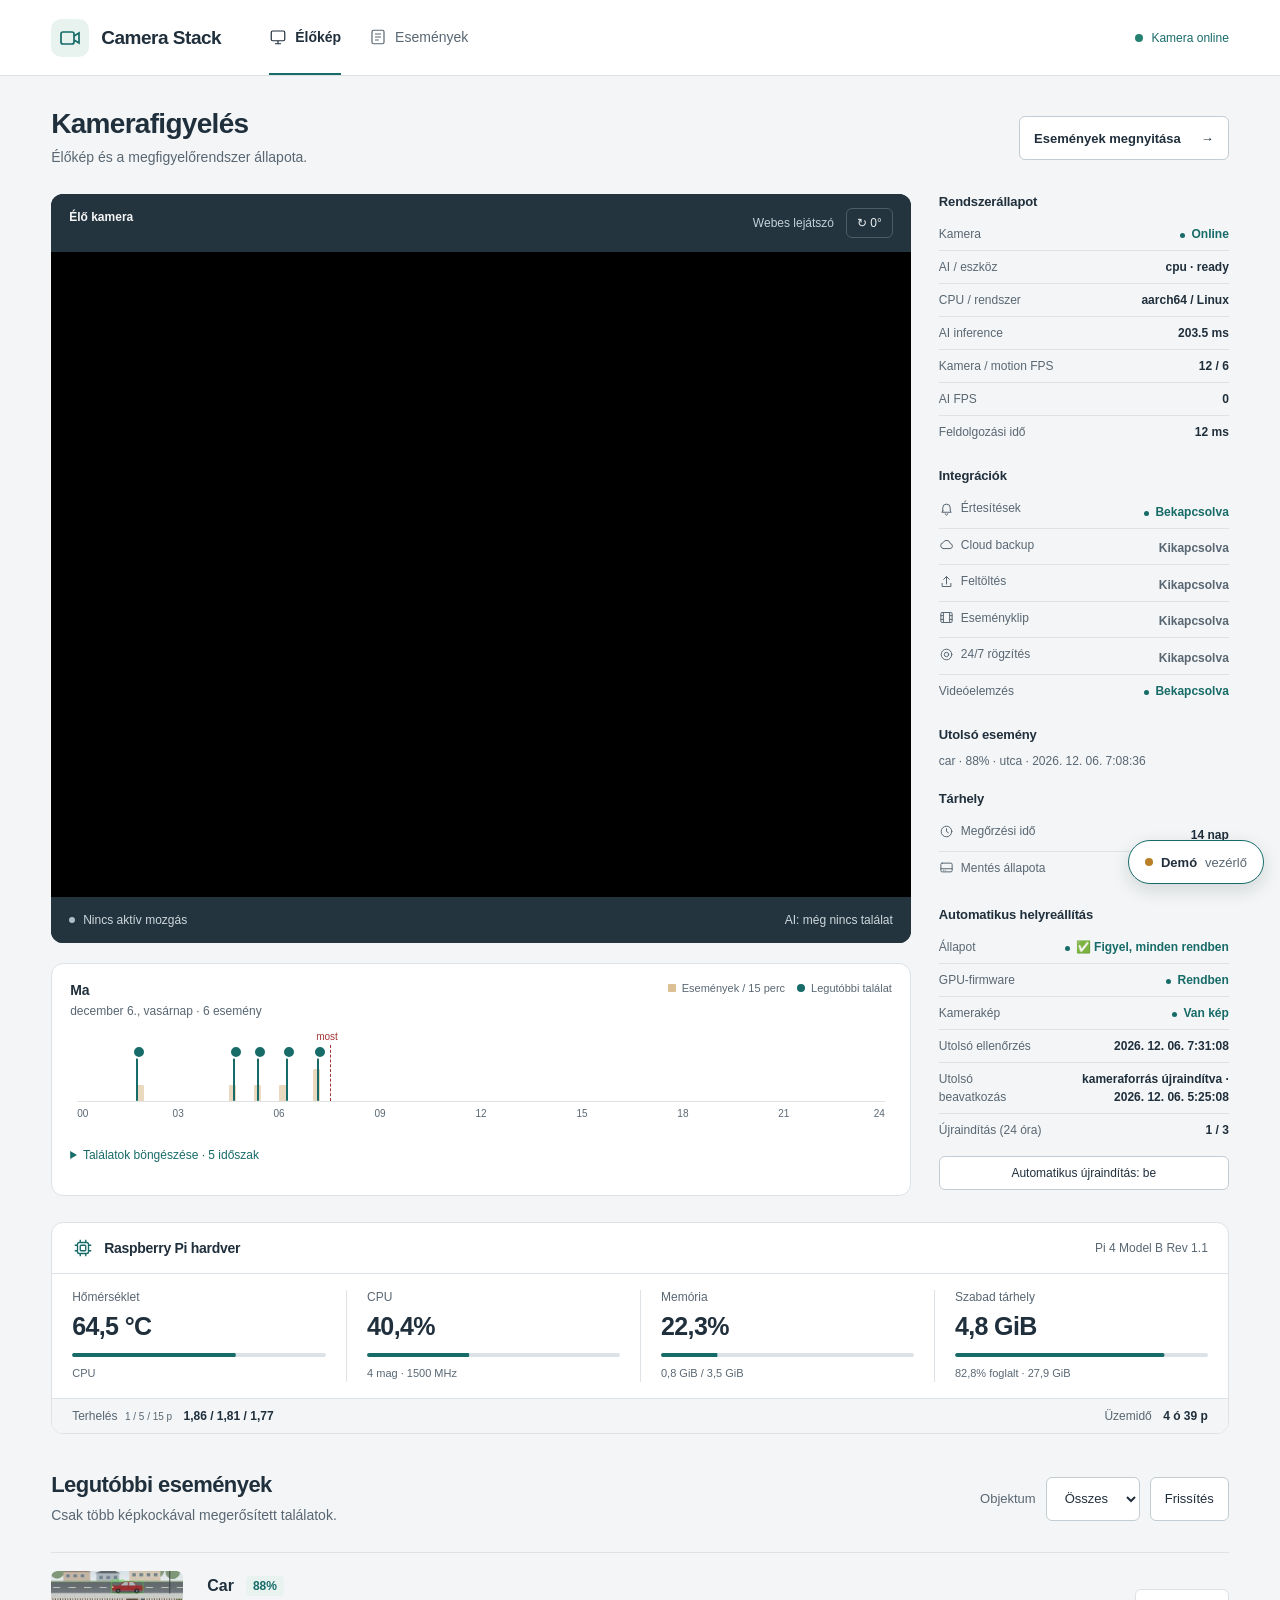
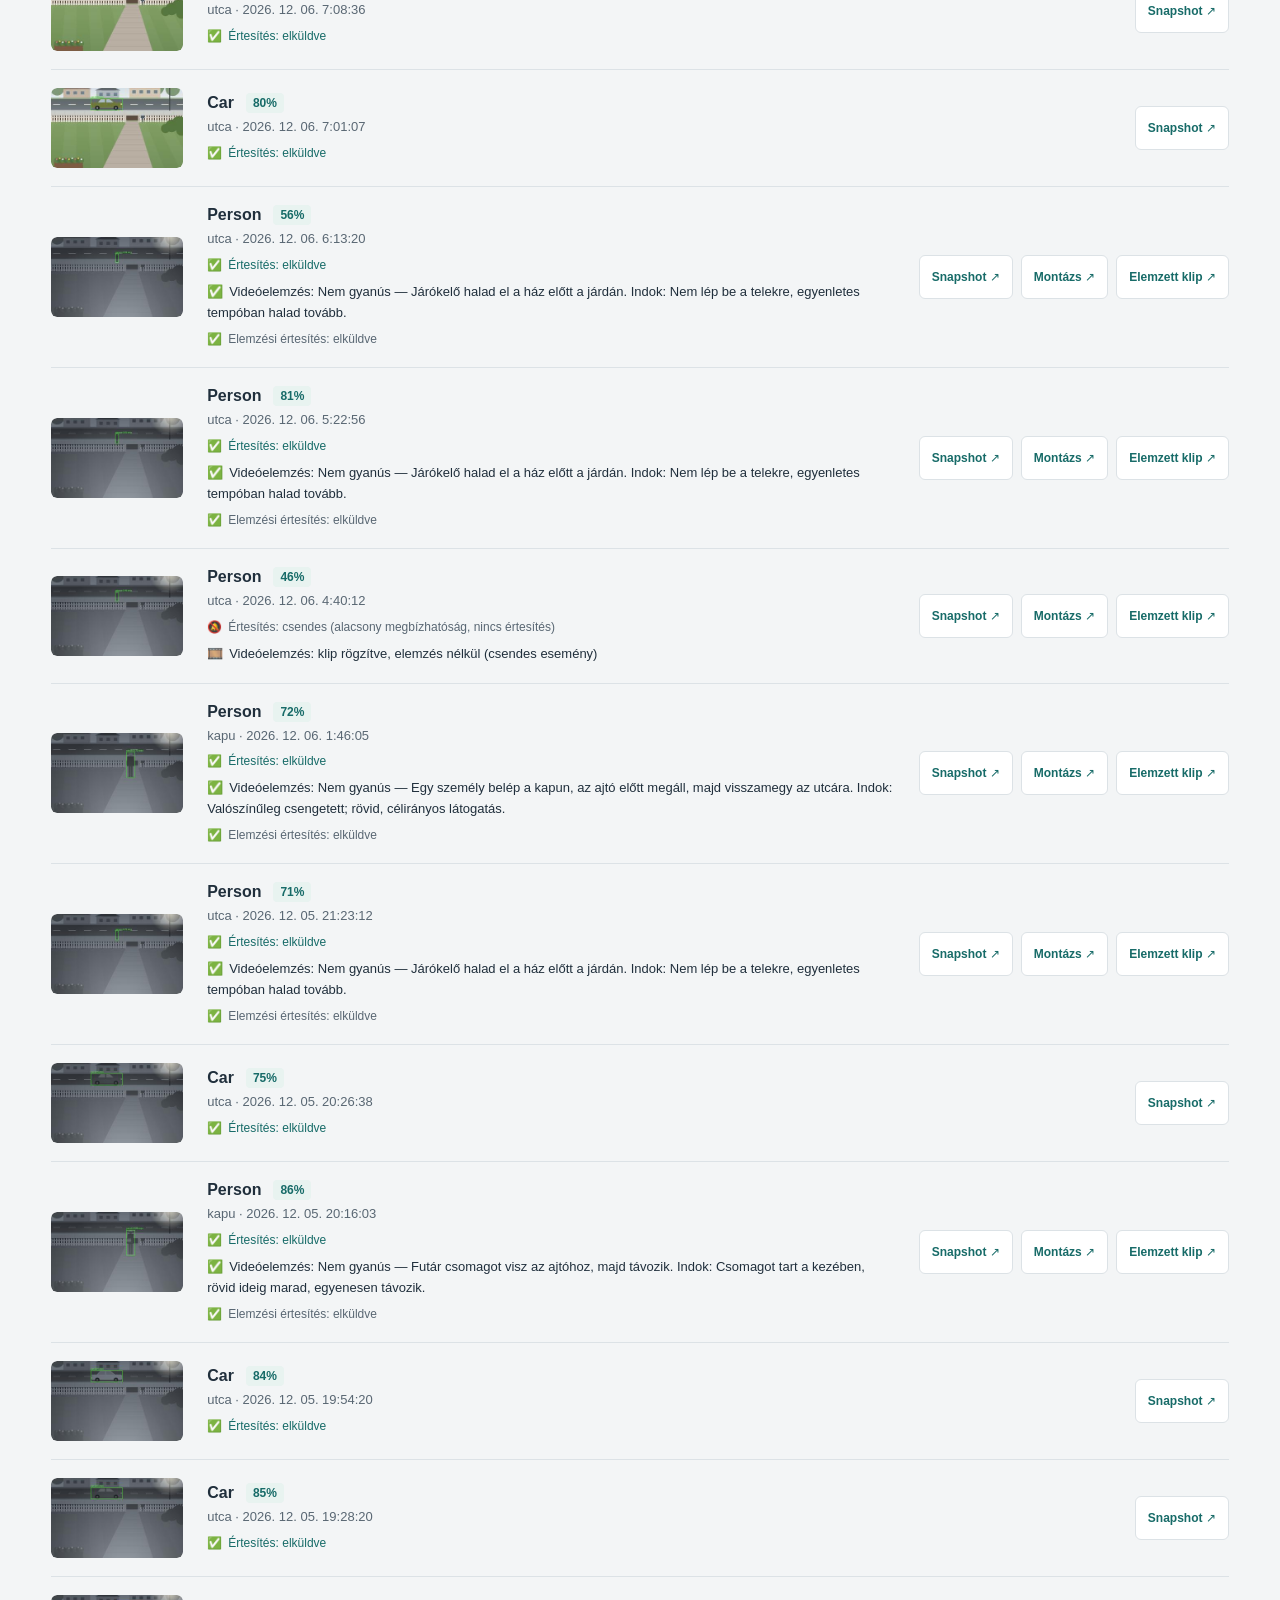
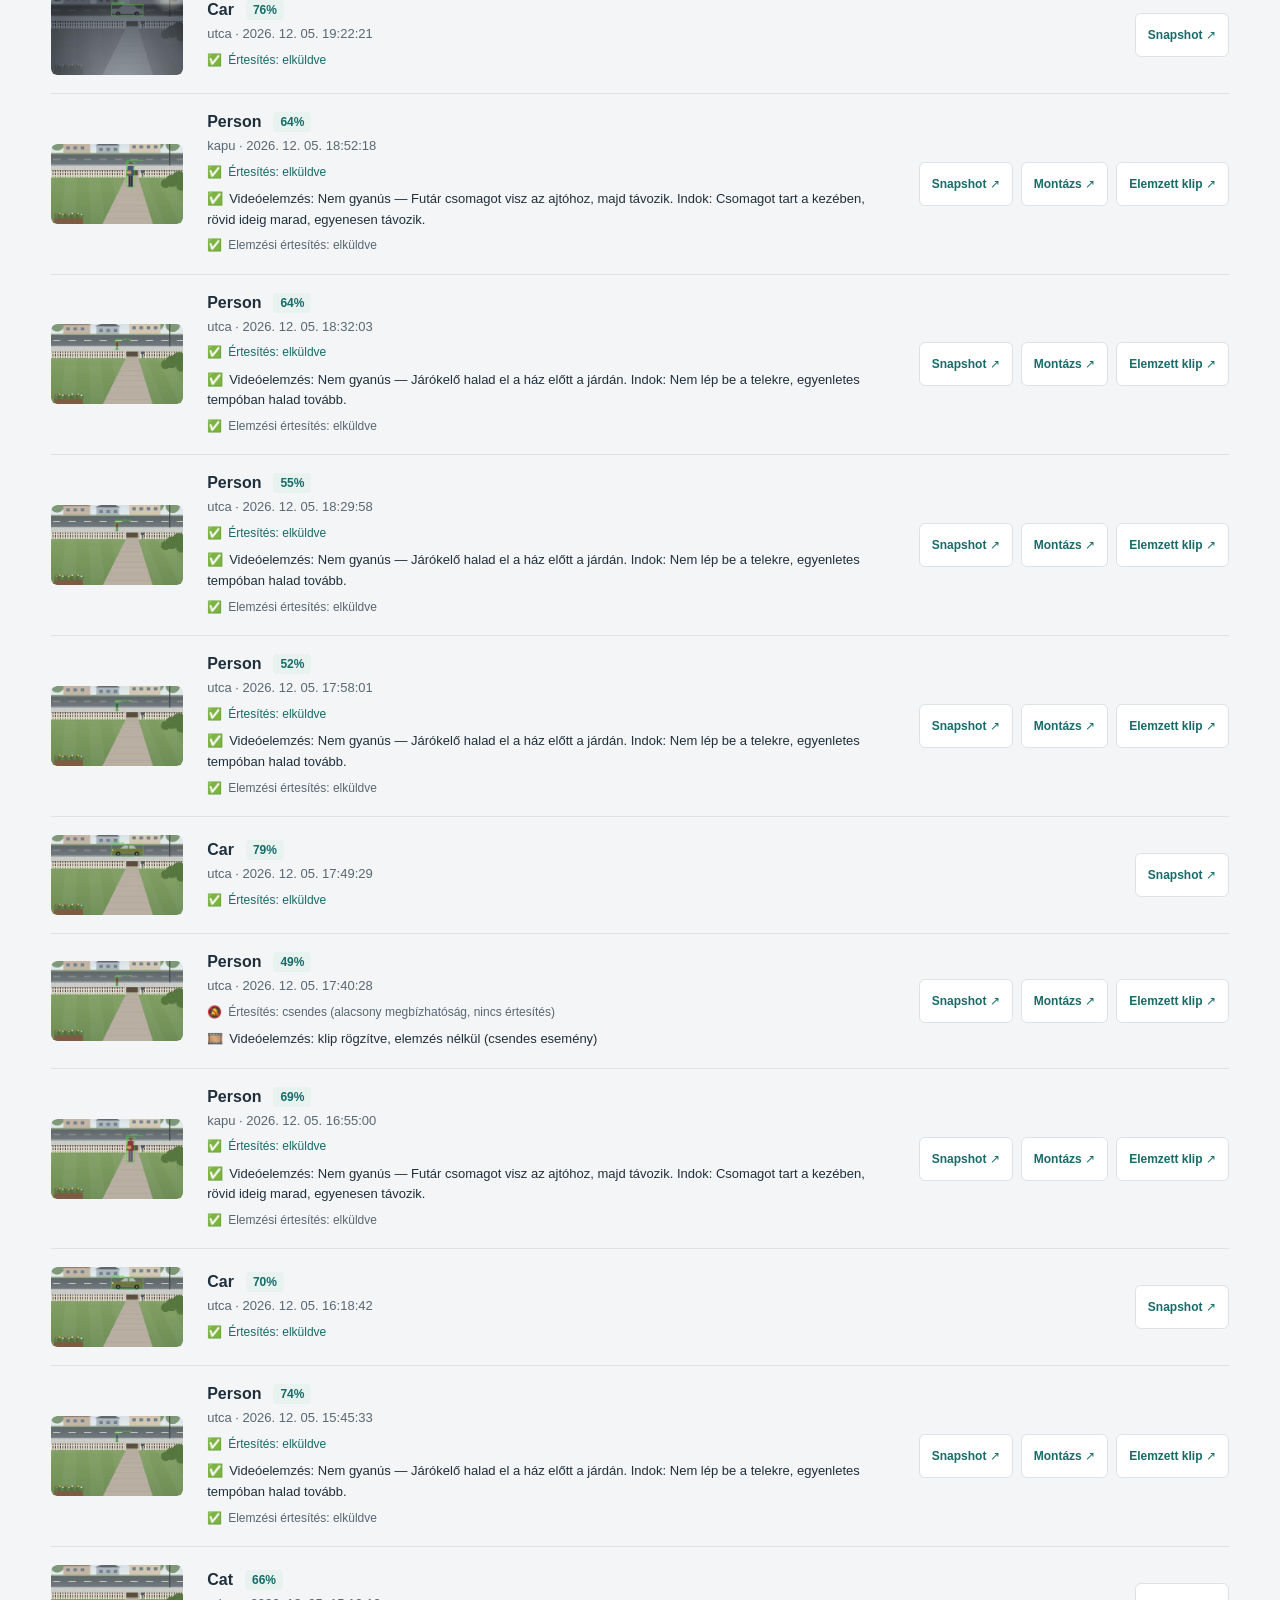
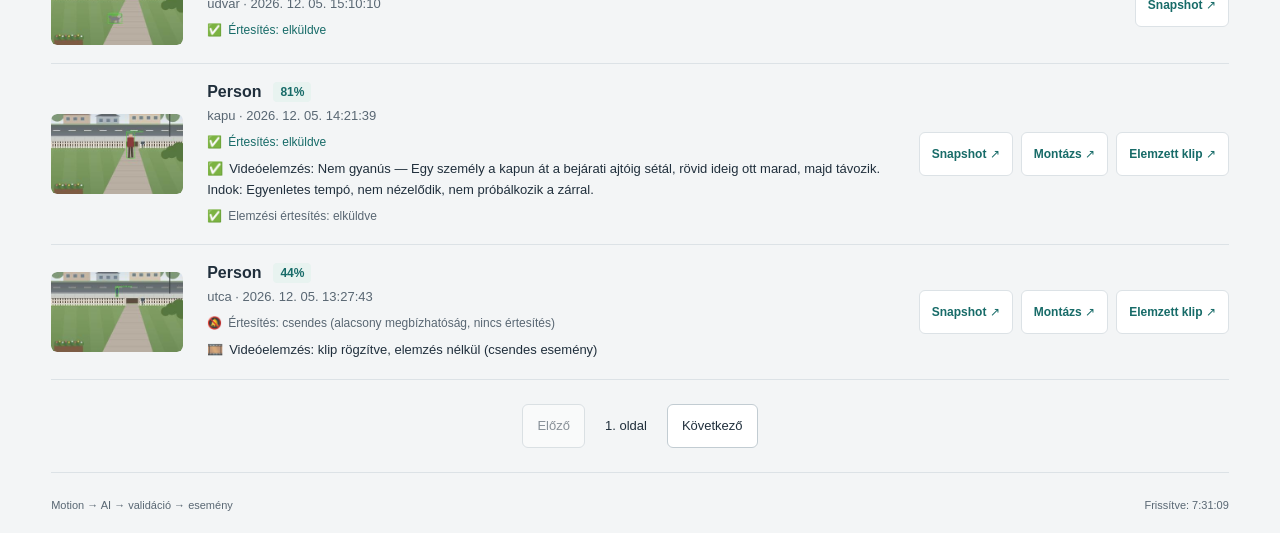
==== demo/camera-stack-demo.html @ 7aa78732 "Camera Stack: Raspberry Pi home surveillance with a browser demo Docker-first RTSP surveillance for " ====
<!doctype html>
<html lang="hu">
<head>
  <meta charset="utf-8">
  <meta name="viewport" content="width=device-width, initial-scale=1">
  <title>Camera Stack · Demó</title>
  <link rel="icon" href="[data-uri]">
  <style>
:root{color-scheme:light;--bg:#f3f5f6;--paper:#fff;--ink:#202f3c;--muted:#596773;--line:#dce2e6;--accent:#176b68;--soft:#e8f3f0;--danger:#a33435;--radius:12px;font-family:-apple-system,BlinkMacSystemFont,"Segoe UI",sans-serif;font-size:16px;font-variant-numeric:tabular-nums}
*{box-sizing:border-box}body{margin:0;background:var(--bg);color:var(--ink)}a{color:var(--accent);text-underline-offset:4px}button,select{font:inherit}button,.button,select{border:1px solid #c2ccd2;border-radius:6px;background:var(--paper);color:var(--ink);padding:10px 14px;min-height:42px}button,.button{cursor:pointer;transition:background .18s ease-out}.button{text-decoration:none;display:inline-flex;gap:20px;align-items:center}button:hover,.button:hover{background:var(--soft)}button:active,.button:active{background:#d9ebe6}button:disabled{opacity:.5;cursor:default}:focus-visible{outline:3px solid var(--accent);outline-offset:4px}::selection{background:#c6e7df;color:var(--ink)}[hidden]{display:none!important}
.topbar{height:76px;border-bottom:1px solid var(--line);background:var(--paper);display:flex;align-items:center;padding:0 4%;gap:48px}.brand{display:flex;align-items:center;gap:12px;text-decoration:none;color:var(--ink);font-weight:700;font-size:20px;letter-spacing:-.025em}.brand svg{width:26px;height:26px;stroke:var(--accent);stroke-width:1.7}.topbar nav{display:flex;gap:28px;height:100%;align-items:center}.topbar nav a{color:var(--muted);text-decoration:none;display:flex;align-items:center;height:100%;border-bottom:2px solid transparent}.topbar nav a.active{color:var(--ink);border-color:var(--accent);font-weight:600}.connection{margin-left:auto;font-size:14px;color:var(--muted);display:flex;align-items:center;gap:8px}.connection:before{content:"";width:8px;height:8px;border-radius:50%;background:#89969e}.connection.online:before{background:#258273}.connection.offline:before{background:var(--danger)}
main{max-width:1500px;padding:38px 4% 20px;margin:auto}h1,h2,p{margin:0}h1{font-size:28px;letter-spacing:-.025em;font-weight:650}h2{font-size:16px;font-weight:650}p{line-height:1.6;color:var(--muted)}.page-heading,.section-heading{display:flex;justify-content:space-between;align-items:center;gap:24px;margin-bottom:26px}.page-heading p,.section-heading p{margin-top:7px;font-size:15px}.workstation{display:grid;grid-template-columns:minmax(0,1fr) 290px;gap:28px}.viewer{min-width:0;background:#17232b;border-radius:var(--radius);overflow:hidden;color:#f4f6f7;align-self:start}.viewer-bar,.viewer-footer{display:flex;justify-content:space-between;gap:16px;padding:16px 20px;font-size:13px;background:#24343e}.viewer-bar span:first-child{font-weight:650}.viewer-bar span:last-child{color:#c3d0d8}.video-surface{aspect-ratio:16/9;position:relative;display:flex;align-items:center;justify-content:center;padding:32px}.video-surface iframe{width:100%;height:100%;border:0;position:absolute;inset:0;background:#000}#stream-empty{text-align:center;max-width:440px}#stream-empty svg{width:52px;height:52px;stroke:#9eb2be;stroke-width:1.4;margin-bottom:20px}#stream-empty h2{font-size:21px;color:#eaf0f3;margin-bottom:12px}#stream-empty p{color:#c0ccd4;font-size:14px;line-height:1.7}#stream-empty .hint{font-size:12px;color:#adbdc7;margin-top:16px}code{font-size:.9em;overflow-wrap:anywhere}.viewer-footer{color:#cdd8de;font-size:12px;flex-wrap:wrap}.state-rail h2{margin-bottom:16px}.state-rail dl{margin:0 0 28px}.state-rail dl div{display:flex;justify-content:space-between;align-items:baseline;gap:14px;border-bottom:1px solid var(--line);padding:11px 0;font-size:13px}.state-rail dt{color:var(--muted)}.state-rail dd{margin:0;text-align:right;font-weight:550;max-width:170px;overflow-wrap:anywhere}.latest{padding-top:6px}.latest p{font-size:13px}
.event-section{margin-top:38px}.event-section h1{font-size:22px}.controls{display:flex;align-items:center;gap:10px;font-size:13px}.controls label{color:var(--muted)}.event-list{border-top:1px solid var(--line)}.event-row{display:grid;grid-template-columns:132px minmax(0,1fr) auto;align-items:center;gap:24px;padding:20px 0;border-bottom:1px solid var(--line)}.event-row img{width:132px;height:80px;object-fit:cover;border-radius:6px;background:#e4e9ec}.event-row h2{font-size:16px;text-transform:capitalize}.event-row p{font-size:13px;margin-top:4px}.event-row .confidence{color:var(--accent);font-weight:600;margin-left:12px}.event-actions{display:flex;flex-wrap:wrap;justify-content:flex-end;gap:12px;font-size:13px}.event-actions a{padding:8px 0}.empty{padding:48px 20px;text-align:center;background:var(--paper);border-radius:0 0 var(--radius) var(--radius)}.pagination{display:flex;justify-content:center;gap:20px;align-items:center;padding:24px;font-size:13px}.footer{display:flex;justify-content:space-between;gap:16px;color:var(--muted);font-size:12px;padding-top:24px;border-top:1px solid var(--line)}#error{background:#f8e9e8;color:#8d292b;border-radius:6px;padding:14px 18px;margin-bottom:24px;font-size:14px}
@media(max-width:1000px){.workstation{grid-template-columns:minmax(0,1fr) 240px;gap:22px}.viewer-footer{padding:14px}.state-rail dl div{font-size:12px}.video-surface{padding:20px}}
@media(max-width:760px){.topbar{height:auto;min-height:70px;gap:20px;flex-wrap:wrap;padding:18px 5%}.brand{font-size:18px}.topbar nav{gap:20px;order:3;width:100%;height:36px}.topbar nav a{padding-bottom:8px}.connection{font-size:12px}main{padding:28px 5% 20px}.page-heading,.section-heading{align-items:flex-start;flex-direction:column;gap:16px}h1{font-size:25px}.workstation{grid-template-columns:1fr;gap:28px}.video-surface{min-height:270px;aspect-ratio:auto;padding:26px 20px}.video-surface:has(iframe){aspect-ratio:16/9;min-height:0}.state-rail{display:grid;grid-template-columns:1fr;gap:0}.state-rail dl div{font-size:14px}.state-rail dd{max-width:60%}.state-rail dl{margin-bottom:24px}.event-row{grid-template-columns:90px minmax(0,1fr);gap:14px;padding:18px 0}.event-row img{width:90px;height:70px}.event-row h2{font-size:15px}.event-row p{font-size:12px}.event-actions{grid-column:2;justify-content:flex-start}.controls{flex-wrap:wrap}.footer{flex-direction:column;gap:8px}#stream-empty h2{font-size:19px}}
.hardware-section{margin-top:26px;background:var(--paper);border:1px solid var(--line);border-radius:var(--radius);overflow:hidden}.hardware-heading{display:flex;align-items:center;gap:10px;padding:14px 20px;border-bottom:1px solid var(--line)}.hardware-heading svg{width:22px;height:22px;stroke:var(--accent);stroke-width:1.5;flex-shrink:0}.hardware-heading h2{font-size:15px;font-weight:650;letter-spacing:-.02em}.hardware-heading #hardware-model{margin-left:auto;color:var(--muted);font-size:12px}.hardware-readings{display:grid;grid-template-columns:repeat(4,minmax(0,1fr));margin:0;padding:16px 0}.hardware-readings>div{padding:0 20px;min-width:0}.hardware-readings>div+div{border-left:1px solid var(--line)}.hardware-readings dt{font-size:12px;color:var(--muted);margin-bottom:7px}.hardware-readings dd{margin:0;font-size:25px;letter-spacing:-.025em;font-weight:600;line-height:1.2}.hardware-bar{height:4px;background:var(--line);border-radius:2px;margin:12px 0 8px;overflow:hidden}.hardware-bar span{display:block;height:100%;width:0;background:var(--accent);border-radius:2px;transition:width .35s ease-out}.hardware-bar span.warning{background:var(--danger)}.hardware-detail{display:block;font-size:11px;color:var(--muted);line-height:1.5;overflow-wrap:anywhere}.hardware-footer{display:flex;justify-content:space-between;flex-wrap:wrap;gap:8px 20px;padding:10px 20px;background:var(--bg);border-top:1px solid var(--line);font-size:12px;color:var(--muted)}.hardware-footer strong{color:var(--ink);font-weight:550;margin-left:8px}.hardware-footer-label{font-size:10px;margin-left:4px}.hardware-warning{color:var(--danger);font-size:12px;padding:10px 20px 0}
@media(max-width:760px){.hardware-heading{padding:12px 16px;flex-wrap:wrap;gap:8px}.hardware-heading #hardware-model{width:100%;margin-left:30px;font-size:11px}.hardware-readings{grid-template-columns:repeat(2,minmax(0,1fr));gap:18px 0;padding:16px 0}.hardware-readings>div{padding:0 16px}.hardware-readings>div:nth-child(3){border-left:0}.hardware-readings dd{font-size:23px}.hardware-footer{padding:10px 16px}.hardware-warning{padding:10px 16px 0}}
.test-stream-banner{display:flex;align-items:center;flex-wrap:wrap;gap:8px 18px;padding:14px 18px;margin-bottom:24px;border:1px solid #cba24a;border-radius:6px;background:#fff3ce;color:#624609;font-size:14px}.test-stream-banner strong{font-size:15px;letter-spacing:.02em}.test-stream-banner span{line-height:1.5}
/* Shared finishing details, including truthful state colors. */
button,.button,select{min-height:44px}
.button{font-size:13px;font-weight:550}
button:hover,.button:hover{border-color:var(--accent)}
[data-tone="positive"]{color:var(--accent)}
[data-tone="danger"]{color:var(--danger)}
[data-tone="muted"]{color:var(--muted)}
.brand{font-size:19px}
.brand svg{width:38px;height:38px;padding:7px;border-radius:10px;background:var(--soft)}
.topbar nav a{gap:8px;font-size:14px}
.topbar nav a:hover{color:var(--accent)}
.topbar nav svg{width:18px;height:18px;stroke:currentColor;stroke-width:1.6}
.connection{font-size:12px}
.connection.online{color:var(--accent)}
.connection.offline{color:var(--danger)}
main{padding-top:32px}
h1{text-wrap:balance}
.page-heading p,.section-heading p{font-size:14px;margin-top:6px}
.viewer-bar,.viewer-footer{padding:14px 18px;font-size:12px;line-height:1.5}
#motion-status{display:inline-flex;align-items:center;gap:8px}
#motion-status::before{content:"";width:6px;height:6px;flex-shrink:0;border-radius:50%;background:#adbdc7}
#motion-status.motion-active{color:#c3eedc}
#motion-status.motion-active::before{background:#99dfbe}
.state-rail{display:grid;gap:20px;min-width:0;align-content:start}
.rail-group h2{margin-bottom:9px;font-size:13px;letter-spacing:-.01em}
.rail-group dl{margin:0}
.rail-group dl div{padding:7px 0;border-bottom:0;font-size:12px;line-height:1.5}
.rail-group dl div+div{border-top:1px solid var(--line)}
.rail-group dd{max-width:60%}
.rail-group dd[data-tone="positive"],.rail-group dd[data-tone="danger"]{display:inline-flex;align-items:baseline;gap:6px}
.rail-group dd[data-tone="positive"]::before,.rail-group dd[data-tone="danger"]::before{content:"";width:5px;height:5px;flex-shrink:0;border-radius:50%;background:currentColor}
.latest{padding-top:0}
.latest p{font-size:12px;line-height:1.7;overflow-wrap:anywhere}
.event-row{padding:18px 0}
.event-row>a{display:block;overflow:hidden;border-radius:6px}
.event-row img{display:block}
.event-row h2{display:flex;flex-wrap:wrap;align-items:center;gap:8px 12px}
.event-row p{overflow-wrap:anywhere}
.event-row .confidence{margin-left:0;padding:3px 7px;border-radius:4px;background:var(--soft);font-size:12px}
.event-row .event-notification{margin-top:6px;font-size:12px}
.event-row .event-activity{margin-top:7px;font-size:13px;color:var(--ink)}
.status-icon{margin-right:6px}
.event-actions{align-items:center;gap:8px;font-size:12px}
.event-actions a{display:inline-flex;align-items:center;min-height:44px;padding:10px 12px;border:1px solid var(--line);border-radius:6px;background:var(--paper);font-weight:550;text-decoration:none;transition:background .18s ease-out}
.event-actions a:hover{background:var(--soft)}
.empty{font-size:14px}
.footer{font-size:11px;line-height:1.5}
.hardware-heading h2{font-size:14px}
.hardware-bar span{width:100%;transform:scaleX(0);transform-origin:left;transition:transform .35s ease-out}
.test-stream-banner{padding:11px 16px;gap:6px 14px;font-size:12px}
.test-stream-banner strong{font-size:12px}
@media(min-width:761px) and (max-width:900px){
  .workstation{grid-template-columns:1fr;gap:24px}
  .state-rail{grid-template-columns:repeat(2,minmax(0,1fr));gap:22px 28px}
  .rail-group dl div{font-size:13px}
}
@media(max-width:760px){
  .brand{font-size:17px;gap:9px}
  .brand svg{width:32px;height:32px;padding:6px}
  .topbar nav{height:44px}
  .connection{font-size:11px}
  main{padding-top:24px}
  .page-heading p,.section-heading p{font-size:13px}
  .state-rail{grid-template-columns:repeat(2,minmax(0,1fr));gap:22px}
  .rail-group dl{margin:0}
  .rail-group dl div{font-size:12px;flex-direction:column;gap:2px}
  .rail-group dd{max-width:100%;text-align:left}
  .viewer-bar,.viewer-footer{padding:12px 14px}
  .event-section{margin-top:28px}
  .event-row{padding:16px 0;gap:12px 14px}
  .event-row img{height:76px}
  .pagination{gap:12px;padding:20px 0}
}
@media(prefers-reduced-motion:reduce){*{transition:none!important}}
:root { --timeline-density: #ba8028; }
.icon-definitions { position: absolute; overflow: hidden; }
.state-rail dt:has(.function-icon) { display: inline-flex; align-items: center; gap: 7px; }
.function-icon { width: 15px; height: 15px; flex: 0 0 15px; fill: none; stroke: currentColor; stroke-width: 1.6; stroke-linecap: round; stroke-linejoin: round; }
.viewer-column { min-width: 0; }
.timeline { position: relative; margin-top: 20px; padding: 18px; background: var(--paper); border: 1px solid var(--line); border-radius: var(--radius); }
.timeline-heading { display: flex; align-items: flex-start; justify-content: space-between; gap: 16px; margin-bottom: 24px; }
.timeline-heading h2 { font-size: 14px; margin: 0 0 4px; }
.timeline-heading p { font-size: 12px; color: var(--muted); margin: 0; }
.timeline-legend { display: flex; flex-wrap: wrap; gap: 12px; font-size: 11px; color: var(--muted); }
.timeline-legend span { display: inline-flex; align-items: center; gap: 6px; }
.timeline-legend i { width: 8px; height: 8px; display: inline-block; }
.density-key { background: var(--timeline-density); opacity: .5; border-radius: 1px; }
.event-key { background: var(--accent); border-radius: 50%; }
.timeline-track { position: relative; height: 80px; margin: 0 7px; }
.timeline-bins { position: absolute; left: 0; right: 0; bottom: 24px; height: 32px; display: flex; align-items: flex-end; gap: 1px; }
.timeline-bins span { flex: 1; background: var(--timeline-density); opacity: .3; border-radius: 1px 1px 0 0; }
.timeline-axis { position: absolute; left: 0; right: 0; bottom: 0; height: 24px; border-top: 1px solid var(--line); font-size: 10px; color: var(--muted); font-variant-numeric: tabular-nums; }
.timeline-axis span { position: absolute; top: 6px; transform: translateX(-50%); }
.timeline-axis span:first-child { transform: none; }
.timeline-axis span:last-child { transform: translateX(-100%); }
.timeline-ticks { position: absolute; inset: 0 0 24px; }
.timeline-tick { position: absolute; top: 0; bottom: 0; width: 14px; margin-left: -7px; border: 0; background: transparent; border-radius: 3px; padding: 0; }
.timeline-tick::before { content: ''; position: absolute; left: 6px; top: 6px; bottom: 0; width: 2px; background: var(--accent); border-radius: 2px; }
.timeline-tick::after { content: ''; position: absolute; left: 2px; top: 0; width: 10px; height: 10px; border: 2px solid var(--paper); border-radius: 50%; background: var(--accent); }
.timeline-tick:hover::before { width: 3px; }
.timeline-now { position: absolute; top: 0; bottom: 24px; border-left: 1px dashed var(--danger); pointer-events: none; }
.timeline-now span { position: absolute; bottom: calc(100% + 3px); left: -15px; color: var(--danger); font-size: 10px; }
.timeline-empty { color: var(--muted); font-size: 12px; margin: 8px 0 0; }
.timeline-tooltip { position: fixed; z-index: 40; width: 200px; background: var(--paper); border: 1px solid var(--line); border-radius: 8px; overflow: hidden; }
.timeline-tooltip img { display: block; width: 100%; height: 112px; object-fit: cover; }
.timeline-tooltip strong, .timeline-tooltip > span { display: block; margin: 8px 10px; font-size: 12px; }
.timeline-tooltip > span { color: var(--muted); font-size: 11px; }
.timeline-browse { margin-top: 8px; font-size: 12px; }
.timeline-browse summary { min-height: 44px; display: list-item; align-content: center; color: var(--accent); cursor: pointer; }
.timeline-browse ol { list-style: none; margin: 0; padding: 0; max-height: 240px; overflow-y: auto; }
.timeline-browse li + li { border-top: 1px solid var(--line); }
.timeline-browse a { min-height: 44px; padding: 10px 4px; display: flex; align-items: center; justify-content: space-between; gap: 10px; text-decoration: none; }
.timeline-browse a:hover { background: var(--soft); }
.timeline-browse a span { color: var(--muted); text-align: right; }
@media (max-width: 760px) { .timeline-heading { flex-direction: column; gap: 10px; } .timeline { padding: 16px 12px; } }
/* Camera rotation: clockwise like the backend; 90/270 turn the live view into a portrait surface. */
.viewer-actions{display:inline-flex;align-items:center;gap:12px}
.viewer-bar .viewer-actions span{font-weight:inherit}
.viewer-bar .rotate-button{min-height:30px;padding:4px 10px;font-size:12px;background:transparent;color:#eaf0f3;border-color:#4a5d69}
.viewer-bar .rotate-button:hover{background:#2f4350}
.video-surface iframe{transition:transform .2s ease-out}
.video-surface[data-rotation="180"] iframe{transform:rotate(180deg)}
.video-surface:has(iframe){aspect-ratio:var(--frame-aspect,16/9)}
.video-surface[data-rotation="90"],.video-surface[data-rotation="270"]{aspect-ratio:var(--frame-aspect-rotated,9/16);width:min(100%,calc(72vh * var(--portrait-factor,.5625)));margin-inline:auto;padding:0}
.video-surface[data-rotation="90"] iframe,.video-surface[data-rotation="270"] iframe{inset:auto;top:50%;left:50%;width:var(--rot-width,177.78%);height:var(--rot-height,56.25%);transform:translate(-50%,-50%) rotate(90deg)}
.video-surface[data-rotation="270"] iframe{transform:translate(-50%,-50%) rotate(-90deg)}
@media(prefers-reduced-motion:reduce){.video-surface iframe{transition:none}}
/* Recovery watchdog widget: status rows reuse the rail style; the toggle is a compact outlined button. */
.wd-message{font-size:12px;margin-top:8px;color:var(--muted)}
.wd-message:empty{display:none}
.rail-group .wd-toggle{margin-top:10px;min-height:34px;padding:6px 12px;font-size:12px;width:100%}
.rail-group .wd-toggle[aria-pressed="false"]{color:var(--danger);border-color:#e3b9ba}
/* Demo-only chrome (control panel, media viewer), built on the app's own tokens. */
.demo-panel{position:fixed;right:16px;bottom:16px;z-index:60;display:flex;flex-direction:column;align-items:flex-end;gap:10px;max-width:calc(100vw - 32px)}
.demo-toggle{display:inline-flex;align-items:center;gap:8px;min-height:44px;padding:8px 16px;border-radius:999px;border-color:var(--accent);font-size:13px;font-weight:650;box-shadow:0 6px 18px rgba(23,35,43,.14)}
.demo-dot{width:8px;height:8px;border-radius:50%;background:var(--timeline-density)}
.demo-toggle-hint{color:var(--muted);font-weight:500}
.demo-body{width:320px;max-width:100%;max-height:calc(100vh - 96px);overflow-y:auto;padding:16px;background:var(--paper);border:1px solid var(--line);border-radius:var(--radius);box-shadow:0 12px 32px rgba(23,35,43,.16)}
.demo-head h2{font-size:15px}
.demo-head p{margin-top:4px;font-size:12px;line-height:1.5}
.demo-body section{margin-top:14px;padding-top:14px;border-top:1px solid var(--line)}
.demo-body h3{margin:0 0 10px;font-size:12px;font-weight:650;color:var(--muted)}
.demo-grid{display:grid;grid-template-columns:1fr 1fr;gap:8px}
.demo-body button{min-height:40px;padding:6px 10px;font-size:13px}
.demo-hint,.demo-status{margin-top:10px;font-size:12px;line-height:1.5}
.demo-switch{display:flex;align-items:center;justify-content:space-between;gap:12px;min-height:38px;font-size:13px;cursor:pointer}
.demo-switch input{appearance:none;position:relative;flex-shrink:0;width:36px;height:22px;margin:0;border-radius:999px;background:#c2ccd2;cursor:pointer;transition:background .18s ease-out}
.demo-switch input::after{content:"";position:absolute;top:3px;left:3px;width:16px;height:16px;border-radius:50%;background:var(--paper);transition:transform .18s ease-out}
.demo-switch input:checked{background:var(--accent)}
.demo-switch input:checked::after{transform:translateX(14px)}
.demo-foot{display:flex;align-items:center;justify-content:space-between;gap:12px;margin-top:14px;padding-top:14px;border-top:1px solid var(--line);font-size:11px;line-height:1.4;color:var(--muted)}
.demo-media{width:min(1100px,calc(100vw - 32px));max-height:calc(100vh - 32px);padding:0;border:0;border-radius:var(--radius);background:#17232b;color:#f4f6f7;overflow:hidden}
.demo-media::backdrop{background:rgba(12,18,22,.72)}
.demo-media-bar{display:flex;justify-content:space-between;align-items:center;gap:16px;padding:12px 16px;background:#24343e;font-size:13px}
.demo-media-bar span{display:block;margin-top:2px;color:#c3d0d8;font-size:12px}
.demo-media-close{min-width:44px;padding:0;background:transparent;color:#eaf0f3;border-color:#4a5d69;font-size:22px;line-height:1}
.demo-media-close:hover{background:#2f4350}
.demo-media-body{display:flex;justify-content:center;background:#000}
.demo-media-body img,.demo-media-body canvas{display:block;max-width:100%;max-height:calc(100vh - 160px);width:auto;height:auto}
.demo-media-note{padding:10px 16px;font-size:11px;color:#adbdc7}
@media(max-width:760px){.demo-panel{left:16px;align-items:stretch}.demo-body{width:auto;max-height:calc(100vh - 100px)}.demo-toggle{align-self:flex-end}}
</style>
</head>
<body>
  <!-- THESIS: Preserve the existing monitoring surface; add real daily event navigation.
       OWN-WORLD: Existing light slate, teal accents, system type, compact outlined panels.
       STORY: Read today's event density; focus or hover a marker, open its latest snapshot.
       FIRST VIEWPORT: Unchanged viewer and status rail; the timeline joins directly below the viewer.
       FORM: Targeted extension of the approved incumbent, no new visual identity.
       FINISH: unreviewed and undocumented is unfinished; this build ends with the finish review, the verdict, DESIGN.md, and every shipping raster carrying its provenance -->
  <svg class="icon-definitions" aria-hidden="true" width="0" height="0">
    <symbol id="i-bell" viewBox="0 0 24 24"><path d="M6 16V11a6 6 0 1 1 12 0v5l1.5 2h-15L6 16Z"/><path d="M10 20.5a2 2 0 0 0 4 0"/></symbol>
    <symbol id="i-cloud" viewBox="0 0 24 24"><path d="M7 18.5h10.5a4 4 0 0 0 .6-7.95A6 6 0 0 0 6.6 9.1 4.75 4.75 0 0 0 7 18.5Z"/></symbol>
    <symbol id="i-film" viewBox="0 0 24 24"><rect x="3" y="4" width="18" height="16" rx="2"/><path d="M7 4v16M17 4v16M3 9h4m10 0h4M3 15h4m10 0h4"/></symbol>
    <symbol id="i-rec" viewBox="0 0 24 24"><circle cx="12" cy="12" r="8.5"/><circle cx="12" cy="12" r="3.5"/></symbol>
    <symbol id="i-disk" viewBox="0 0 24 24"><rect x="3" y="5" width="18" height="14" rx="2"/><path d="M3 14h18M7 16.5h.01M10 16.5h.01"/></symbol>
    <symbol id="i-clock" viewBox="0 0 24 24"><circle cx="12" cy="12" r="8.5"/><path d="M12 7.5V12l3 2"/></symbol>
    <symbol id="i-upload" viewBox="0 0 24 24"><path d="M12 16V4m-4.5 4.5L12 4l4.5 4.5M5 15v5h14v-5"/></symbol>
  </svg>
  <header class="topbar">
    <a class="brand" href="?" aria-label="Camera Stack főoldal"><svg viewBox="0 0 24 24" fill="none" aria-hidden="true"><rect x="3" y="6" width="13" height="12" rx="2"/><path d="m16 10 5-3v10l-5-3"/></svg>Camera Stack</a>
    <nav aria-label="Fő navigáció"><a href="?" id="nav-live"><svg viewBox="0 0 24 24" fill="none" aria-hidden="true"><rect x="3" y="4" width="18" height="13" rx="2"/><path d="M8 21h8m-4-4v4"/></svg>Élőkép</a><a href="?page=events" id="nav-events"><svg viewBox="0 0 24 24" fill="none" aria-hidden="true"><rect x="4" y="3" width="16" height="18" rx="2"/><path d="M8 8h8M8 12h8m-8 4h5"/></svg>Események</a></nav>
    <span class="connection" id="connection">Kapcsolódás…</span>
  </header>
  <main>
    <div id="error" role="alert" hidden></div>
    <div id="test-stream-banner" class="test-stream-banner" role="status" hidden><strong>TESZT STREAM</strong><span>Előre rögzített videó · végtelenített lejátszás · nem élő kamerakép</span></div>
    <section id="live-view">
      <div class="page-heading"><div><h1>Kamerafigyelés</h1><p>Élőkép és a megfigyelőrendszer állapota.</p></div><a class="button" href="?page=events">Események megnyitása <span aria-hidden="true">→</span></a></div>
      <div class="workstation">
        <div class="viewer-column">
        <div class="viewer"><div class="viewer-bar"><span>Élő kamera</span><span class="viewer-actions"><span id="live-label">Nincs webes stream</span><button id="rotate" type="button" class="rotate-button" title="Kép forgatása 90°-kal (élőkép és felismerés)">↻ 0°</button></span></div>
          <div class="video-surface" id="video-surface">
            <div id="stream-empty"><svg viewBox="0 0 48 48" fill="none" aria-hidden="true"><rect x="6" y="12" width="26" height="24" rx="3"/><path d="m32 20 10-6v20l-10-6"/></svg><h2>Az élőkép nem elérhető</h2><p>Az élőképhez adj meg egy MediaMTX lejátszócímet a <code>LIVE_STREAM_URL</code> változóban.</p><p class="hint">Az eseményészlelés ettől függetlenül működik.</p></div>
          </div>
          <div class="viewer-footer"><span id="motion-status">Mozgás: várakozás</span><span id="last-detection">AI: várakozás</span></div>
        </div>
        <section class="timeline" aria-labelledby="timeline-heading">
          <div class="timeline-heading"><div><h2 id="timeline-heading">Ma</h2><p id="timeline-summary" role="status">Idővonal betöltése…</p></div><div class="timeline-legend"><span><i class="density-key" aria-hidden="true"></i>Események / 15 perc</span><span><i class="event-key" aria-hidden="true"></i>Legutóbbi találat</span></div></div>
          <div class="timeline-track"><div id="timeline-bins" class="timeline-bins" aria-hidden="true"></div><div id="timeline-ticks" class="timeline-ticks"></div><div id="timeline-now" class="timeline-now" aria-hidden="true"><span>most</span></div><div id="timeline-axis" class="timeline-axis" aria-hidden="true"></div></div>
          <p class="timeline-empty" id="timeline-empty" hidden>Ma még nincs validált esemény.</p>
          <details id="timeline-browse" class="timeline-browse" hidden><summary id="timeline-browse-label">Találatok böngészése</summary><ol id="timeline-links"></ol></details>
          <div id="timeline-tooltip" class="timeline-tooltip" role="tooltip" hidden><img id="timeline-image" alt="" width="200" height="112"><strong id="timeline-label"></strong><span id="timeline-time"></span></div>
        </section>
        </div>
        <aside class="state-rail" aria-label="Rendszerállapot"><section class="rail-group"><h2>Rendszerállapot</h2>
          <dl><div><dt>Kamera</dt><dd id="camera-state">—</dd></div><div><dt>AI / eszköz</dt><dd id="device">—</dd></div><div><dt>CPU / rendszer</dt><dd id="cpu">—</dd></div><div><dt>AI inference</dt><dd id="inference">—</dd></div><div><dt>Kamera / motion FPS</dt><dd id="fps">—</dd></div><div><dt>AI FPS</dt><dd id="ai-fps">—</dd></div><div><dt>Feldolgozási idő</dt><dd id="latency">—</dd></div></dl>
          </section><section class="rail-group"><h2>Integrációk</h2><dl><div><dt><svg class="function-icon" aria-hidden="true"><use href="#i-bell"/></svg>Értesítések</dt><dd id="notifications">—</dd></div><div><dt><svg class="function-icon" aria-hidden="true"><use href="#i-cloud"/></svg>Cloud backup</dt><dd id="backup">—</dd></div><div><dt><svg class="function-icon" aria-hidden="true"><use href="#i-upload"/></svg>Feltöltés</dt><dd id="upload">—</dd></div><div><dt><svg class="function-icon" aria-hidden="true"><use href="#i-film"/></svg>Eseményklip</dt><dd id="recording">—</dd></div><div><dt><svg class="function-icon" aria-hidden="true"><use href="#i-rec"/></svg>24/7 rögzítés</dt><dd id="continuous">—</dd></div><div><dt>Videóelemzés</dt><dd id="activity-analysis">—</dd></div></dl></section>
          <section class="rail-group latest"><h2>Utolsó esemény</h2><p id="latest-event">Még nem történt validált esemény.</p></section>
          <section class="rail-group"><h2>Tárhely</h2><dl><div><dt><svg class="function-icon" aria-hidden="true"><use href="#i-clock"/></svg>Megőrzési idő</dt><dd id="retention">—</dd></div><div><dt><svg class="function-icon" aria-hidden="true"><use href="#i-disk"/></svg>Mentés állapota</dt><dd id="storage-status">—</dd></div></dl></section>
          <section class="rail-group" aria-labelledby="watchdog-heading"><h2 id="watchdog-heading">Automatikus helyreállítás</h2><dl><div><dt>Állapot</dt><dd id="wd-state">—</dd></div><div><dt>GPU-firmware</dt><dd id="wd-firmware">—</dd></div><div><dt>Kamerakép</dt><dd id="wd-camera">—</dd></div><div><dt>Utolsó ellenőrzés</dt><dd id="wd-checked">—</dd></div><div><dt>Utolsó beavatkozás</dt><dd id="wd-action">—</dd></div><div><dt>Újraindítás (24 óra)</dt><dd id="wd-reboots">—</dd></div></dl><p id="wd-message" class="wd-message"></p><button id="wd-toggle" type="button" class="wd-toggle" aria-pressed="true">Automatikus újraindítás: be</button></section>
        </aside>
      </div>
    </section>
    <section id="hardware-panel" class="hardware-section" aria-labelledby="hardware-heading" hidden>
      <div class="hardware-heading"><svg viewBox="0 0 24 24" fill="none" aria-hidden="true"><rect x="6" y="6" width="12" height="12" rx="2"/><rect x="9" y="9" width="6" height="6" rx="1"/><path d="M9 3v3m6-3v3M9 18v3m6-3v3M3 9h3m-3 6h3m12-6h3m-3 6h3"/></svg><h2 id="hardware-heading">Raspberry Pi hardver</h2><span id="hardware-model">—</span></div>
      <p id="hardware-warning" class="hardware-warning" role="status" hidden></p>
      <dl class="hardware-readings">
        <div><dt>Hőmérséklet</dt><dd id="hw-temperature">—</dd><div class="hardware-bar" aria-hidden="true"><span id="hw-temperature-bar"></span></div><span class="hardware-detail" id="hw-temperature-detail">—</span></div>
        <div><dt>CPU</dt><dd id="hw-cpu">—</dd><div class="hardware-bar" aria-hidden="true"><span id="hw-cpu-bar"></span></div><span class="hardware-detail"><span id="hw-cores">—</span> · <span id="hw-frequency">—</span></span></div>
        <div><dt>Memória</dt><dd id="hw-memory">—</dd><div class="hardware-bar" aria-hidden="true"><span id="hw-memory-bar"></span></div><span class="hardware-detail" id="hw-memory-detail">—</span></div>
        <div><dt>Szabad tárhely</dt><dd id="hw-disk">—</dd><div class="hardware-bar" aria-hidden="true"><span id="hw-disk-bar"></span></div><span class="hardware-detail" id="hw-disk-detail">—</span></div>
      </dl>
      <div class="hardware-footer"><span>Terhelés <span class="hardware-footer-label">1 / 5 / 15 p</span> <strong id="hw-load">—</strong></span><span>Üzemidő <strong id="hw-uptime">—</strong></span></div>
    </section>
    <section class="event-section" aria-labelledby="events-heading">
      <div class="section-heading"><div><h1 id="events-heading">Legutóbbi események</h1><p>Csak több képkockával megerősített találatok.</p></div>
        <div class="controls"><label for="filter">Objektum</label><select id="filter"><option value="">Összes</option></select><button id="refresh" type="button">Frissítés</button></div>
      </div>
      <div id="events-list" class="event-list" aria-live="polite"><p class="empty">Események betöltése…</p></div>
      <div class="pagination" id="pagination"><button id="previous" disabled>Előző</button><span id="page-number">1. oldal</span><button id="next" disabled>Következő</button></div>
    </section>
    <footer class="footer"><span>Motion → AI → validáció → esemény</span><span id="updated">Frissítés…</span></footer>
  </main>
<script>
/* Demo backend for the standalone page: answers the UI's /api calls from an in-browser simulation.
   tools/build_demo.py inlines this ahead of the unchanged app/static/app.js. */
(() => {
"use strict";

// ---------------------------------------------------------------------------------------------------------------
// Scene. Self-contained (no outer references): the live player iframe runs the same code via toString().
// ---------------------------------------------------------------------------------------------------------------
function sceneKit() {
  const W = 1280, H = 960, FENCE = 352, GATE = [722, 848];
  // Feet position y → person height in pixels (simple ground-plane perspective).
  const tall = y => 80 + (y - 330) * (560 / 630);
  function random(seed) {
    let a = seed >>> 0;
    return () => {
      a = (a + 0x6d2b79f5) >>> 0;
      let t = Math.imul(a ^ (a >>> 15), a | 1);
      t ^= t + Math.imul(t ^ (t >>> 7), t | 61);
      return ((t ^ (t >>> 14)) >>> 0) / 4294967296;
    };
  }
  const pick = (r, list) => list[Math.floor(r() * list.length)];
  function look(actor) {
    const r = random(actor.seed);
    if (actor.kind === "car") return {body: pick(r, ["#9c2f2f", "#2f4f7a", "#d9d9d4", "#3a3d40", "#6f7a3a", "#b0b6ba"])};
    if (actor.kind === "cat") return {fur: pick(r, ["#3a332e", "#c47a3a", "#7d7d7d", "#e8e2d6"])};
    return {
      jacket: pick(r, ["#3d5a80", "#8a3b3b", "#2f5d50", "#5b4b8a", "#9a6b2f", "#3a3f44", "#c9b458"]),
      pants: pick(r, ["#2d3439", "#3f4a5a", "#4a3f35", "#5c6066"]),
      skin: pick(r, ["#e0b598", "#c68e6a", "#8d5a3f", "#f0c8a8"]),
      hair: pick(r, ["#2b2420", "#6b4a2e", "#b8a088", "#1d1d1d", "#8a8a85"]),
      parcel: actor.variant === "visitor" && r() < 0.35,
    };
  }
  // Keyframes [seconds, x, y]; a repeated point is a pause.
  function route(actor) {
    if (actor._route) return actor._route;
    const right = actor.dir < 0, y = 336 + (actor.lane || 0);
    let points;
    if (actor.variant === "visitor") {
      const [inX, inT, outX, outT] = right ? [1350, 6, -70, 8] : [-70, 8, 1350, 6];
      points = [[0, inX, y], [inT, 785, 338], [1.2, 785, 425], [4, 720, 860], [3, 722, 862], [4, 785, 425], [1.2, 785, 338], [outT, outX, y]];
    } else if (actor.kind === "person") {
      points = right ? [[0, 1350, y], [13, -70, y]] : [[0, -70, y], [13, 1350, y]];
    } else if (actor.kind === "car") {
      points = right ? [[0, 1650, 292], [5.5, -370, 292]] : [[0, -370, 292], [5.5, 1650, 292]];
    } else {
      const a = 600 + (actor.lane || 0) * 4, b = 660 + (actor.lane || 0) * 6;
      points = right ? [[0, 1340, a], [5, 620, (a + b) / 2], [1.5, 621, (a + b) / 2], [5, -80, b]]
        : [[0, -80, a], [5, 640, (a + b) / 2], [1.5, 641, (a + b) / 2], [5, 1340, b]];
    }
    let time = 0;
    actor._route = points.map(([dt, x, py]) => [(time += dt), x, py]);
    return actor._route;
  }
  const duration = actor => route(actor).at(-1)[0];
  // The moment the detector would confirm the object: fully in frame, reasonably large.
  function detectAt(actor) {
    const keys = route(actor);
    if (actor.variant === "visitor") return keys[2][0] + 0.8;
    return duration(actor) * (actor.kind === "car" ? 0.45 : 0.5);
  }
  function pose(actor, now) {
    const keys = route(actor), t = (now - actor.start) / 1000;
    if (t < 0 || t > keys.at(-1)[0]) return null;
    let i = 1;
    while (i < keys.length - 1 && keys[i][0] < t) i++;
    const [t0, x0, y0] = keys[i - 1], [t1, x1, y1] = keys[i], k = t1 > t0 ? (t - t0) / (t1 - t0) : 1;
    const x = x0 + (x1 - x0) * k, y = y0 + (y1 - y0) * k;
    let dx = x1 - x0, dy = y1 - y0, j = i;
    while (Math.abs(dx) + Math.abs(dy) < 4 && j > 1) { j--; dx = keys[j][1] - keys[j - 1][1]; dy = keys[j][2] - keys[j - 1][2]; }
    const walking = Math.abs(x1 - x0) + Math.abs(y1 - y0) >= 4;
    return {x, y, h: tall(y), dir: dx < 0 ? -1 : 1, frontal: Math.abs(dy) > Math.abs(dx), toward: dy > 0, walking, phase: t * Math.PI * 3.4};
  }
  function box(actor, p) {
    let b;
    if (actor.kind === "car") b = [p.x - 152, p.y - 104, p.x + 152, p.y + 6];
    else if (actor.kind === "cat") { const l = p.h * 0.3; b = [p.x - l * 0.62, p.y - l * 0.72, p.x + l * 0.62, p.y + 2]; }
    else b = [p.x - p.h * 0.17, p.y - p.h * 0.99, p.x + p.h * 0.17, p.y + 2];
    return [Math.max(0, b[0]), Math.max(0, b[1]), Math.min(W, b[2]), Math.min(H, b[3])].map(Math.round);
  }
  function visible(actor, now) {
    const p = pose(actor, now);
    if (!p) return false;
    const [x1, y1, x2, y2] = box(actor, p);
    return x2 - x1 > 20 && y2 - y1 > 20;
  }
  function isNight(ms) {
    const d = new Date(ms), hour = d.getHours() + d.getMinutes() / 60;
    return hour < 6.5 || hour >= 19;
  }

  // --- static layers ---
  function layer(width, height, paint) {
    const canvas = document.createElement("canvas");
    canvas.width = width; canvas.height = height;
    const ctx = canvas.getContext("2d");
    ctx.scale(width / W, height / H);
    paint(ctx);
    return canvas;
  }
  function rect(ctx, color, x, y, w, h) { ctx.fillStyle = color; ctx.fillRect(x, y, w, h); }
  function far(ctx) {
    let g = ctx.createLinearGradient(0, 0, 0, 190);
    g.addColorStop(0, "#c9d7e0"); g.addColorStop(1, "#e7ecee");
    rect(ctx, g, 0, 0, W, 190);
    ctx.fillStyle = "#7f9878";
    for (const [x, y, r] of [[60, 90, 70], [180, 70, 85], [560, 80, 75], [1010, 70, 90], [1180, 95, 70]]) { ctx.beginPath(); ctx.arc(x, y, r, 0, 7); ctx.fill(); }
    for (const [x, w, h, wall, roof] of [[120, 260, 95, "#c4b5a5", "#7d6a60"], [440, 220, 80, "#aeb8bc", "#5f676c"], [760, 300, 105, "#d4c8b4", "#8b5e4b"]]) {
      rect(ctx, wall, x, 190 - h, w, h);
      ctx.fillStyle = roof; ctx.beginPath(); ctx.moveTo(x - 14, 190 - h); ctx.lineTo(x + w / 2, 190 - h - 52); ctx.lineTo(x + w + 14, 190 - h); ctx.fill();
      for (let wx = x + 28; wx < x + w - 40; wx += 70) rect(ctx, "#6f8290", wx, 190 - h + 24, 34, 30);
    }
    rect(ctx, "#8fa486", 0, 182, W, 14);
    g = ctx.createLinearGradient(0, 196, 0, 300);
    g.addColorStop(0, "#5f666a"); g.addColorStop(1, "#727a7e");
    rect(ctx, g, 0, 196, W, 104);
    for (let x = 20; x < W; x += 150) rect(ctx, "#d8d6c8", x, 244, 70, 5);
    rect(ctx, "#b8bdbf", 0, 298, W, 7);
    rect(ctx, "#cbcdc8", 0, 305, W, 50);
    ctx.strokeStyle = "#b3b6b0"; ctx.lineWidth = 2;
    for (let x = 40; x < W; x += 96) { ctx.beginPath(); ctx.moveTo(x, 305); ctx.lineTo(x - 6, 355); ctx.stroke(); }
    rect(ctx, "#5b4d40", 0, 352, W, 70);
    g = ctx.createLinearGradient(0, 400, 0, H);
    g.addColorStop(0, "#82a065"); g.addColorStop(1, "#6a8a52");
    rect(ctx, g, 0, 400, W, H - 400);
    ctx.fillStyle = "rgba(255,255,255,.035)";
    for (let i = 0; i < 7; i++) { ctx.beginPath(); ctx.moveTo(i * 220 - 80, 400); ctx.lineTo(i * 220 + 30, 400); ctx.lineTo(i * 300 - 60, H); ctx.lineTo(i * 300 - 210, H); ctx.fill(); }
    ctx.fillStyle = "#b9b0a3";
    ctx.beginPath(); ctx.moveTo(GATE[0] + 10, 405); ctx.lineTo(GATE[1] - 6, 405); ctx.lineTo(1015, H); ctx.lineTo(455, H); ctx.fill();
    ctx.strokeStyle = "#9d9488"; ctx.lineWidth = 2;
    for (let i = 1; i < 12; i++) {
      const y = 405 + (H - 405) * (i / 12) ** 1.6, k = (y - 405) / (H - 405);
      const left = GATE[0] + 10 + (455 - GATE[0] - 10) * k, right = GATE[1] - 6 + (1015 - GATE[1] + 6) * k;
      ctx.beginPath(); ctx.moveTo(left, y); ctx.lineTo(right, y); ctx.stroke();
    }
    rect(ctx, "#7c5d44", 30, 790, 280, 110); rect(ctx, "#694d38", 30, 880, 280, 20);
    for (let i = 0; i < 9; i++) {
      ctx.fillStyle = ["#5d8048", "#4f7040"][i % 2]; ctx.beginPath(); ctx.arc(55 + i * 30, 790, 26, 0, 7); ctx.fill();
      ctx.fillStyle = ["#d9667a", "#f0c24b", "#e8e4f2"][i % 3]; ctx.beginPath(); ctx.arc(55 + i * 30, 778 - (i % 2) * 8, 8, 0, 7); ctx.fill();
    }
    rect(ctx, "#3d4246", 1146, 70, 9, 236);
    rect(ctx, "#3d4246", 1124, 62, 50, 12);
    rect(ctx, "#f1ead2", 1132, 74, 34, 8);
  }
  function fence(ctx) {
    for (let x = 0; x < W; x += 24) {
      if (x + 14 > GATE[0] && x < GATE[1]) continue;
      ctx.fillStyle = "#ebe6dc";
      ctx.beginPath(); ctx.moveTo(x, 360); ctx.lineTo(x + 7, 348); ctx.lineTo(x + 14, 360); ctx.lineTo(x + 14, 420); ctx.lineTo(x, 420); ctx.fill();
    }
    rect(ctx, "#d9d3c7", 0, 368, GATE[0], 9); rect(ctx, "#d9d3c7", GATE[1], 368, W - GATE[1], 9);
    rect(ctx, "#d9d3c7", 0, 400, GATE[0], 9); rect(ctx, "#d9d3c7", GATE[1], 400, W - GATE[1], 9);
    rect(ctx, "#cfc8ba", GATE[0] - 10, 336, 18, 86); rect(ctx, "#cfc8ba", GATE[1] - 4, 336, 18, 86);
    rect(ctx, "#4b5a66", GATE[1] + 22, 352, 36, 26); rect(ctx, "#3a4650", GATE[1] + 36, 378, 8, 40);
    ctx.fillStyle = "#56783f";
    for (const [x, y, r] of [[1170, 455, 60], [1240, 430, 70], [1110, 480, 44], [1265, 500, 50]]) { ctx.beginPath(); ctx.arc(x, y, r, 0, 7); ctx.fill(); }
  }
  function layers(cache, width, height) {
    const key = width + "x" + height;
    if (cache.key !== key) Object.assign(cache, {key, far: layer(width, height, far), fence: layer(width, height, fence)});
    return cache;
  }

  // --- actors ---
  function line(ctx, x1, y1, x2, y2) { ctx.beginPath(); ctx.moveTo(x1, y1); ctx.lineTo(x2, y2); ctx.stroke(); }
  function ellipse(ctx, color, x, y, rx, ry) { ctx.fillStyle = color; ctx.beginPath(); ctx.ellipse(x, y, rx, ry, 0, 0, 7); ctx.fill(); }
  function person(ctx, p, l) {
    const {x, y, h} = p, swing = p.walking ? Math.sin(p.phase) : 0, stride = p.frontal ? h * 0.035 : h * 0.12;
    const hip = y - h * 0.47, shoulder = y - h * 0.79, bob = p.walking ? Math.abs(Math.cos(p.phase)) * h * 0.012 : 0;
    ellipse(ctx, "rgba(0,0,0,.18)", x, y, h * 0.15, h * 0.03);
    ctx.lineCap = "round"; ctx.strokeStyle = l.pants; ctx.lineWidth = h * 0.08;
    const spread = p.frontal ? h * 0.045 : h * 0.02;
    line(ctx, x - spread, hip - bob, x - spread + swing * stride, y - h * 0.03 - (p.frontal && swing > 0 ? swing * h * 0.03 : 0));
    line(ctx, x + spread, hip - bob, x + spread - swing * stride, y - h * 0.03 - (p.frontal && swing < 0 ? -swing * h * 0.03 : 0));
    ctx.fillStyle = l.jacket;
    ctx.beginPath(); ctx.roundRect(x - h * 0.115, shoulder - h * 0.03 - bob, h * 0.23, hip - shoulder + h * 0.08, h * 0.05); ctx.fill();
    ctx.strokeStyle = l.jacket; ctx.lineWidth = h * 0.055;
    const arm = p.frontal ? h * 0.02 : stride * 0.8;
    if (l.parcel) {
      line(ctx, x - h * 0.1, shoulder - bob, x - h * 0.04 + p.dir * h * 0.08, hip - h * 0.06);
      line(ctx, x + h * 0.1, shoulder - bob, x + h * 0.04 + p.dir * h * 0.08, hip - h * 0.06);
      rect(ctx, "#b88a55", x - h * 0.1 + p.dir * h * 0.08, hip - h * 0.17 - bob, h * 0.2, h * 0.14);
      rect(ctx, "#d8c08f", x - h * 0.1 + p.dir * h * 0.08, hip - h * 0.11 - bob, h * 0.2, h * 0.025);
    } else {
      line(ctx, x - h * 0.11, shoulder - bob, x - h * 0.12 - swing * arm, hip + h * 0.02);
      line(ctx, x + h * 0.11, shoulder - bob, x + h * 0.12 + swing * arm, hip + h * 0.02);
    }
    const head = y - h * 0.9 - bob, r = h * 0.075;
    ctx.fillStyle = l.skin; ctx.beginPath(); ctx.arc(x, head, r, 0, 7); ctx.fill();
    ctx.fillStyle = l.hair; ctx.beginPath();
    if (p.frontal && !p.toward) ctx.arc(x, head, r * 1.02, 0, 7);  // seen from behind
    else if (p.frontal) ctx.arc(x, head - r * 0.15, r * 1.02, Math.PI * 1.05, Math.PI * 1.95);
    else if (p.dir > 0) ctx.arc(x, head, r * 1.04, Math.PI * 0.6, Math.PI * 1.95);
    else ctx.arc(x, head, r * 1.04, Math.PI * 1.05, Math.PI * 0.4);
    ctx.fill();
  }
  function car(ctx, p, l) {
    const {x, y, dir} = p, L = 300;
    ellipse(ctx, "rgba(0,0,0,.25)", x, y + 2, L * 0.52, 12);
    ctx.fillStyle = l.body;
    ctx.beginPath(); ctx.roundRect(x - L / 2, y - 64, L, 50, 16); ctx.fill();
    ctx.beginPath(); ctx.moveTo(x - dir * L * 0.32, y - 62); ctx.lineTo(x - dir * L * 0.2, y - 102); ctx.lineTo(x + dir * L * 0.12, y - 102); ctx.lineTo(x + dir * L * 0.28, y - 62); ctx.fill();
    ctx.fillStyle = "#a9bcc6";
    ctx.beginPath(); ctx.moveTo(x - dir * L * 0.28, y - 64); ctx.lineTo(x - dir * L * 0.19, y - 96); ctx.lineTo(x - dir * L * 0.05, y - 96); ctx.lineTo(x - dir * L * 0.05, y - 64); ctx.fill();
    ctx.beginPath(); ctx.moveTo(x - dir * L * 0.01, y - 64); ctx.lineTo(x - dir * L * 0.01, y - 96); ctx.lineTo(x + dir * L * 0.1, y - 96); ctx.lineTo(x + dir * L * 0.23, y - 64); ctx.fill();
    rect(ctx, "#f3e7b0", dir > 0 ? x + L / 2 - 14 : x - L / 2, y - 54, 14, 10);
    rect(ctx, "#b23a3a", dir > 0 ? x - L / 2 : x + L / 2 - 10, y - 54, 10, 10);
    for (const wx of [x - L * 0.3, x + L * 0.3]) { ellipse(ctx, "#1f2326", wx, y - 12, 22, 22); ellipse(ctx, "#8a9095", wx, y - 12, 9, 9); }
  }
  function cat(ctx, p, l) {
    const {x, y, dir} = p, s = p.h * 0.3, swing = p.walking ? Math.sin(p.phase * 1.3) : 0;
    ellipse(ctx, "rgba(0,0,0,.16)", x, y, s * 0.5, s * 0.06);
    ctx.strokeStyle = l.fur; ctx.lineCap = "round"; ctx.lineWidth = s * 0.07;
    for (const [ox, sign] of [[-0.3, 1], [-0.2, -1], [0.22, -1], [0.32, 1]]) line(ctx, x + dir * s * ox, y - s * 0.3, x + dir * s * ox + swing * sign * s * 0.07, y);
    ellipse(ctx, l.fur, x, y - s * 0.38, s * 0.42, s * 0.16);
    ctx.lineWidth = s * 0.06; ctx.beginPath(); ctx.moveTo(x - dir * s * 0.38, y - s * 0.42);
    ctx.quadraticCurveTo(x - dir * s * 0.66, y - s * 0.5, x - dir * s * 0.6, y - s * 0.78); ctx.stroke();
    const hx = x + dir * s * 0.44, hy = y - s * 0.56;
    ellipse(ctx, l.fur, hx, hy, s * 0.14, s * 0.13);
    ctx.fillStyle = l.fur;
    for (const ox of [-0.09, 0.07]) { ctx.beginPath(); ctx.moveTo(hx + s * ox - s * 0.05, hy - s * 0.08); ctx.lineTo(hx + s * ox, hy - s * 0.22); ctx.lineTo(hx + s * ox + s * 0.05, hy - s * 0.08); ctx.fill(); }
  }
  function drawActor(ctx, actor, p) {
    const l = actor._look || (actor._look = look(actor));
    if (actor.kind === "car") car(ctx, p, l); else if (actor.kind === "cat") cat(ctx, p, l); else person(ctx, p, l);
  }
  // NoIR at night: monochrome, darker, lit near the camera by the porch light.
  function night(ctx, width, height) {
    ctx.save();
    ctx.globalCompositeOperation = "saturation"; ctx.fillStyle = "#808080"; ctx.fillRect(0, 0, width, height);
    ctx.globalCompositeOperation = "multiply"; ctx.fillStyle = "#737c86"; ctx.fillRect(0, 0, width, height);
    const g = ctx.createRadialGradient(width * 0.55, height * 1.05, 0, width * 0.55, height * 1.05, height * 0.95);
    g.addColorStop(0, "rgba(180,190,196,.6)"); g.addColorStop(1, "rgba(170,180,186,0)");
    ctx.globalCompositeOperation = "screen"; ctx.fillStyle = g; ctx.fillRect(0, 0, width, height);
    const lamp = ctx.createRadialGradient(width * 0.9, height * 0.08, 0, width * 0.9, height * 0.08, height * 0.2);
    lamp.addColorStop(0, "rgba(255,248,225,.75)"); lamp.addColorStop(1, "rgba(255,248,225,0)");
    ctx.fillStyle = lamp; ctx.fillRect(0, 0, width, height);
    ctx.restore();
  }
  function render(ctx, width, height, now, actors, cache, dark) {
    const base = layers(cache, width, height), shown = [];
    for (const actor of actors) { const p = pose(actor, now); if (p) shown.push([actor, p]); }
    shown.sort((a, b) => a[1].y - b[1].y);
    ctx.drawImage(base.far, 0, 0);
    ctx.save(); ctx.scale(width / W, height / H);
    for (const [actor, p] of shown) if (p.y < FENCE) drawActor(ctx, actor, p);
    ctx.restore();
    ctx.drawImage(base.fence, 0, 0);
    ctx.save(); ctx.scale(width / W, height / H);
    for (const [actor, p] of shown) if (p.y >= FENCE) drawActor(ctx, actor, p);
    ctx.restore();
    if (dark) night(ctx, width, height);
  }
  function grain() {
    const canvas = document.createElement("canvas");
    canvas.width = canvas.height = 128;
    const ctx = canvas.getContext("2d"), image = ctx.createImageData(128, 128);
    for (let i = 0; i < image.data.length; i += 4) {
      const v = Math.random() * 255;
      image.data[i] = image.data[i + 1] = image.data[i + 2] = v; image.data[i + 3] = 255;
    }
    ctx.putImageData(image, 0, 0);
    return canvas;
  }
  return {W, H, look, duration, detectAt, pose, box, visible, isNight, render, grain};
}

// Runs inside the live player iframe (a data: URL document), driven by messages from this page.
function livePlayer(kit) {
  const canvas = document.querySelector("canvas"), ctx = canvas.getContext("2d"), offline = document.querySelector(".off");
  const noise = kit.grain(), cache = {};
  let actors = [], last = 0;
  addEventListener("message", event => {
    const data = event.data;
    if (!data || data.type !== "camera-demo-state") return;
    actors = data.actors;
    offline.hidden = !data.offline;
    canvas.style.visibility = data.offline ? "hidden" : "visible";
  });
  function resize() {
    const ratio = Math.min(devicePixelRatio || 1, 2), width = Math.min(innerWidth, innerHeight * 4 / 3);
    canvas.width = Math.max(320, Math.min(kit.W, Math.round(width * ratio)));
    canvas.height = Math.round(canvas.width * 0.75);
  }
  addEventListener("resize", resize);
  resize();
  function frame(stamp) {
    requestAnimationFrame(frame);
    if (stamp - last < 1000 / 12 || canvas.style.visibility === "hidden") return;  // the camera runs at 12 fps
    last = stamp;
    const now = Date.now(), width = canvas.width, height = canvas.height;
    kit.render(ctx, width, height, now, actors, cache, kit.isNight(now));
    ctx.save();
    ctx.globalAlpha = 0.07; ctx.fillStyle = ctx.createPattern(noise, "repeat");
    ctx.translate(Math.random() * -128, Math.random() * -128); ctx.fillRect(0, 0, width + 128, height + 128);
    ctx.restore();
    ctx.font = `600 ${Math.round(width / 70)}px -apple-system, BlinkMacSystemFont, "Segoe UI", sans-serif`;
    ctx.textAlign = "right"; ctx.fillStyle = "rgba(255,255,255,.62)";
    ctx.fillText("DEMÓ · szimulált kamerakép", width - width / 60, width / 40);
  }
  requestAnimationFrame(frame);
  parent.postMessage({type: "camera-demo-ready"}, "*");
}

const kit = sceneKit();
const LIVE_URL = "data:text/html;charset=utf-8," + encodeURIComponent(`<!doctype html><html lang="hu"><head><meta charset="utf-8"><title>Élőkép (demó)</title>
<style>html,body{margin:0;height:100%;background:#0b1013;overflow:hidden}canvas{display:block;width:100%;height:100%;object-fit:contain}
.off{position:fixed;inset:0;display:grid;place-content:center;justify-items:center;gap:8px;color:#b7c4cc;font:13px -apple-system,BlinkMacSystemFont,"Segoe UI",sans-serif;text-align:center}
.off[hidden]{display:none}.off b{color:#eaf0f3;font-size:15px;font-weight:600}.spin{width:26px;height:26px;border:3px solid #33454f;border-top-color:#9eb2be;border-radius:50%;animation:s 1s linear infinite}
@keyframes s{to{transform:rotate(1turn)}}@media(prefers-reduced-motion:reduce){.spin{animation:none}}</style></head>
<body><canvas></canvas><div class="off" hidden><div class="spin"></div><b>Nincs kép a kamerától</b><span>A lejátszó újracsatlakozik…</span></div>
<script>const kit = (${sceneKit})(); (${livePlayer})(kit);<\/script></body></html>`);

// ---------------------------------------------------------------------------------------------------------------
// Simulated camera stack: events, status, recovery watchdog, hardware.
// ---------------------------------------------------------------------------------------------------------------
const SECOND = 1000, MINUTE = 60 * SECOND, HOUR = 60 * MINUTE, DAY = 24 * HOUR;
const loadedAt = Date.now();
const LABELS = {visitor: "person", passerby: "person", car: "car", cat: "cat"};
const ZONES = {visitor: "kapu", passerby: "utca", car: "utca", cat: "udvar"};
const SUMMARIES = {
  visitor: [
    "Nem gyanús — Egy személy a kapun át a bejárati ajtóig sétál, rövid ideig ott marad, majd távozik. Indok: Egyenletes tempó, nem nézelődik, nem próbálkozik a zárral.",
    "Nem gyanús — Egy személy belép a kapun, az ajtó előtt megáll, majd visszamegy az utcára. Indok: Valószínűleg csengetett; rövid, célirányos látogatás.",
    "Gyanús — Egy személy belép az udvarra, az ajtó előtt hosszan áll és körbenéz. Indok: Többször a ház felé fordul, nem csenget, a mozgása tétova.",
  ],
  parcel: ["Nem gyanús — Futár csomagot visz az ajtóhoz, majd távozik. Indok: Csomagot tart a kezében, rövid ideig marad, egyenesen távozik."],
  passerby: ["Nem gyanús — Járókelő halad el a ház előtt a járdán. Indok: Nem lép be a telekre, egyenletes tempóban halad tovább."],
};
let seedCounter = 1;
const sim = {
  records: [],
  actors: [],
  rotation: 0,
  autoReboot: true,
  flags: {test: false, undervoltage: false, hot: false, storage: false, nostream: false},
  fault: null,
  bootAt: loadedAt - 16_760 * SECOND,
  reboots: [],
  history: [],
  lastDetection: null,
  inference: 203.5,
  nextSpawn: loadedAt + 40 * SECOND,
  offline: false,
};
function defaults() {
  sim.reboots = [loadedAt - 5.3 * HOUR];
  sim.history = [
    {at: iso(loadedAt - 5.3 * HOUR), action: "reboot", reason: "A GPU-firmware nem válaszol (firmware transaction timeout). Újraindítás."},
    {at: iso(loadedAt - 2.1 * HOUR), action: "restart-source", reason: "Nincs kép 3 perce: a kameraforrás újraindítása.", result: "ok"},
  ];
}
function iso(ms) { return new Date(ms).toISOString().replace(/\.\d+Z$/, "+00:00"); }
function isoMillis(ms) { return new Date(ms).toISOString().replace("Z", "+00:00"); }
const pad = (value, size = 2) => String(value).padStart(size, "0");
function eventId(ms, label, confidence, r) {
  const d = new Date(ms);
  const stamp = `${d.getUTCFullYear()}-${pad(d.getUTCMonth() + 1)}-${pad(d.getUTCDate())}_${pad(d.getUTCHours())}-${pad(d.getUTCMinutes())}-${pad(d.getUTCSeconds())}-${pad(d.getUTCMilliseconds(), 3)}${pad(Math.floor(r() * 1000), 3)}`;
  return `${stamp}_${label}_${confidence.toFixed(2)}_${Math.floor(r() * 2 ** 32).toString(16).padStart(8, "0")}`;
}
function random(seed) {
  let a = seed >>> 0;
  return () => {
    a = (a + 0x6d2b79f5) >>> 0;
    let t = Math.imul(a ^ (a >>> 15), a | 1);
    t ^= t + Math.imul(t ^ (t >>> 7), t | 61);
    return ((t ^ (t >>> 14)) >>> 0) / 4294967296;
  };
}
function makeActor(variant, start, r) {
  return {id: `a${seedCounter++}`, kind: LABELS[variant] === "person" ? "person" : variant, variant, start, dir: r() < 0.5 ? 1 : -1, lane: Math.round(r() * 10 - 5), seed: Math.floor(r() * 2 ** 31)};
}
function confidenceFor(variant, r) {
  const [low, high] = {visitor: [0.58, 0.93], passerby: [0.36, 0.84], car: [0.7, 0.95], cat: [0.45, 0.82]}[variant];
  return Math.round((low + (high - low) * r()) * 10000) / 10000;
}
function record(actor, t, r) {
  const label = LABELS[actor.variant], confidence = confidenceFor(actor.variant, r), alert = confidence >= 0.5;
  let summary = null;
  if (kit.look(actor).parcel) summary = SUMMARIES.parcel[0];
  else if (actor.variant === "visitor") summary = SUMMARIES.visitor[r() < 0.12 ? 2 : Math.floor(r() * 2)];
  else if (actor.variant === "passerby") summary = SUMMARIES.passerby[0];
  return {
    id: eventId(t, label, confidence, r), t, actor, label, confidence, alert, zone: ZONES[actor.variant],
    rotation: sim.rotation, isTest: sim.flags.test, summary,
    montageFrames: actor.variant === "visitor" ? 8 + Math.floor(r() * 6) : 4 + Math.floor(r() * 4),
  };
}
// A believable recent history: busier mornings and evenings, quiet nights.
function seedHistory(now) {
  const midnight = new Date(now); midnight.setHours(0, 0, 0, 0);
  const weights = [0.1, 0.05, 0.05, 0.05, 0.1, 0.3, 1.2, 2, 1.6, 0.8, 0.7, 0.8, 1.1, 1, 0.8, 0.9, 1.3, 1.8, 2, 1.5, 1, 0.7, 0.4, 0.2];
  for (let day = 3; day >= 0; day--) {
    const start = midnight.getTime() - day * DAY, r = random(Math.floor(start / DAY) * 7919);
    for (let hour = 0; hour < 24; hour++) {
      const count = Math.floor(weights[hour] * 1.5 + r());
      for (let i = 0; i < count; i++) {
        const t = start + hour * HOUR + Math.floor(r() * HOUR), roll = r();
        const variant = roll < 0.3 ? "visitor" : roll < 0.62 ? "passerby" : roll < 0.86 ? "car" : "cat";
        if (t > now - 2 * MINUTE) continue;
        const actor = makeActor(variant, 0, r);
        actor.start = t - kit.detectAt(actor) * SECOND;
        sim.records.push(record(actor, t, r));
      }
    }
  }
  sim.records.sort((a, b) => b.t - a.t);
}

function spawn(variant, delay = 0) {
  const r = random(Date.now() ^ (seedCounter * 2654435761));
  const actor = makeActor(variant, Date.now() + delay, r);
  sim.actors.push(actor);
  pushLive();
  return actor;
}
function cameraState(now) {
  const fault = sim.fault;
  if (!fault) return "connected";
  if (fault.type === "camera") return "reconnecting";
  if (fault.bootedAt) return now - fault.bootedAt < 7 * SECOND ? "connecting" : "connected";
  return "reconnecting";
}
const unreachable = now => Boolean(sim.fault?.rebootAt && now - sim.fault.rebootAt >= 3 * SECOND && !sim.fault.bootedAt);
const online = now => cameraState(now) === "connected" && !unreachable(now);

// Watchdog policy, as in deploy/pi/watchdog.py, on a compressed clock (demo seconds instead of minutes).
function rebootBlock(now) {
  const recent = sim.reboots.filter(t => now - t < DAY);
  if (!sim.autoReboot) return "Az automatikus újraindítás ki van kapcsolva.";
  if (recent.length && now - Math.max(...recent) < 30 * MINUTE) return "Az előző újraindítás túl friss (30 perces korlát).";
  if (recent.length >= 3) return `Már ${recent.length} újraindítás volt 24 órán belül.`;
  return null;
}
function advanceFault(now) {
  const fault = sim.fault;
  if (!fault) return;
  const t = (now - fault.at) / SECOND;
  if (fault.type === "camera") {
    if (t >= 10 && !fault.restarted) {
      fault.restarted = true;
      sim.history.push({at: iso(now), action: "restart-source", reason: "Nincs kép 3 perce: a kameraforrás újraindítása.", result: "ok"});
      refreshSoon();
    }
    if (t >= 18) { sim.fault = null; pushLive(); refreshSoon(); }
    return;
  }
  if (!fault.rebootAt) {
    const blocked = t >= 4 ? rebootBlock(now) : null;
    if (blocked !== (fault.blocked ?? null)) { fault.blocked = blocked; refreshSoon(); }
    if (t >= 4 && !fault.blocked) {
      fault.rebootAt = now;
      sim.reboots.push(now);
      sim.history.push({at: iso(now), action: "reboot", reason: "A GPU-firmware nem válaszol (firmware transaction timeout). Újraindítás."});
      refreshSoon();
    }
    return;
  }
  if (!fault.bootedAt && now - fault.rebootAt >= 23 * SECOND) {
    fault.bootedAt = now;
    sim.bootAt = now - 20 * SECOND;
    refreshSoon();
  }
  if (fault.bootedAt && now - fault.bootedAt >= 7 * SECOND) { sim.fault = null; pushLive(); refreshSoon(); }
}
function watchdog(now) {
  const fault = sim.fault, base = now - ((now - loadedAt) % (30 * SECOND));
  let state = "ok", message = "Minden rendben.", firmware = true, camera = online(now);
  if (fault?.type === "camera") {
    const t = (now - fault.at) / SECOND;
    [state, message] = fault.restarted ? ["recovering", "A kameraforrás újraindítva; várakozás a képre."]
      : ["warning", `Nincs kép ${Math.min(179, Math.round(t * 18))} mp óta; figyelés.`];
  } else if (fault && !fault.bootedAt) {
    firmware = false;
    const reason = "A GPU-firmware nem válaszol (firmware transaction timeout).";
    if (fault.rebootAt) [state, message] = ["rebooting", reason + " Újraindítás."];
    else if (fault.blocked) [state, message] = ["blocked", `${reason} ${fault.blocked}`];
    else [state, message, firmware, camera] = ["ok", "Minden rendben.", true, true];  // not checked yet
  } else if (fault?.bootedAt && !camera) {
    [state, message] = ["warning", "Nincs kép; indulás utáni türelmi idő."];
  }
  return {
    state, message, firmware_ok: firmware, camera_ok: camera,
    reboots_24h: sim.reboots.filter(t => now - t < DAY).length,
    installed: true, updated_at: iso(fault ? now : base), stale: false,
    last_action: sim.history.at(-1) || null, auto_reboot: sim.autoReboot,
  };
}
function wave(now, period, phase = 0) { return Math.sin(now / period + phase); }
function hardware(now, busy) {
  const total = 29_938_429_952, free = sim.flags.storage ? 2_310_000_000 : 5_143_371_776 - (now - loadedAt) * 9;
  const temperature = sim.flags.hot ? 78.4 + 0.8 * wave(now, 9000) : 65.2 + 1.6 * wave(now, 47000) + 0.6 * wave(now, 13000) + (busy ? 1.4 : 0);
  const cpu = 41 + 4 * wave(now, 23000) + 3 * wave(now, 7000, 1) + (busy ? 11 : 0);
  const used = 861_847_552 + 18_000_000 * wave(now, 61000);
  const warnings = [];
  if (sim.flags.undervoltage) warnings.push("Feszültségesés: gyenge táp, a CPU lassít");
  if (temperature >= 75) warnings.push("Magas CPU-hőmérséklet");
  if (free < total * 0.1) warnings.push("Kevés szabad tárhely (10% alatt)");
  const load = cpu / 100 * 4.6;
  return {
    is_raspberry_pi: true, model: "Raspberry Pi 4 Model B Rev 1.1", scope: "host", sampled_at: now / 1000,
    temperature_c: Math.round(temperature * 10) / 10, cpu_percent: Math.round(cpu * 10) / 10, cpu_cores: 4,
    cpu_frequency_mhz: sim.flags.undervoltage ? 600 : 1500, undervoltage: sim.flags.undervoltage,
    load_average: [load, load * 0.92 + 0.1, load * 0.95].map(v => Math.round(v * 100) / 100),
    memory: {total_bytes: 3_793_408_000, available_bytes: 3_793_408_000 - used, used_bytes: used, used_percent: Math.round(used / 3_793_408_000 * 1000) / 10},
    disk: {total_bytes: total, free_bytes: free, used_bytes: total - free, used_percent: Math.round((total - free) / total * 1000) / 10, path: "/data"},
    uptime_seconds: (now - sim.bootAt) / 1000, warnings,
  };
}

// Media paths look like the real ones; clicks on them open the in-page viewer instead.
function mediaBase(r) { return `events/${r.id.slice(0, 10)}/${r.id}`; }
function publicEvent(r, now) {
  const age = (now - r.t) / SECOND, person = r.label === "person", base = mediaBase(r);
  const gone = (r.actor.start + kit.duration(r.actor) * SECOND - r.t) / SECOND;
  let activity = "disabled", note = "disabled", summary = null;
  if (person) {
    activity = age < 10 ? "recording" : !r.alert ? "captured" : age < 24 ? "analyzing" : "completed";
    if (activity === "completed") summary = r.summary;
    note = r.alert ? (activity === "completed" && age >= 26 ? "sent" : "queued") : "disabled";
  }
  const clip = ["analyzing", "completed", "captured"].includes(activity), montage = person && age > gone + 15;
  const event = {
    id: r.id, timestamp: isoMillis(r.t), label: r.label, confidence: r.confidence, is_test: r.isTest,
    box: snapshotBox(r), zone: r.zone, action: "snapshot",
    snapshot_path: base + ".jpg", thumbnail_path: base + "_thumb.jpg", recording_path: null, recording_status: "disabled",
    alert: r.alert, notification_status: r.alert ? (age < 2 ? "queued" : "sent") : "silent",
    activity_status: activity, activity_notification_status: note, activity_summary: summary,
    activity_clip_path: clip ? base + "_activity.mp4" : null,
    montage_status: person ? (montage ? "completed" : "recording") : "disabled",
    montage_path: montage ? base + "_montage.jpg" : null,
    snapshot_url: "/media/" + base + ".jpg", thumbnail_url: thumbnail(r), recording_url: null,
    montage_url: montage ? "/media/" + base + "_montage.jpg" : null,
    activity_video_url: clip ? "/media/" + base + "_activity.mp4" : null,
  };
  if (summary) event.activity_verdict = summary.split(" — ")[0];
  if (clip) event.activity_clip_seconds = 10;
  if (montage) event.montage_frames = r.montageFrames;
  return event;
}

// --- images ---
const imageCache = new Map(), sceneCache = {};
function remember(key, make, limit = 160) {
  if (imageCache.has(key)) return imageCache.get(key);
  const value = make();
  imageCache.set(key, value);
  if (imageCache.size > limit) imageCache.delete(imageCache.keys().next().value);
  return value;
}
function rotateBox([x1, y1, x2, y2], rotation) {
  const {W, H} = kit;
  if (rotation === 90) return [H - y2, x1, H - y1, x2];
  if (rotation === 180) return [W - x2, H - y2, W - x1, H - y1];
  if (rotation === 270) return [y1, W - x2, y2, W - x1];
  return [x1, y1, x2, y2];
}
function snapshotBox(r) {
  const p = kit.pose(r.actor, r.t);
  return p ? rotateBox(kit.box(r.actor, p), r.rotation) : [0, 0, 0, 0];
}
// One frame as the backend saves it: turned by the rotation setting, then annotated (app/events.py annotate).
function frameCanvas(r, at, scale, annotate) {
  const {W, H} = kit, width = Math.round(W * scale), height = Math.round(H * scale);
  const scene = document.createElement("canvas");
  scene.width = width; scene.height = height;
  kit.render(scene.getContext("2d"), width, height, at, [r.actor], sceneCache[width] || (sceneCache[width] = {}), kit.isNight(at));
  const turned = r.rotation % 180 !== 0, out = document.createElement("canvas");
  out.width = turned ? height : width; out.height = turned ? width : height;
  const ctx = out.getContext("2d");
  ctx.save();
  if (r.rotation === 90) { ctx.translate(height, 0); ctx.rotate(Math.PI / 2); }
  else if (r.rotation === 180) { ctx.translate(width, height); ctx.rotate(Math.PI); }
  else if (r.rotation === 270) { ctx.translate(0, width); ctx.rotate(-Math.PI / 2); }
  ctx.drawImage(scene, 0, 0);
  ctx.restore();
  if (!annotate) return out;
  const [x1, y1, x2, y2] = snapshotBox(r).map(v => v * scale);
  ctx.strokeStyle = "rgb(70,220,50)"; ctx.lineWidth = Math.max(1, 2 * scale); ctx.strokeRect(x1, y1, x2 - x1, y2 - y1);
  ctx.font = `600 ${20 * scale}px "Helvetica Neue", Arial, sans-serif`;
  ctx.fillStyle = "rgb(70,220,50)";
  ctx.fillText(`${r.label} ${r.confidence.toFixed(2)} ${r.zone}`, x1, Math.max(24 * scale, y1 - 8 * scale));
  ctx.fillStyle = "#fff";
  ctx.fillText(iso(r.t), 10 * scale, out.height - 15 * scale);
  if (r.isTest) {
    ctx.fillStyle = "rgb(255,200,0)"; ctx.fillRect(0, 0, 260 * scale, 40 * scale);
    ctx.fillStyle = "rgb(40,30,20)"; ctx.fillText("TESZT STREAM", 10 * scale, 28 * scale);
  }
  return out;
}
const thumbnail = r => remember(r.id + ":thumb", () => frameCanvas(r, r.t, 0.25, true).toDataURL("image/jpeg", 0.75));
const snapshot = r => remember(r.id + ":full", () => frameCanvas(r, r.t, 1, true).toDataURL("image/jpeg", 0.85), 12);
function montage(r) {
  return remember(r.id + ":montage", () => {
    const start = r.actor.start + 0.6 * SECOND, end = r.actor.start + (kit.duration(r.actor) - 0.6) * SECOND, count = r.montageFrames;
    const times = Array.from({length: count}, (_, i) => start + (end - start) * (i / Math.max(1, count - 1)));
    const tiles = times.map(t => [t, frameCanvas(r, t, 0.375, false)]);
    const width = tiles[0][1].width, height = tiles[0][1].height, columns = Math.min(4, count), rows = Math.ceil(count / columns);
    const canvas = document.createElement("canvas"), ctx = canvas.getContext("2d");
    canvas.width = columns * width; canvas.height = 40 + rows * height;
    ctx.fillStyle = "rgb(24,24,24)"; ctx.fillRect(0, 0, canvas.width, canvas.height);
    const time = (t, date) => { const d = new Date(t); return (date ? `${d.getFullYear()}-${pad(d.getMonth() + 1)}-${pad(d.getDate())} ` : "") + `${pad(d.getHours())}:${pad(d.getMinutes())}:${pad(d.getSeconds())}`; };
    ctx.font = '600 20px "Helvetica Neue", Arial, sans-serif'; ctx.fillStyle = "rgb(235,235,235)";
    ctx.fillText(`${r.label} | ${r.zone} | ${time(times[0], true)} - ${time(times.at(-1))} | ${count} frames${r.isTest ? " | TEST STREAM" : ""}`, 12, 27);
    tiles.forEach(([t, tile], index) => {
      const top = 40 + Math.floor(index / columns) * height, left = (index % columns) * width;
      ctx.drawImage(tile, left, top);
      ctx.fillStyle = "#000"; ctx.fillRect(left, top + height - 30, 112, 30);
      ctx.fillStyle = "#fff"; ctx.font = '600 17px "Helvetica Neue", Arial, sans-serif'; ctx.fillText(time(t), left + 8, top + height - 9);
    });
    return canvas.toDataURL("image/jpeg", 0.8);
  }, 6);
}

// --- API ---
function status(now) {
  const live = online(now), shown = live ? sim.actors.filter(a => kit.visible(a, now)) : [];
  const motion = shown.length > 0, seen = shown.find(a => a.record);
  if (seen) sim.lastDetection = {label: seen.record.label, confidence: Math.min(0.97, Math.max(0.3, seen.record.confidence + (Math.random() - 0.5) * 0.08)), timestamp: new Date(now).toISOString()};
  if (motion) sim.inference = Math.round((192 + Math.random() * 30) * 10) / 10;
  const camera = unreachable(now) ? "reconnecting" : cameraState(now), booting = camera === "connecting";
  const turned = sim.rotation % 180 !== 0;
  return {
    camera, motion, ai: booting ? "loading" : "ready", ai_backend: "ncnn", tracked_objects: ["person", "car", "cat"],
    retention_days: 14, min_free_disk_mb: 512, storage_low: sim.flags.storage, device: booting ? "pending" : "cpu",
    last_detection: sim.lastDetection, last_event: sim.records[0] ? publicEvent(sim.records[0], now) : null,
    ai_inference_ms: sim.inference, camera_fps: live ? 12.0 : 0, motion_fps: live ? 6.0 : 0,
    ai_fps: motion ? Math.round((2.2 + Math.random() * 0.5) * 10) / 10 : 0.0,
    processing_latency_ms: live ? Math.round((10 + Math.random() * 3) * 10) / 10 : 0,
    notifications_enabled: true, notification_status: "sent", activity_notification_status: "sent",
    backup_enabled: false, upload_status: "idle", upload_last_file: null, record_events: false,
    activity_analysis_enabled: true, continuous_recording: false, recording_status: "idle",
    pipeline: booting ? "starting" : "running", frame_size: turned ? [960, 1280] : [1280, 960],
    started_at: sim.bootAt / 1000 + 25, cpu: "aarch64 / Linux", hardware: hardware(now, motion),
    source: sim.flags.test ? {mode: "file", is_test: true, publisher: "publishing"} : {mode: "camera", is_test: false, publisher: "publishing"},
    live_stream_url: sim.flags.nostream ? null : LIVE_URL,
    rotation: sim.rotation, watchdog: watchdog(now),
  };
}
function events(params, now) {
  const limit = Number(params.get("limit") || 24), offset = Number(params.get("offset") || 0), label = params.get("label");
  if (!Number.isInteger(limit) || limit < 1 || limit > 100 || !Number.isInteger(offset) || offset < 0) return [422, {detail: "Invalid paging"}];
  const rows = sim.records.filter(r => !label || r.label === label).slice(offset, offset + limit);
  return [200, {events: rows.map(r => publicEvent(r, now)), limit, offset}];
}
function timeline(params, now) {
  const start = Number(params.get("start")), end = Number(params.get("end"));
  if (!Number.isFinite(start) || !Number.isFinite(end) || !(end - start > 0 && end - start <= 26 * 3600)) return [422, {detail: "Timeline range must be finite and at most 26 hours"}];
  const buckets = new Map();
  for (const r of sim.records) {
    if (r.t < start * 1000 || r.t >= end * 1000) continue;
    const index = Math.floor((r.t / 1000 - start) / 900), bucket = buckets.get(index);
    if (bucket) bucket.count++; else buckets.set(index, {index, count: 1, event: publicEvent(r, now)});  // newest first
  }
  const list = [...buckets.values()].sort((a, b) => a.index - b.index);
  return [200, {start, end, bucket_seconds: 900, total: list.reduce((sum, b) => sum + b.count, 0), buckets: list}];
}
function respond(code, body) {
  return new Response(JSON.stringify(body), {status: code, headers: {"Content-Type": "application/json"}});
}
const realFetch = window.fetch.bind(window);
window.fetch = async (input, init = {}) => {
  const url = new URL(typeof input === "string" ? input : input.url, "http://demo.invalid");
  if (!url.pathname.startsWith("/api/")) return realFetch(input, init);
  await new Promise(resolve => setTimeout(resolve, 60 + Math.random() * 90));
  if (init.signal?.aborted) throw new DOMException("The operation was aborted.", "AbortError");
  const now = Date.now();
  if (unreachable(now)) throw new TypeError("Failed to fetch");  // the Pi is rebooting
  const method = (init.method || "GET").toUpperCase();
  let body = null;
  try { body = init.body ? JSON.parse(init.body) : null; } catch { return respond(422, {detail: "Invalid JSON"}); }
  if (method === "GET" && url.pathname === "/api/status") return respond(200, status(now));
  if (method === "GET" && url.pathname === "/api/events") return respond(...events(url.searchParams, now));
  if (method === "GET" && url.pathname === "/api/timeline") return respond(...timeline(url.searchParams, now));
  if (method === "POST" && url.pathname === "/api/settings/rotation") {
    if (![0, 90, 180, 270].includes(body?.rotation)) return respond(422, {detail: "rotation must be 0, 90, 180 or 270"});
    sim.rotation = body.rotation;
    return respond(200, {rotation: sim.rotation});
  }
  if (method === "POST" && url.pathname === "/api/settings/watchdog") {
    if (typeof body?.auto_reboot !== "boolean") return respond(422, {detail: "auto_reboot must be true or false"});
    sim.autoReboot = body.auto_reboot;
    updatePanel();
    return respond(200, {auto_reboot: sim.autoReboot});
  }
  return respond(404, {detail: "Not Found"});
};

// --- live player link and simulation clock ---
const players = new Set();
function pushLive() {
  const now = Date.now();
  const actors = sim.actors.filter(a => a.start + kit.duration(a) * SECOND > now - SECOND)
    .map(({id, kind, variant, start, dir, lane, seed}) => ({id, kind, variant, start, dir, lane, seed}));
  for (const player of players) {
    if (player.closed) { players.delete(player); continue; }
    player.postMessage({type: "camera-demo-state", actors, offline: !online(now)}, "*");
  }
}
window.addEventListener("message", event => {
  if (event.data?.type === "camera-demo-ready" && event.source) { players.add(event.source); pushLive(); }
});
let refreshTimer;
function refreshSoon() {
  clearTimeout(refreshTimer);
  refreshTimer = setTimeout(() => { if (typeof window.refresh === "function") window.refresh(); }, 120);
}
function tick() {
  const now = Date.now();
  advanceFault(now);
  if (now >= sim.nextSpawn) {
    const roll = Math.random();
    spawn(roll < 0.4 ? "visitor" : roll < 0.7 ? "passerby" : roll < 0.88 ? "car" : "cat");
    sim.nextSpawn = now + (45 + Math.random() * 45) * SECOND;
  }
  for (const actor of sim.actors) {
    const at = actor.start + kit.detectAt(actor) * SECOND;
    if (actor.checked || now < at) continue;
    actor.checked = true;
    if (!online(at)) continue;
    actor.record = record(actor, at, random(actor.seed ^ 0x5bd1e995));
    sim.records.unshift(actor.record);
    refreshSoon();
  }
  sim.actors = sim.actors.filter(a => a.start + kit.duration(a) * SECOND > now - 2 * MINUTE);
  const offline = !online(now);
  if (offline !== sim.offline) { sim.offline = offline; pushLive(); }
  updatePanel();
}

// ---------------------------------------------------------------------------------------------------------------
// Demo chrome: control panel and media viewer.
// ---------------------------------------------------------------------------------------------------------------
const panel = document.createElement("aside");
panel.className = "demo-panel";
panel.setAttribute("aria-label", "Demó vezérlő");
panel.innerHTML = `
  <div class="demo-body" id="demo-body" hidden>
    <div class="demo-head"><h2>Demó mód</h2><p>A valódi felület kódja, szimulált Raspberry Pi-vel. Nincs szerver: minden adat a böngészőben készül.</p></div>
    <section aria-labelledby="demo-spawn-heading"><h3 id="demo-spawn-heading">Valaki megjelenik a képen</h3>
      <div class="demo-grid"><button type="button" data-spawn="visitor">Látogató</button><button type="button" data-spawn="passerby">Járókelő</button><button type="button" data-spawn="car">Autó</button><button type="button" data-spawn="cat">Macska</button></div>
      <p class="demo-hint">Kb. 8 mp múlva esemény lesz belőle; közben magától is jön valaki.</p></section>
    <section aria-labelledby="demo-fault-heading"><h3 id="demo-fault-heading">Hibahelyzet</h3>
      <div class="demo-grid"><button type="button" data-fault="camera">Kamerakiesés</button><button type="button" data-fault="firmware">GPU-firmware lefagy</button></div>
      <p class="demo-status" id="demo-status" role="status"></p></section>
    <section aria-labelledby="demo-flag-heading"><h3 id="demo-flag-heading">Állapotok</h3>
      <label class="demo-switch"><span>Teszt stream</span><input type="checkbox" data-flag="test"></label>
      <label class="demo-switch"><span>Gyenge táp</span><input type="checkbox" data-flag="undervoltage"></label>
      <label class="demo-switch"><span>Magas hőmérséklet</span><input type="checkbox" data-flag="hot"></label>
      <label class="demo-switch"><span>Kevés tárhely</span><input type="checkbox" data-flag="storage"></label>
      <label class="demo-switch"><span>Nincs élőkép-cím</span><input type="checkbox" data-flag="nostream"></label></section>
    <div class="demo-foot"><button type="button" id="demo-reset">Alaphelyzet</button><span>A hibáknál az idő gyorsítva telik.</span></div>
  </div>
  <button type="button" class="demo-toggle" aria-expanded="false" aria-controls="demo-body"><span class="demo-dot" aria-hidden="true"></span>Demó<span class="demo-toggle-hint">vezérlő</span></button>`;
document.body.append(panel);
const $demo = selector => panel.querySelector(selector);
function setOpen(open) {
  $demo("#demo-body").hidden = !open;
  $demo(".demo-toggle").setAttribute("aria-expanded", String(open));
}
let stored = null;
try { stored = localStorage.getItem("camera-demo-panel"); } catch { /* storage unavailable */ }
setOpen(stored === "open");  // closed at first: the page itself comes first
$demo(".demo-toggle").addEventListener("click", () => {
  const open = $demo("#demo-body").hidden;
  setOpen(open);
  try { localStorage.setItem("camera-demo-panel", open ? "open" : "closed"); } catch { /* storage unavailable */ }
});
panel.addEventListener("keydown", event => { if (event.key === "Escape" && !$demo("#demo-body").hidden) { setOpen(false); $demo(".demo-toggle").focus(); } });
for (const button of panel.querySelectorAll("[data-spawn]")) button.addEventListener("click", () => spawn(button.dataset.spawn, 300));
for (const button of panel.querySelectorAll("[data-fault]")) {
  button.addEventListener("click", () => {
    if (sim.fault) return;
    sim.fault = {type: button.dataset.fault, at: Date.now()};
    pushLive(); refreshSoon(); updatePanel();
  });
}
for (const input of panel.querySelectorAll("[data-flag]")) {
  input.addEventListener("change", () => { sim.flags[input.dataset.flag] = input.checked; refreshSoon(); });
}
$demo("#demo-reset").addEventListener("click", () => {
  sim.fault = null; sim.autoReboot = true; sim.rotation = 0; defaults();
  for (const input of panel.querySelectorAll("[data-flag]")) { input.checked = false; sim.flags[input.dataset.flag] = false; }
  pushLive(); refreshSoon(); updatePanel();
});
function updatePanel() {
  const now = Date.now(), fault = sim.fault, line = $demo("#demo-status");
  let text = "Nincs hiba. Próbáld ki: a felügyelő (jobb oldalt lent) magától helyreállítja a rendszert.", tone = "muted";
  if (fault?.type === "camera") {
    const t = (now - fault.at) / SECOND;
    text = fault.restarted ? "A felügyelő újraindította a kameraforrást; a kép mindjárt visszajön."
      : `A kamera nem ad képet (${Math.min(179, Math.round(t * 18))} mp). 3 perc után a felügyelő újraindítja a kameraforrást (itt kb. 10 mp).`;
    tone = "danger";
  } else if (fault) {
    tone = "danger";
    if (fault.bootedAt) text = "A Pi újraindult; a kamera és az AI éppen elindul.";
    else if (fault.rebootAt) text = unreachable(now) ? "A Pi újraindul, az oldal addig nem éri el (kb. 20 mp)." : "A felügyelő újraindítja a Pi-t.";
    else if (fault.blocked) text = `A felügyelő nem indítja újra a Pi-t: ${fault.blocked} Kapcsold be újra az automatikus újraindítást, vagy nyomd meg az Alaphelyzetet.`;
    else text = "A GPU-firmware lefagyott, a kamera megállt. A felügyelő a következő ellenőrzésnél észreveszi.";
  }
  if (line.textContent !== text) line.textContent = text;
  line.dataset.tone = tone;
  for (const button of panel.querySelectorAll("[data-fault]")) button.disabled = Boolean(fault);
}

const viewer = document.createElement("dialog");
viewer.className = "demo-media";
viewer.setAttribute("aria-labelledby", "demo-media-title");
viewer.innerHTML = `<div class="demo-media-bar"><div><strong id="demo-media-title"></strong><span id="demo-media-meta"></span></div><button type="button" class="demo-media-close" aria-label="Bezárás">×</button></div>
  <div class="demo-media-body"></div><p class="demo-media-note">Demó: a böngészőben rajzolt kép, nem valódi felvétel.</p>`;
document.body.append(viewer);
let playing = 0;
viewer.querySelector(".demo-media-close").addEventListener("click", () => viewer.close());
viewer.addEventListener("click", event => { if (event.target === viewer) viewer.close(); });
viewer.addEventListener("close", () => { cancelAnimationFrame(playing); viewer.querySelector(".demo-media-body").replaceChildren(); });
function playClip(r, canvas) {
  const ctx = canvas.getContext("2d"), started = performance.now(), cache = {};
  let last = 0;
  const frame = stamp => {
    playing = requestAnimationFrame(frame);
    if (stamp - last < 1000 / 12) return;
    last = stamp;
    const offset = (stamp - started) % (10 * SECOND), at = r.t + offset;
    kit.render(ctx, canvas.width, canvas.height, at, [r.actor], cache, kit.isNight(at));
    ctx.fillStyle = "rgba(0,0,0,.55)"; ctx.fillRect(0, canvas.height - 6, canvas.width, 6);
    ctx.fillStyle = "#99dfbe"; ctx.fillRect(0, canvas.height - 6, canvas.width * offset / (10 * SECOND), 6);
    ctx.font = '600 18px "Helvetica Neue", Arial, sans-serif'; ctx.fillStyle = "#fff";
    ctx.fillText(`${(offset / 1000).toFixed(1)} / 10 mp`, 14, canvas.height - 18);
  };
  playing = requestAnimationFrame(frame);
}
function openMedia(r, kind) {
  const body = viewer.querySelector(".demo-media-body"), when = new Date(r.t).toLocaleString("hu-HU");
  const titles = {snapshot: "Snapshot", montage: "Montázs", clip: "Elemzett klip (10 mp)"};
  viewer.querySelector("#demo-media-title").textContent = `${titles[kind]} · ${r.label}`;
  viewer.querySelector("#demo-media-meta").textContent = `${r.zone} · ${Math.round(r.confidence * 100)}% · ${when}`;
  if (kind === "clip") {
    const canvas = document.createElement("canvas");
    canvas.width = 960; canvas.height = 720;
    canvas.setAttribute("role", "img"); canvas.setAttribute("aria-label", `Szimulált 10 másodperces klip: ${r.label}, ${when}`);
    body.replaceChildren(canvas);
    playClip(r, canvas);
  } else {
    const image = new Image();
    image.alt = `${titles[kind]}: ${r.label} a(z) ${r.zone} zónában, ${when}`;
    image.src = kind === "montage" ? montage(r) : snapshot(r);
    body.replaceChildren(image);
  }
  if (!viewer.open) viewer.showModal();
}
function mediaClick(event) {
  const link = event.target.closest?.("a[href^='/media/']");
  if (!link || event.type === "auxclick" && event.button !== 1) return;
  event.preventDefault();  // there is no server behind /media/: show the generated image in place
  const match = link.getAttribute("href").match(/\/media\/events\/[^/]+\/(.+?)(_montage\.jpg|_activity\.mp4|_thumb\.jpg|\.jpg)$/);
  const r = match && sim.records.find(item => item.id === match[1]);
  if (r) openMedia(r, match[2] === "_montage.jpg" ? "montage" : match[2] === "_activity.mp4" ? "clip" : "snapshot");
}
document.addEventListener("click", mediaClick, true);
document.addEventListener("auxclick", mediaClick, true);

defaults();
seedHistory(loadedAt);
spawn("visitor", 2500);
setInterval(tick, 250);
updatePanel();
})();
</script>
<script>
"use strict";
const $ = id => document.getElementById(id);
const isEvents = new URLSearchParams(location.search).get("page") === "events";
$("live-view").hidden = isEvents;
$(isEvents ? "nav-events" : "nav-live").classList.add("active");
$(isEvents ? "nav-events" : "nav-live").setAttribute("aria-current", "page");
if (isEvents) { $("events-heading").textContent = "Eseménynapló"; document.title = "Camera Stack · Események"; }
let offset = 0, loading = false, liveUrl = null, eventCount = 0, eventsSignature = null;
const limit = 24;
const date = value => value ? new Date(value).toLocaleString("hu-HU") : "—";
const enabled = value => value ? "Bekapcsolva" : "Kikapcsolva";
const bytes = value => `${(value / 1024 ** 3).toLocaleString("hu-HU", {maximumFractionDigits:1})} GiB`;
const numeric = value => value.toLocaleString("hu-HU", {maximumFractionDigits:1});
function hardwareBar(id, value, warning = false) {
  const bar = $(id);
  bar.style.transform = `scaleX(${value == null ? 0 : Math.max(0, Math.min(100, value)) / 100})`;
  bar.classList.toggle("warning", warning);
}
function updateHardware(h) {
  $("hardware-panel").hidden = isEvents || !h?.is_raspberry_pi;
  if (!h?.is_raspberry_pi) return;
  text("hardware-model", h.model.replace(/^Raspberry Pi /, "Pi "));
  text("hw-temperature", h.temperature_c == null ? "—" : `${numeric(h.temperature_c)} °C`);
  text("hw-temperature-detail", h.temperature_c == null ? "Nem elérhető" : h.temperature_c >= 75 ? "Magas" : "CPU");
  text("hw-cpu", h.cpu_percent == null ? "Mérés…" : `${numeric(h.cpu_percent)}%`);
  text("hw-cores", h.cpu_cores == null ? "—" : `${h.cpu_cores} mag`);
  text("hw-frequency", h.undervoltage ? "lassítva (táp)" : h.cpu_frequency_mhz == null ? "—" : `${Math.round(h.cpu_frequency_mhz)} MHz`);
  text("hw-load", h.load_average ? h.load_average.map(v => v.toLocaleString("hu-HU", {minimumFractionDigits:2,maximumFractionDigits:2})).join(" / ") : "—");
  text("hw-memory", h.memory ? `${numeric(h.memory.used_percent)}%` : "—");
  text("hw-memory-detail", h.memory ? `${bytes(h.memory.used_bytes)} / ${bytes(h.memory.total_bytes)}` : "Nem elérhető");
  text("hw-disk", h.disk ? bytes(h.disk.free_bytes) : "—");
  text("hw-disk-detail", h.disk ? `${numeric(h.disk.used_percent)}% foglalt · ${bytes(h.disk.total_bytes)}` : "Nem elérhető");
  hardwareBar("hw-temperature-bar", h.temperature_c, h.temperature_c >= 75);
  hardwareBar("hw-cpu-bar", h.cpu_percent, h.cpu_percent >= 90);
  hardwareBar("hw-memory-bar", h.memory?.used_percent, h.memory?.used_percent >= 90);
  hardwareBar("hw-disk-bar", h.disk?.used_percent, Boolean(h.disk && h.disk.free_bytes < h.disk.total_bytes * .1));
  const minutes = Math.floor((h.uptime_seconds || 0) / 60);
  text("hw-uptime", h.uptime_seconds == null ? "—" : `${minutes >= 1440 ? `${Math.floor(minutes / 1440)} n ` : ""}${Math.floor(minutes % 1440 / 60)} ó ${minutes % 60} p`);
  $("hardware-warning").hidden = !h.warnings?.length;
  text("hardware-warning", h.warnings?.join(" · ") || "");
}
const stateNames = {silent:"csendes (alacsony megbízhatóság, nincs értesítés)", sent:"elküldve", failed:"hiba", finished:"kész", uploading:"feltöltés…", idle:"várakozás", queued:"sorban", cooldown:"cooldown", disabled:"kikapcsolva", recording:"rögzítés…", completed:"kész"};
// Emoji give an at-a-glance state; the adjacent text still names it, so they stay hidden from screen readers.
const stateIcons = {silent:"🔕", captured:"🎞️", sent:"✅", completed:"✅", finished:"✅", failed:"❌", queued:"⏳", recording:"⏳", analyzing:"⏳", uploading:"⏳", cooldown:"⏸️", disabled:"➖"};
const verdictIcons = {"Gyanús":"🛑", "Nem gyanús":"✅"};
function statusLine(tag, icon, label, className) { const line = node(tag, null, className); if (icon) { const mark = node("span", icon, "status-icon"); mark.setAttribute("aria-hidden", "true"); line.append(mark); } line.append(label); return line; }
function error(message) { $("error").textContent = message; $("error").hidden = !message; }
async function get(url) { const result = await fetch(url, {cache:"no-store", signal:AbortSignal.timeout(10000)}); if (!result.ok) throw new Error("HTTP " + result.status); return result.json(); }
function text(id, value) { $(id).textContent = value; }
function tone(id, value) { $(id).dataset.tone = value; }
let rotation = 0, streamSize = "";
// The viewer follows the stream's real aspect ratio (e.g. 4:3 full sensor), also when CSS rotates it.
function applyStreamSize(width, height) {
  streamSize = `${width}x${height}`;
  const style = $("video-surface").style;
  style.setProperty("--frame-aspect", `${width} / ${height}`);
  style.setProperty("--frame-aspect-rotated", `${height} / ${width}`);
  style.setProperty("--portrait-factor", String(height / width));
  style.setProperty("--rot-width", `${width / height * 100}%`);
  style.setProperty("--rot-height", `${height / width * 100}%`);
}
function applyRotation(value) {
  rotation = value;
  $("video-surface").dataset.rotation = String(value);
  text("rotate", `↻ ${value}°`);
  $("rotate").setAttribute("aria-label", `Kép forgatása, jelenleg ${value} fok`);
}
async function rotate() {
  const next = (rotation + 90) % 360;
  $("rotate").disabled = true;
  try {
    const result = await fetch("/api/settings/rotation", {method:"POST", headers:{"Content-Type":"application/json"}, body:JSON.stringify({rotation:next}), signal:AbortSignal.timeout(10000)});
    if (!result.ok) throw new Error("HTTP " + result.status);
    applyRotation((await result.json()).rotation); error("");
  } catch { error("Nem sikerült elforgatni a képet. Próbáld újra."); }
  finally { $("rotate").disabled = false; }
}
const watchdogStates = {ok:["✅ Figyel, minden rendben", "positive"], warning:["⚠️ Probléma, figyelés", "danger"], recovering:["🔄 Helyreállítás folyamatban", "danger"], rebooting:["🔄 Újraindítás", "danger"], blocked:["⛔ Beavatkozás letiltva", "danger"]};
const watchdogActions = {"restart-source":"kameraforrás újraindítva", reboot:"Pi újraindítva", "dry-run":"próba"};
let watchdogAuto = true;
function updateWatchdog(w) {
  const installed = Boolean(w?.installed);
  $("wd-toggle").hidden = !installed;
  if (!installed) {
    text("wd-state", "Nincs telepítve"); tone("wd-state", "muted");
    for (const id of ["wd-firmware", "wd-camera", "wd-checked", "wd-action", "wd-reboots"]) text(id, "—");
    text("wd-message", ""); return;
  }
  const [label, stateTone] = w.stale ? ["⚠️ Nem jelentkezik", "danger"] : watchdogStates[w.state] || [w.state, "muted"];
  text("wd-state", label); tone("wd-state", stateTone);
  text("wd-firmware", w.firmware_ok ? "Rendben" : "Nem válaszol"); tone("wd-firmware", w.firmware_ok ? "positive" : "danger");
  text("wd-camera", w.camera_ok ? "Van kép" : "Nincs kép"); tone("wd-camera", w.camera_ok ? "positive" : "danger");
  text("wd-checked", date(w.updated_at));
  text("wd-action", w.last_action ? `${watchdogActions[w.last_action.action] || w.last_action.action} · ${date(w.last_action.at)}` : "még nem volt");
  text("wd-reboots", `${w.reboots_24h ?? 0} / 3`);
  text("wd-message", w.state === "ok" && !w.stale ? "" : w.message || "");
  watchdogAuto = w.auto_reboot !== false;
  text("wd-toggle", `Automatikus újraindítás: ${watchdogAuto ? "be" : "ki"}`);
  $("wd-toggle").setAttribute("aria-pressed", String(watchdogAuto));
}
async function toggleWatchdog() {
  $("wd-toggle").disabled = true;
  try {
    const result = await fetch("/api/settings/watchdog", {method:"POST", headers:{"Content-Type":"application/json"}, body:JSON.stringify({auto_reboot:!watchdogAuto}), signal:AbortSignal.timeout(10000)});
    if (!result.ok) throw new Error("HTTP " + result.status);
    watchdogAuto = (await result.json()).auto_reboot;
    text("wd-toggle", `Automatikus újraindítás: ${watchdogAuto ? "be" : "ki"}`); $("wd-toggle").setAttribute("aria-pressed", String(watchdogAuto)); error("");
  } catch { error("Nem sikerült menteni a helyreállítási beállítást. Próbáld újra."); }
  finally { $("wd-toggle").disabled = false; }
}
async function updateStatus() {
  const s = await get("/api/status");
  if (typeof s.rotation === "number" && s.rotation !== rotation) applyRotation(s.rotation);
  if (Array.isArray(s.frame_size)) {
    // Reported frames are already turned by the app; the embedded player shows the unturned stream.
    const [width, height] = s.rotation % 180 ? [s.frame_size[1], s.frame_size[0]] : s.frame_size;
    if (`${width}x${height}` !== streamSize) applyStreamSize(width, height);
  }
  $("test-stream-banner").hidden = !s.source?.is_test;
  updateHardware(s.hardware);
  text("connection", s.camera === "connected" ? "Kamera online" : "Kamera offline");
  $("connection").className = "connection " + (s.camera === "connected" ? "online" : "offline");
  text("camera-state", s.camera === "connected" ? "Online" : "Újracsatlakozás…");
  tone("camera-state", s.camera === "connected" ? "positive" : "danger");
  text("motion-status", s.motion ? "Mozgás észlelve" : "Nincs aktív mozgás");
  $("motion-status").classList.toggle("motion-active", Boolean(s.motion));
  text("device", `${s.device} · ${s.ai}`); text("cpu", s.cpu || "—");
  text("inference", s.ai_inference_ms === null ? "Várakozás mozgásra" : `${s.ai_inference_ms} ms`);
  text("fps", `${s.camera_fps} / ${s.motion_fps}`); text("ai-fps", String(s.ai_fps)); text("latency", `${s.processing_latency_ms} ms`);
  text("notifications", enabled(s.notifications_enabled)); text("backup", enabled(s.backup_enabled));
  text("upload", s.backup_enabled ? (stateNames[s.upload_status] || s.upload_status) : "Kikapcsolva");
  text("recording", enabled(s.record_events)); text("continuous", enabled(s.continuous_recording));
  text("activity-analysis", enabled(s.activity_analysis_enabled));
  for (const [id, active] of [["notifications", s.notifications_enabled], ["backup", s.backup_enabled], ["recording", s.record_events], ["continuous", s.continuous_recording], ["activity-analysis", s.activity_analysis_enabled]]) tone(id, active ? "positive" : "muted");
  tone("upload", s.upload_status === "failed" && s.backup_enabled ? "danger" : s.backup_enabled ? "positive" : "muted");
  text("retention", `${s.retention_days} nap`);
  text("storage-status", s.storage_low ? "Kevés tárhely · mentés szünetel" : "Rendben");
  tone("storage-status", s.storage_low ? "danger" : "positive");
  updateWatchdog(s.watchdog);
  const classes = JSON.stringify(s.tracked_objects || []);
  if ($("filter").dataset.classes !== classes) {
    const selection = $("filter").value;
    $("filter").replaceChildren(new Option("Összes", ""), ...(s.tracked_objects || []).map(label => new Option(label, label)));
    $("filter").value = (s.tracked_objects || []).includes(selection) ? selection : "";
    $("filter").dataset.classes = classes;
  }
  text("last-detection", s.last_detection ? `AI: ${s.last_detection.label} · ${Math.round(s.last_detection.confidence * 100)}% · ${date(s.last_detection.timestamp)}` : "AI: még nincs találat");
  text("latest-event", s.last_event ? `${s.last_event.label} · ${Math.round(s.last_event.confidence * 100)}% · ${s.last_event.zone} · ${date(s.last_event.timestamp)}${s.last_event.activity_summary ? ` · ${s.last_event.activity_summary}` : ""}` : "Még nem történt validált esemény.");
  if (s.live_stream_url !== liveUrl) {
    liveUrl = s.live_stream_url;
    $("video-surface").querySelector("iframe")?.remove();
    $("stream-empty").hidden = Boolean(liveUrl);
    if (liveUrl) {
      const frame = document.createElement("iframe"); frame.src = liveUrl; frame.title = "Élő kamera lejátszó";
      frame.allow = "autoplay; fullscreen; picture-in-picture"; frame.referrerPolicy = "no-referrer"; frame.allowFullscreen = true;
      $("video-surface").append(frame); text("live-label", "Webes lejátszó");
    } else { text("live-label", "Nincs webes stream"); }
  }
  text("updated", `Frissítve: ${new Date().toLocaleTimeString("hu-HU")}`);
}
function node(tag, content, className) { const element = document.createElement(tag); if (content) element.textContent = content; if (className) element.className = className; return element; }
let timelineSignature = null;
let timelineTipTimer;
function hideTimelineTip() { clearTimeout(timelineTipTimer); $("timeline-tooltip").hidden = true; }
function scheduleTimelineTipHide() { clearTimeout(timelineTipTimer); timelineTipTimer = setTimeout(hideTimelineTip, 180); }
function showTimelineTip(anchor, bucket) {
  clearTimeout(timelineTipTimer);
  const event = bucket.event, tip = $("timeline-tooltip");
  const src = event.thumbnail_url || event.snapshot_url;
  if ($("timeline-image").getAttribute("src") !== src) $("timeline-image").src = src;
  $("timeline-image").alt = `${event.label} · ${event.zone}`;
  text("timeline-label", `${event.label}${event.is_test ? " · TESZT" : ""} · ${Math.round(event.confidence * 100)}%`);
  text("timeline-time", `${date(event.timestamp)} · ${bucket.count} esemény / 15 p`);
  tip.hidden = false;
  const r = anchor.getBoundingClientRect();
  tip.style.left = `${Math.max(8, Math.min(innerWidth - 208, r.left + r.width / 2 - 100))}px`;
  tip.style.top = `${r.top >= tip.offsetHeight + 12 ? r.top - tip.offsetHeight - 8 : Math.min(innerHeight - tip.offsetHeight - 8, r.bottom + 8)}px`;
}
async function updateTimeline() {
  if (isEvents) return;
  const now = new Date(), start = new Date(now), end = new Date(now);
  start.setHours(0, 0, 0, 0); end.setHours(24, 0, 0, 0);
  const startSeconds = start.getTime() / 1000, endSeconds = end.getTime() / 1000;
  const duration = endSeconds - startSeconds;
  const data = await get(`/api/timeline?start=${startSeconds}&end=${endSeconds}`);
  text("timeline-summary", `${now.toLocaleDateString("hu-HU", {month:"long", day:"numeric", weekday:"long"})} · ${data.total} esemény`);
  $("timeline-now").style.left = `${(now.getTime() / 1000 - startSeconds) / duration * 100}%`;
  $("timeline-empty").hidden = data.total !== 0;
  const signature = JSON.stringify(data);
  if (signature === timelineSignature) return;
  hideTimelineTip();
  const count = Math.ceil(duration / data.bucket_seconds);
  const counts = new Map(data.buckets.map(b => [b.index, b.count]));
  const peak = Math.max(1, ...counts.values());
  const bins = document.createDocumentFragment(), ticks = document.createDocumentFragment(), axis = document.createDocumentFragment(), links = document.createDocumentFragment();
  for (let i = 0; i < count; i++) {
    const bin = node("span"); bin.style.height = `${(counts.get(i) || 0) / peak * 100}%`; bins.append(bin);
  }
  for (const bucket of data.buckets) {
    const e = bucket.event, marker = node("a", null, "timeline-tick");
    marker.href = e.snapshot_url; marker.target = "_blank"; marker.rel = "noopener";
    marker.style.left = `${(new Date(e.timestamp).getTime() / 1000 - startSeconds) / duration * 100}%`;
    marker.setAttribute("aria-label", `${date(e.timestamp)} · ${bucket.count} esemény ebben a 15 percben; legutóbbi: ${e.label}, ${Math.round(e.confidence * 100)}%. Snapshot megnyitása.`);
    for (const type of ["mouseenter", "focus"]) marker.addEventListener(type, () => showTimelineTip(marker, bucket));
    for (const type of ["mouseleave", "blur"]) marker.addEventListener(type, scheduleTimelineTipHide);
    marker.addEventListener("keydown", event => { if (event.key === "Escape") hideTimelineTip(); });
    ticks.append(marker);
    const item = node("li"), link = node("a");
    link.href = e.snapshot_url; link.target = "_blank"; link.rel = "noopener";
    const time = new Date(e.timestamp).toLocaleTimeString("hu-HU", {hour:"2-digit", minute:"2-digit"});
    link.append(node("strong", `${time} · ${e.label}${e.is_test ? " · TESZT" : ""}`), node("span", `${bucket.count} esemény · ${Math.round(e.confidence * 100)}% ↗`));
    link.setAttribute("aria-label", marker.getAttribute("aria-label")); item.append(link); links.append(item);
  }
  for (let hour = 0; hour <= 24; hour += 3) {
    const tickDate = new Date(start); tickDate.setHours(hour);
    const label = node("span", String(hour).padStart(2, "0"));
    label.style.left = `${(tickDate.getTime() / 1000 - startSeconds) / duration * 100}%`; axis.append(label);
  }
  $("timeline-bins").replaceChildren(bins); $("timeline-ticks").replaceChildren(ticks); $("timeline-axis").replaceChildren(axis);
  $("timeline-links").replaceChildren(links); $("timeline-browse").hidden = !data.total;
  text("timeline-browse-label", `Találatok böngészése · ${data.buckets.length} időszak`);
  timelineSignature = signature;
}
window.addEventListener("scroll", hideTimelineTip, {passive:true});
window.addEventListener("resize", hideTimelineTip);
$("timeline-tooltip").addEventListener("mouseenter", () => clearTimeout(timelineTipTimer));
$("timeline-tooltip").addEventListener("mouseleave", scheduleTimelineTipHide);
document.addEventListener("keydown", event => { if (event.key === "Escape") hideTimelineTip(); });
async function updateEvents() {
  const filter = $("filter").value;
  const data = await get(`/api/events?limit=${limit}&offset=${offset}` + (filter ? `&label=${encodeURIComponent(filter)}` : ""));
  const signature = JSON.stringify([offset, filter, data.events]);
  eventCount = data.events.length;
  if (signature === eventsSignature) return;
  const fragment = document.createDocumentFragment();
  for (const event of data.events) {
    const row = node("article", null, "event-row");
    const thumbnail = node("a"); thumbnail.href = event.snapshot_url; thumbnail.target = "_blank"; thumbnail.rel = "noopener";
    const image = node("img"); image.src = event.thumbnail_url || event.snapshot_url; image.loading = "lazy"; image.width = 132; image.height = 80; image.alt = `${event.label} a(z) ${event.zone} zónában`; thumbnail.append(image);
    const body = node("div"); const heading = node("h2", `${event.label}${event.is_test ? " · TESZT" : ""}`); heading.append(node("span", `${Math.round(event.confidence * 100)}%`, "confidence"));
    const notification = statusLine("p", stateIcons[event.notification_status], `Értesítés: ${stateNames[event.notification_status] || event.notification_status}`, "event-notification");
    notification.dataset.tone = event.notification_status === "failed" ? "danger" : event.notification_status === "sent" ? "positive" : "muted";
    body.append(heading, node("p", `${event.zone} · ${date(event.timestamp)}`), notification);
    if (event.activity_status && event.activity_status !== "disabled") {
      const states = {queued:"sorban", recording:"10 mp-es klip készül…", analyzing:"elemzés folyamatban…", failed:"nem sikerült", captured:"klip rögzítve, elemzés nélkül (csendes esemény)"};
      const verdict = event.activity_verdict || Object.keys(verdictIcons).find(name => event.activity_summary?.startsWith(name));
      const activityIcon = event.activity_status === "completed" ? verdictIcons[verdict] || "ℹ️" : stateIcons[event.activity_status];
      body.append(statusLine("p", activityIcon, event.activity_summary ? `Videóelemzés: ${event.activity_summary}` : `Videóelemzés: ${states[event.activity_status] || event.activity_status}`, "event-activity"));
      if (event.activity_notification_status && event.activity_notification_status !== "disabled") {
        body.append(statusLine("p", stateIcons[event.activity_notification_status], `Elemzési értesítés: ${stateNames[event.activity_notification_status] || event.activity_notification_status}`, "event-notification"));
      }
    }
    const actions = node("div", null, "event-actions"); const snapshot = node("a", "Snapshot ↗"); snapshot.href = event.snapshot_url; snapshot.target = "_blank"; snapshot.rel = "noopener"; actions.append(snapshot);
    if (event.recording_url) { const video = node("a", "Videó ↗"); video.href = event.recording_url; video.target = "_blank"; video.rel = "noopener"; actions.append(video); }
    if (event.montage_url) { const montage = node("a", "Montázs ↗"); montage.href = event.montage_url; montage.target = "_blank"; montage.rel = "noopener"; actions.append(montage); }
    else if (event.montage_status === "recording") { actions.append(statusLine("span", stateIcons.recording, "Montázs: készül…")); }
    if (event.activity_video_url) { const video = node("a", event.activity_clip_seconds > 10 ? `Elemzett klip (${event.activity_clip_seconds} mp) ↗` : "Elemzett klip ↗"); video.href = event.activity_video_url; video.target = "_blank"; video.rel = "noopener"; actions.append(video); }
    else if (event.recording_status !== "disabled") { actions.append(statusLine("span", stateIcons[event.recording_status], `Klip: ${stateNames[event.recording_status] || event.recording_status}`)); }
    row.append(thumbnail, body, actions); fragment.append(row);
  }
  if (!data.events.length) fragment.append(node("p", filter ? "Ehhez az objektumhoz még nincs esemény." : "Még nincs esemény. Mozgás és legalább két megerősített AI-találat után itt jelennek meg a snapshotok.", "empty"));
  $("events-list").replaceChildren(fragment); eventCount = data.events.length;
  eventsSignature = signature;
  text("page-number", `${offset / limit + 1}. oldal`);
}
async function refresh() {
  if (loading) return;
  loading = true;
  for (const id of ["refresh", "filter", "previous", "next"]) $(id).disabled = true;
  text("refresh", "Frissítés…");
  try { await updateStatus(); await Promise.all([updateEvents(), updateTimeline()]); error(""); }
  catch { error("Nem sikerült frissíteni. Ellenőrizd az alkalmazás kapcsolatát, majd próbáld újra."); }
  finally {
    loading = false; $("refresh").disabled = false; $("filter").disabled = false;
    $("previous").disabled = offset === 0; $("next").disabled = eventCount < limit;
    text("refresh", "Frissítés");
  }
}
$("filter").addEventListener("change", () => { offset = 0; refresh(); }); $("refresh").addEventListener("click", refresh);
$("previous").addEventListener("click", () => { offset = Math.max(0, offset - limit); refresh(); });
$("next").addEventListener("click", () => { offset += limit; refresh(); });
$("rotate").addEventListener("click", rotate);
$("wd-toggle").addEventListener("click", toggleWatchdog);
refresh(); setInterval(() => { if (!document.hidden) refresh(); }, 5000);
</script>
</body>
</html>
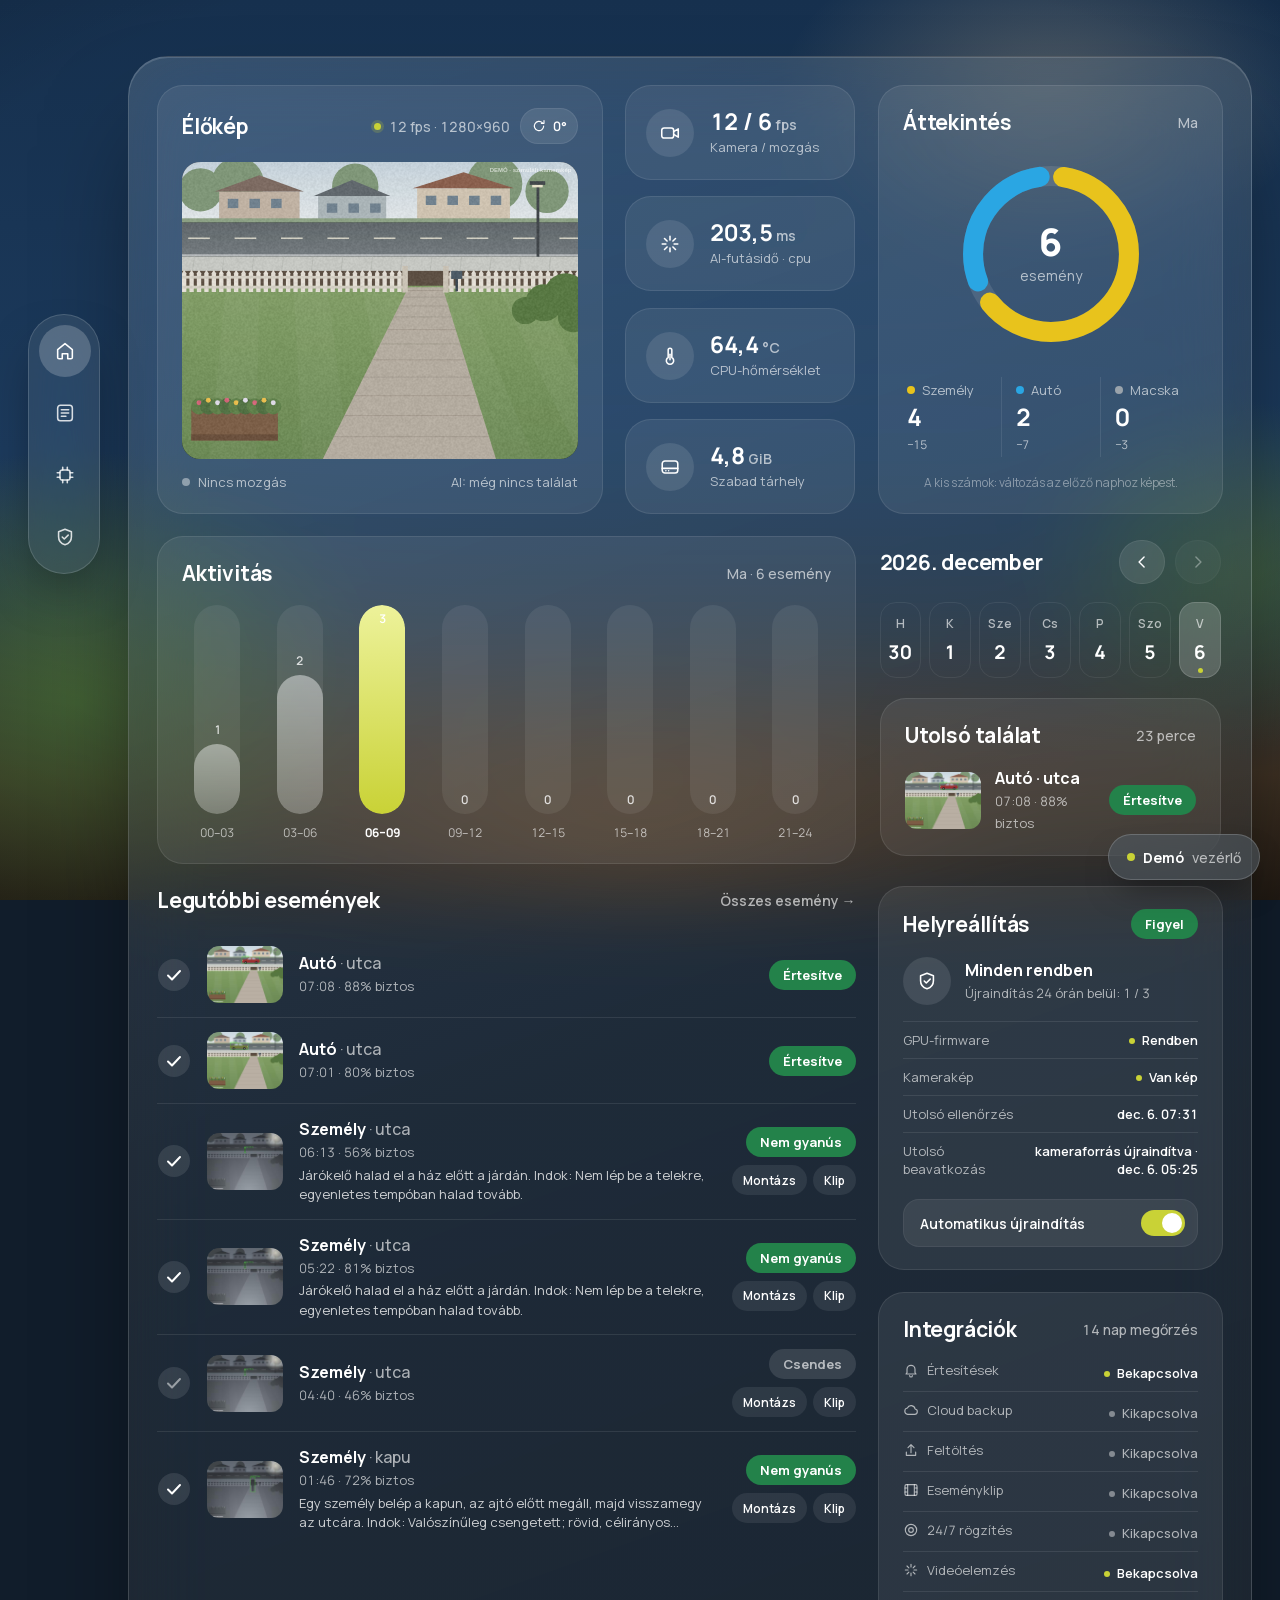
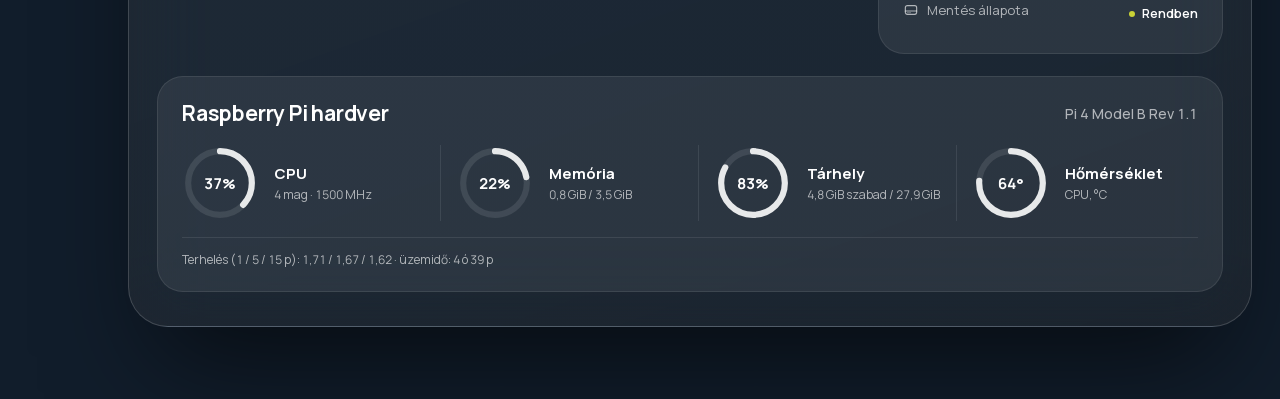
==== commit 0d347cee: "Glass redesign of the web UI and the demo The overview becomes a visionOS-style glass dashboard: liv" ====
--- a/demo/camera-stack-demo.html
+++ b/demo/camera-stack-demo.html
@@ -6,250 +6,480 @@
   <title>Camera Stack · Demó</title>
   <link rel="icon" href="[data-uri]">
   <style>
-:root{color-scheme:light;--bg:#f3f5f6;--paper:#fff;--ink:#202f3c;--muted:#596773;--line:#dce2e6;--accent:#176b68;--soft:#e8f3f0;--danger:#a33435;--radius:12px;font-family:-apple-system,BlinkMacSystemFont,"Segoe UI",sans-serif;font-size:16px;font-variant-numeric:tabular-nums}
-*{box-sizing:border-box}body{margin:0;background:var(--bg);color:var(--ink)}a{color:var(--accent);text-underline-offset:4px}button,select{font:inherit}button,.button,select{border:1px solid #c2ccd2;border-radius:6px;background:var(--paper);color:var(--ink);padding:10px 14px;min-height:42px}button,.button{cursor:pointer;transition:background .18s ease-out}.button{text-decoration:none;display:inline-flex;gap:20px;align-items:center}button:hover,.button:hover{background:var(--soft)}button:active,.button:active{background:#d9ebe6}button:disabled{opacity:.5;cursor:default}:focus-visible{outline:3px solid var(--accent);outline-offset:4px}::selection{background:#c6e7df;color:var(--ink)}[hidden]{display:none!important}
-.topbar{height:76px;border-bottom:1px solid var(--line);background:var(--paper);display:flex;align-items:center;padding:0 4%;gap:48px}.brand{display:flex;align-items:center;gap:12px;text-decoration:none;color:var(--ink);font-weight:700;font-size:20px;letter-spacing:-.025em}.brand svg{width:26px;height:26px;stroke:var(--accent);stroke-width:1.7}.topbar nav{display:flex;gap:28px;height:100%;align-items:center}.topbar nav a{color:var(--muted);text-decoration:none;display:flex;align-items:center;height:100%;border-bottom:2px solid transparent}.topbar nav a.active{color:var(--ink);border-color:var(--accent);font-weight:600}.connection{margin-left:auto;font-size:14px;color:var(--muted);display:flex;align-items:center;gap:8px}.connection:before{content:"";width:8px;height:8px;border-radius:50%;background:#89969e}.connection.online:before{background:#258273}.connection.offline:before{background:var(--danger)}
-main{max-width:1500px;padding:38px 4% 20px;margin:auto}h1,h2,p{margin:0}h1{font-size:28px;letter-spacing:-.025em;font-weight:650}h2{font-size:16px;font-weight:650}p{line-height:1.6;color:var(--muted)}.page-heading,.section-heading{display:flex;justify-content:space-between;align-items:center;gap:24px;margin-bottom:26px}.page-heading p,.section-heading p{margin-top:7px;font-size:15px}.workstation{display:grid;grid-template-columns:minmax(0,1fr) 290px;gap:28px}.viewer{min-width:0;background:#17232b;border-radius:var(--radius);overflow:hidden;color:#f4f6f7;align-self:start}.viewer-bar,.viewer-footer{display:flex;justify-content:space-between;gap:16px;padding:16px 20px;font-size:13px;background:#24343e}.viewer-bar span:first-child{font-weight:650}.viewer-bar span:last-child{color:#c3d0d8}.video-surface{aspect-ratio:16/9;position:relative;display:flex;align-items:center;justify-content:center;padding:32px}.video-surface iframe{width:100%;height:100%;border:0;position:absolute;inset:0;background:#000}#stream-empty{text-align:center;max-width:440px}#stream-empty svg{width:52px;height:52px;stroke:#9eb2be;stroke-width:1.4;margin-bottom:20px}#stream-empty h2{font-size:21px;color:#eaf0f3;margin-bottom:12px}#stream-empty p{color:#c0ccd4;font-size:14px;line-height:1.7}#stream-empty .hint{font-size:12px;color:#adbdc7;margin-top:16px}code{font-size:.9em;overflow-wrap:anywhere}.viewer-footer{color:#cdd8de;font-size:12px;flex-wrap:wrap}.state-rail h2{margin-bottom:16px}.state-rail dl{margin:0 0 28px}.state-rail dl div{display:flex;justify-content:space-between;align-items:baseline;gap:14px;border-bottom:1px solid var(--line);padding:11px 0;font-size:13px}.state-rail dt{color:var(--muted)}.state-rail dd{margin:0;text-align:right;font-weight:550;max-width:170px;overflow-wrap:anywhere}.latest{padding-top:6px}.latest p{font-size:13px}
-.event-section{margin-top:38px}.event-section h1{font-size:22px}.controls{display:flex;align-items:center;gap:10px;font-size:13px}.controls label{color:var(--muted)}.event-list{border-top:1px solid var(--line)}.event-row{display:grid;grid-template-columns:132px minmax(0,1fr) auto;align-items:center;gap:24px;padding:20px 0;border-bottom:1px solid var(--line)}.event-row img{width:132px;height:80px;object-fit:cover;border-radius:6px;background:#e4e9ec}.event-row h2{font-size:16px;text-transform:capitalize}.event-row p{font-size:13px;margin-top:4px}.event-row .confidence{color:var(--accent);font-weight:600;margin-left:12px}.event-actions{display:flex;flex-wrap:wrap;justify-content:flex-end;gap:12px;font-size:13px}.event-actions a{padding:8px 0}.empty{padding:48px 20px;text-align:center;background:var(--paper);border-radius:0 0 var(--radius) var(--radius)}.pagination{display:flex;justify-content:center;gap:20px;align-items:center;padding:24px;font-size:13px}.footer{display:flex;justify-content:space-between;gap:16px;color:var(--muted);font-size:12px;padding-top:24px;border-top:1px solid var(--line)}#error{background:#f8e9e8;color:#8d292b;border-radius:6px;padding:14px 18px;margin-bottom:24px;font-size:14px}
-@media(max-width:1000px){.workstation{grid-template-columns:minmax(0,1fr) 240px;gap:22px}.viewer-footer{padding:14px}.state-rail dl div{font-size:12px}.video-surface{padding:20px}}
-@media(max-width:760px){.topbar{height:auto;min-height:70px;gap:20px;flex-wrap:wrap;padding:18px 5%}.brand{font-size:18px}.topbar nav{gap:20px;order:3;width:100%;height:36px}.topbar nav a{padding-bottom:8px}.connection{font-size:12px}main{padding:28px 5% 20px}.page-heading,.section-heading{align-items:flex-start;flex-direction:column;gap:16px}h1{font-size:25px}.workstation{grid-template-columns:1fr;gap:28px}.video-surface{min-height:270px;aspect-ratio:auto;padding:26px 20px}.video-surface:has(iframe){aspect-ratio:16/9;min-height:0}.state-rail{display:grid;grid-template-columns:1fr;gap:0}.state-rail dl div{font-size:14px}.state-rail dd{max-width:60%}.state-rail dl{margin-bottom:24px}.event-row{grid-template-columns:90px minmax(0,1fr);gap:14px;padding:18px 0}.event-row img{width:90px;height:70px}.event-row h2{font-size:15px}.event-row p{font-size:12px}.event-actions{grid-column:2;justify-content:flex-start}.controls{flex-wrap:wrap}.footer{flex-direction:column;gap:8px}#stream-empty h2{font-size:19px}}
-.hardware-section{margin-top:26px;background:var(--paper);border:1px solid var(--line);border-radius:var(--radius);overflow:hidden}.hardware-heading{display:flex;align-items:center;gap:10px;padding:14px 20px;border-bottom:1px solid var(--line)}.hardware-heading svg{width:22px;height:22px;stroke:var(--accent);stroke-width:1.5;flex-shrink:0}.hardware-heading h2{font-size:15px;font-weight:650;letter-spacing:-.02em}.hardware-heading #hardware-model{margin-left:auto;color:var(--muted);font-size:12px}.hardware-readings{display:grid;grid-template-columns:repeat(4,minmax(0,1fr));margin:0;padding:16px 0}.hardware-readings>div{padding:0 20px;min-width:0}.hardware-readings>div+div{border-left:1px solid var(--line)}.hardware-readings dt{font-size:12px;color:var(--muted);margin-bottom:7px}.hardware-readings dd{margin:0;font-size:25px;letter-spacing:-.025em;font-weight:600;line-height:1.2}.hardware-bar{height:4px;background:var(--line);border-radius:2px;margin:12px 0 8px;overflow:hidden}.hardware-bar span{display:block;height:100%;width:0;background:var(--accent);border-radius:2px;transition:width .35s ease-out}.hardware-bar span.warning{background:var(--danger)}.hardware-detail{display:block;font-size:11px;color:var(--muted);line-height:1.5;overflow-wrap:anywhere}.hardware-footer{display:flex;justify-content:space-between;flex-wrap:wrap;gap:8px 20px;padding:10px 20px;background:var(--bg);border-top:1px solid var(--line);font-size:12px;color:var(--muted)}.hardware-footer strong{color:var(--ink);font-weight:550;margin-left:8px}.hardware-footer-label{font-size:10px;margin-left:4px}.hardware-warning{color:var(--danger);font-size:12px;padding:10px 20px 0}
-@media(max-width:760px){.hardware-heading{padding:12px 16px;flex-wrap:wrap;gap:8px}.hardware-heading #hardware-model{width:100%;margin-left:30px;font-size:11px}.hardware-readings{grid-template-columns:repeat(2,minmax(0,1fr));gap:18px 0;padding:16px 0}.hardware-readings>div{padding:0 16px}.hardware-readings>div:nth-child(3){border-left:0}.hardware-readings dd{font-size:23px}.hardware-footer{padding:10px 16px}.hardware-warning{padding:10px 16px 0}}
-.test-stream-banner{display:flex;align-items:center;flex-wrap:wrap;gap:8px 18px;padding:14px 18px;margin-bottom:24px;border:1px solid #cba24a;border-radius:6px;background:#fff3ce;color:#624609;font-size:14px}.test-stream-banner strong{font-size:15px;letter-spacing:.02em}.test-stream-banner span{line-height:1.5}
-/* Shared finishing details, including truthful state colors. */
-button,.button,select{min-height:44px}
-.button{font-size:13px;font-weight:550}
-button:hover,.button:hover{border-color:var(--accent)}
-[data-tone="positive"]{color:var(--accent)}
-[data-tone="danger"]{color:var(--danger)}
-[data-tone="muted"]{color:var(--muted)}
-.brand{font-size:19px}
-.brand svg{width:38px;height:38px;padding:7px;border-radius:10px;background:var(--soft)}
-.topbar nav a{gap:8px;font-size:14px}
-.topbar nav a:hover{color:var(--accent)}
-.topbar nav svg{width:18px;height:18px;stroke:currentColor;stroke-width:1.6}
-.connection{font-size:12px}
-.connection.online{color:var(--accent)}
-.connection.offline{color:var(--danger)}
-main{padding-top:32px}
-h1{text-wrap:balance}
-.page-heading p,.section-heading p{font-size:14px;margin-top:6px}
-.viewer-bar,.viewer-footer{padding:14px 18px;font-size:12px;line-height:1.5}
-#motion-status{display:inline-flex;align-items:center;gap:8px}
-#motion-status::before{content:"";width:6px;height:6px;flex-shrink:0;border-radius:50%;background:#adbdc7}
-#motion-status.motion-active{color:#c3eedc}
-#motion-status.motion-active::before{background:#99dfbe}
-.state-rail{display:grid;gap:20px;min-width:0;align-content:start}
-.rail-group h2{margin-bottom:9px;font-size:13px;letter-spacing:-.01em}
-.rail-group dl{margin:0}
-.rail-group dl div{padding:7px 0;border-bottom:0;font-size:12px;line-height:1.5}
-.rail-group dl div+div{border-top:1px solid var(--line)}
-.rail-group dd{max-width:60%}
-.rail-group dd[data-tone="positive"],.rail-group dd[data-tone="danger"]{display:inline-flex;align-items:baseline;gap:6px}
-.rail-group dd[data-tone="positive"]::before,.rail-group dd[data-tone="danger"]::before{content:"";width:5px;height:5px;flex-shrink:0;border-radius:50%;background:currentColor}
-.latest{padding-top:0}
-.latest p{font-size:12px;line-height:1.7;overflow-wrap:anywhere}
-.event-row{padding:18px 0}
-.event-row>a{display:block;overflow:hidden;border-radius:6px}
-.event-row img{display:block}
-.event-row h2{display:flex;flex-wrap:wrap;align-items:center;gap:8px 12px}
-.event-row p{overflow-wrap:anywhere}
-.event-row .confidence{margin-left:0;padding:3px 7px;border-radius:4px;background:var(--soft);font-size:12px}
-.event-row .event-notification{margin-top:6px;font-size:12px}
-.event-row .event-activity{margin-top:7px;font-size:13px;color:var(--ink)}
-.status-icon{margin-right:6px}
-.event-actions{align-items:center;gap:8px;font-size:12px}
-.event-actions a{display:inline-flex;align-items:center;min-height:44px;padding:10px 12px;border:1px solid var(--line);border-radius:6px;background:var(--paper);font-weight:550;text-decoration:none;transition:background .18s ease-out}
-.event-actions a:hover{background:var(--soft)}
-.empty{font-size:14px}
-.footer{font-size:11px;line-height:1.5}
-.hardware-heading h2{font-size:14px}
-.hardware-bar span{width:100%;transform:scaleX(0);transform-origin:left;transition:transform .35s ease-out}
-.test-stream-banner{padding:11px 16px;gap:6px 14px;font-size:12px}
-.test-stream-banner strong{font-size:12px}
-@media(min-width:761px) and (max-width:900px){
-  .workstation{grid-template-columns:1fr;gap:24px}
-  .state-rail{grid-template-columns:repeat(2,minmax(0,1fr));gap:22px 28px}
-  .rail-group dl div{font-size:13px}
-}
-@media(max-width:760px){
-  .brand{font-size:17px;gap:9px}
-  .brand svg{width:32px;height:32px;padding:6px}
-  .topbar nav{height:44px}
-  .connection{font-size:11px}
-  main{padding-top:24px}
-  .page-heading p,.section-heading p{font-size:13px}
-  .state-rail{grid-template-columns:repeat(2,minmax(0,1fr));gap:22px}
-  .rail-group dl{margin:0}
-  .rail-group dl div{font-size:12px;flex-direction:column;gap:2px}
-  .rail-group dd{max-width:100%;text-align:left}
-  .viewer-bar,.viewer-footer{padding:12px 14px}
-  .event-section{margin-top:28px}
-  .event-row{padding:16px 0;gap:12px 14px}
-  .event-row img{height:76px}
-  .pagination{gap:12px;padding:20px 0}
-}
-@media(prefers-reduced-motion:reduce){*{transition:none!important}}
-:root { --timeline-density: #ba8028; }
-.icon-definitions { position: absolute; overflow: hidden; }
-.state-rail dt:has(.function-icon) { display: inline-flex; align-items: center; gap: 7px; }
-.function-icon { width: 15px; height: 15px; flex: 0 0 15px; fill: none; stroke: currentColor; stroke-width: 1.6; stroke-linecap: round; stroke-linejoin: round; }
-.viewer-column { min-width: 0; }
-.timeline { position: relative; margin-top: 20px; padding: 18px; background: var(--paper); border: 1px solid var(--line); border-radius: var(--radius); }
-.timeline-heading { display: flex; align-items: flex-start; justify-content: space-between; gap: 16px; margin-bottom: 24px; }
-.timeline-heading h2 { font-size: 14px; margin: 0 0 4px; }
-.timeline-heading p { font-size: 12px; color: var(--muted); margin: 0; }
-.timeline-legend { display: flex; flex-wrap: wrap; gap: 12px; font-size: 11px; color: var(--muted); }
-.timeline-legend span { display: inline-flex; align-items: center; gap: 6px; }
-.timeline-legend i { width: 8px; height: 8px; display: inline-block; }
-.density-key { background: var(--timeline-density); opacity: .5; border-radius: 1px; }
-.event-key { background: var(--accent); border-radius: 50%; }
-.timeline-track { position: relative; height: 80px; margin: 0 7px; }
-.timeline-bins { position: absolute; left: 0; right: 0; bottom: 24px; height: 32px; display: flex; align-items: flex-end; gap: 1px; }
-.timeline-bins span { flex: 1; background: var(--timeline-density); opacity: .3; border-radius: 1px 1px 0 0; }
-.timeline-axis { position: absolute; left: 0; right: 0; bottom: 0; height: 24px; border-top: 1px solid var(--line); font-size: 10px; color: var(--muted); font-variant-numeric: tabular-nums; }
-.timeline-axis span { position: absolute; top: 6px; transform: translateX(-50%); }
-.timeline-axis span:first-child { transform: none; }
-.timeline-axis span:last-child { transform: translateX(-100%); }
-.timeline-ticks { position: absolute; inset: 0 0 24px; }
-.timeline-tick { position: absolute; top: 0; bottom: 0; width: 14px; margin-left: -7px; border: 0; background: transparent; border-radius: 3px; padding: 0; }
-.timeline-tick::before { content: ''; position: absolute; left: 6px; top: 6px; bottom: 0; width: 2px; background: var(--accent); border-radius: 2px; }
-.timeline-tick::after { content: ''; position: absolute; left: 2px; top: 0; width: 10px; height: 10px; border: 2px solid var(--paper); border-radius: 50%; background: var(--accent); }
-.timeline-tick:hover::before { width: 3px; }
-.timeline-now { position: absolute; top: 0; bottom: 24px; border-left: 1px dashed var(--danger); pointer-events: none; }
-.timeline-now span { position: absolute; bottom: calc(100% + 3px); left: -15px; color: var(--danger); font-size: 10px; }
-.timeline-empty { color: var(--muted); font-size: 12px; margin: 8px 0 0; }
-.timeline-tooltip { position: fixed; z-index: 40; width: 200px; background: var(--paper); border: 1px solid var(--line); border-radius: 8px; overflow: hidden; }
-.timeline-tooltip img { display: block; width: 100%; height: 112px; object-fit: cover; }
-.timeline-tooltip strong, .timeline-tooltip > span { display: block; margin: 8px 10px; font-size: 12px; }
-.timeline-tooltip > span { color: var(--muted); font-size: 11px; }
-.timeline-browse { margin-top: 8px; font-size: 12px; }
-.timeline-browse summary { min-height: 44px; display: list-item; align-content: center; color: var(--accent); cursor: pointer; }
-.timeline-browse ol { list-style: none; margin: 0; padding: 0; max-height: 240px; overflow-y: auto; }
-.timeline-browse li + li { border-top: 1px solid var(--line); }
-.timeline-browse a { min-height: 44px; padding: 10px 4px; display: flex; align-items: center; justify-content: space-between; gap: 10px; text-decoration: none; }
-.timeline-browse a:hover { background: var(--soft); }
-.timeline-browse a span { color: var(--muted); text-align: right; }
-@media (max-width: 760px) { .timeline-heading { flex-direction: column; gap: 10px; } .timeline { padding: 16px 12px; } }
-/* Camera rotation: clockwise like the backend; 90/270 turn the live view into a portrait surface. */
-.viewer-actions{display:inline-flex;align-items:center;gap:12px}
-.viewer-bar .viewer-actions span{font-weight:inherit}
-.viewer-bar .rotate-button{min-height:30px;padding:4px 10px;font-size:12px;background:transparent;color:#eaf0f3;border-color:#4a5d69}
-.viewer-bar .rotate-button:hover{background:#2f4350}
-.video-surface iframe{transition:transform .2s ease-out}
-.video-surface[data-rotation="180"] iframe{transform:rotate(180deg)}
-.video-surface:has(iframe){aspect-ratio:var(--frame-aspect,16/9)}
-.video-surface[data-rotation="90"],.video-surface[data-rotation="270"]{aspect-ratio:var(--frame-aspect-rotated,9/16);width:min(100%,calc(72vh * var(--portrait-factor,.5625)));margin-inline:auto;padding:0}
-.video-surface[data-rotation="90"] iframe,.video-surface[data-rotation="270"] iframe{inset:auto;top:50%;left:50%;width:var(--rot-width,177.78%);height:var(--rot-height,56.25%);transform:translate(-50%,-50%) rotate(90deg)}
-.video-surface[data-rotation="270"] iframe{transform:translate(-50%,-50%) rotate(-90deg)}
-@media(prefers-reduced-motion:reduce){.video-surface iframe{transition:none}}
-/* Recovery watchdog widget: status rows reuse the rail style; the toggle is a compact outlined button. */
-.wd-message{font-size:12px;margin-top:8px;color:var(--muted)}
-.wd-message:empty{display:none}
-.rail-group .wd-toggle{margin-top:10px;min-height:34px;padding:6px 12px;font-size:12px;width:100%}
-.rail-group .wd-toggle[aria-pressed="false"]{color:var(--danger);border-color:#e3b9ba}
-/* Demo-only chrome (control panel, media viewer), built on the app's own tokens. */
-.demo-panel{position:fixed;right:16px;bottom:16px;z-index:60;display:flex;flex-direction:column;align-items:flex-end;gap:10px;max-width:calc(100vw - 32px)}
-.demo-toggle{display:inline-flex;align-items:center;gap:8px;min-height:44px;padding:8px 16px;border-radius:999px;border-color:var(--accent);font-size:13px;font-weight:650;box-shadow:0 6px 18px rgba(23,35,43,.14)}
-.demo-dot{width:8px;height:8px;border-radius:50%;background:var(--timeline-density)}
-.demo-toggle-hint{color:var(--muted);font-weight:500}
-.demo-body{width:320px;max-width:100%;max-height:calc(100vh - 96px);overflow-y:auto;padding:16px;background:var(--paper);border:1px solid var(--line);border-radius:var(--radius);box-shadow:0 12px 32px rgba(23,35,43,.16)}
-.demo-head h2{font-size:15px}
-.demo-head p{margin-top:4px;font-size:12px;line-height:1.5}
-.demo-body section{margin-top:14px;padding-top:14px;border-top:1px solid var(--line)}
-.demo-body h3{margin:0 0 10px;font-size:12px;font-weight:650;color:var(--muted)}
-.demo-grid{display:grid;grid-template-columns:1fr 1fr;gap:8px}
-.demo-body button{min-height:40px;padding:6px 10px;font-size:13px}
-.demo-hint,.demo-status{margin-top:10px;font-size:12px;line-height:1.5}
-.demo-switch{display:flex;align-items:center;justify-content:space-between;gap:12px;min-height:38px;font-size:13px;cursor:pointer}
-.demo-switch input{appearance:none;position:relative;flex-shrink:0;width:36px;height:22px;margin:0;border-radius:999px;background:#c2ccd2;cursor:pointer;transition:background .18s ease-out}
-.demo-switch input::after{content:"";position:absolute;top:3px;left:3px;width:16px;height:16px;border-radius:50%;background:var(--paper);transition:transform .18s ease-out}
-.demo-switch input:checked{background:var(--accent)}
-.demo-switch input:checked::after{transform:translateX(14px)}
-.demo-foot{display:flex;align-items:center;justify-content:space-between;gap:12px;margin-top:14px;padding-top:14px;border-top:1px solid var(--line);font-size:11px;line-height:1.4;color:var(--muted)}
-.demo-media{width:min(1100px,calc(100vw - 32px));max-height:calc(100vh - 32px);padding:0;border:0;border-radius:var(--radius);background:#17232b;color:#f4f6f7;overflow:hidden}
-.demo-media::backdrop{background:rgba(12,18,22,.72)}
-.demo-media-bar{display:flex;justify-content:space-between;align-items:center;gap:16px;padding:12px 16px;background:#24343e;font-size:13px}
-.demo-media-bar span{display:block;margin-top:2px;color:#c3d0d8;font-size:12px}
-.demo-media-close{min-width:44px;padding:0;background:transparent;color:#eaf0f3;border-color:#4a5d69;font-size:22px;line-height:1}
-.demo-media-close:hover{background:#2f4350}
-.demo-media-body{display:flex;justify-content:center;background:#000}
-.demo-media-body img,.demo-media-body canvas{display:block;max-width:100%;max-height:calc(100vh - 160px);width:auto;height:auto}
-.demo-media-note{padding:10px 16px;font-size:11px;color:#adbdc7}
-@media(max-width:760px){.demo-panel{left:16px;align-items:stretch}.demo-body{width:auto;max-height:calc(100vh - 100px)}.demo-toggle{align-self:flex-end}}
+/* Camera Stack: visionOS-style glass panels over a blurred room (docs/DESIGN.md). */
+/* Manrope (SIL Open Font License, fonts/OFL.txt) is served locally: the UI makes no third-party requests. */
+@font-face { font-family: "Manrope"; font-style: normal; font-weight: 400 800; font-display: swap; src: url("[data-uri]") format("woff2"); unicode-range: U+0100-02BA, U+02BD-02C5, U+02C7-02CC, U+02CE-02D7, U+02DD-02FF, U+0304, U+0308, U+0329, U+1D00-1DBF, U+1E00-1E9F, U+1EF2-1EFF, U+2020, U+20A0-20AB, U+20AD-20C4, U+2113, U+2C60-2C7F, U+A720-A7FF; }
+@font-face { font-family: "Manrope"; font-style: normal; font-weight: 400 800; font-display: swap; src: url("[data-uri]") format("woff2"); unicode-range: U+0000-00FF, U+0131, U+0152-0153, U+02BB-02BC, U+02C6, U+02DA, U+02DC, U+0304, U+0308, U+0329, U+2000-206F, U+20AC, U+2122, U+2191, U+2193, U+2212, U+2215, U+FEFF, U+FFFD; }
+:root {
+  color-scheme: dark;
+  --ink: #fff;
+  --muted: rgba(255, 255, 255, .64);
+  --faint: rgba(255, 255, 255, .42);
+  --glass: rgba(255, 255, 255, .07);
+  --edge: rgba(255, 255, 255, .09);
+  --rule: rgba(255, 255, 255, .09);
+  --lime: #c9d236;
+  --lime-ink: #1e2306;
+  --green: #23824a;
+  --coral: #ff8576;
+  --coral-bg: #b93a2b;
+  --window: 40px;
+  --card: 26px;
+  --inner: 18px;
+  font-family: "Manrope", -apple-system, BlinkMacSystemFont, "Segoe UI", sans-serif;
+  font-size: 16px;
+  font-variant-numeric: tabular-nums;
+}
+* { box-sizing: border-box; }
+html { scroll-behavior: smooth; scroll-padding-top: 24px; }
+body { margin: 0; min-height: 100vh; color: var(--ink); background: #111d2b; -webkit-font-smoothing: antialiased; }
+[hidden] { display: none !important; }
+h1, h2, h3, p { margin: 0; }
+a { color: inherit; }
+button { font: inherit; color: inherit; cursor: pointer; }
+button:disabled { cursor: default; opacity: .38; }
+:focus-visible { outline: 2px solid #fff; outline-offset: 3px; }
+code { font-size: .9em; }
+svg { fill: none; stroke: currentColor; stroke-width: 1.7; stroke-linecap: round; stroke-linejoin: round; }
+.sprite { position: absolute; overflow: hidden; }
+.sr-only { position: absolute; width: 1px; height: 1px; overflow: hidden; clip-path: inset(50%); white-space: nowrap; }
+
+/* The room behind the glass: blue wall, warm floor, plants and a lamp, all out of focus. */
+.environment {
+  position: fixed; inset: 0; z-index: -1;
+  background:
+    radial-gradient(34% 40% at 6% 78%, rgba(74, 112, 58, .9), transparent 70%),
+    radial-gradient(22% 28% at 96% 64%, rgba(80, 116, 62, .7), transparent 70%),
+    radial-gradient(30% 26% at 82% 10%, rgba(255, 216, 160, .24), transparent 70%),
+    radial-gradient(40% 30% at 50% 100%, rgba(150, 112, 72, .55), transparent 75%),
+    linear-gradient(180deg, #16304e 0%, #1c3a5c 50%, #26384a 68%, #4d3d2c 86%, #33281e 100%);
+}
+.environment::after { content: ""; position: absolute; inset: 0; background: radial-gradient(130% 90% at 50% 35%, transparent 45%, rgba(0, 0, 0, .5)); }
+
+.stage { display: grid; grid-template-columns: 72px minmax(0, 1320px); gap: 28px; justify-content: center; padding: 56px 28px 72px; }
+
+/* Floating tab bar, as in visionOS: icons only, the label appears on hover or focus. */
+.dock {
+  position: sticky; z-index: 5; top: calc(50vh - 136px); align-self: start; margin-top: 60px;
+  display: flex; flex-direction: column; gap: 10px; padding: 10px; border-radius: 999px;
+  background: rgba(86, 98, 108, .38); border: 1px solid rgba(255, 255, 255, .15);
+  box-shadow: 0 24px 50px -16px rgba(0, 0, 0, .5); backdrop-filter: blur(30px) saturate(150%); -webkit-backdrop-filter: blur(30px) saturate(150%);
+}
+.dock a { position: relative; display: grid; place-items: center; width: 52px; height: 52px; border-radius: 50%; color: rgba(255, 255, 255, .82); transition: background .2s ease-out; }
+.dock a:hover { background: rgba(255, 255, 255, .1); }
+.dock a[aria-current="page"] { background: rgba(255, 255, 255, .2); color: #fff; }
+.dock svg { width: 22px; height: 22px; }
+.dock span {
+  position: absolute; left: calc(100% + 16px); padding: 7px 12px; border-radius: 999px; white-space: nowrap;
+  font-size: 13px; font-weight: 600; background: rgba(60, 70, 78, .8); border: 1px solid rgba(255, 255, 255, .14);
+  backdrop-filter: blur(20px); -webkit-backdrop-filter: blur(20px); opacity: 0; transform: translateX(-4px); pointer-events: none; transition: opacity .15s, transform .15s;
+}
+.dock a:hover span, .dock a:focus-visible span { opacity: 1; transform: none; }
+
+.window {
+  position: relative; min-width: 0; padding: 28px 28px 34px; border-radius: var(--window);
+  background: linear-gradient(160deg, rgba(126, 140, 152, .34), rgba(52, 58, 64, .46) 52%, rgba(38, 42, 46, .56));
+  border: 1px solid rgba(255, 255, 255, .16);
+  box-shadow: 0 60px 110px -30px rgba(0, 0, 0, .6), inset 0 1px 0 rgba(255, 255, 255, .14);
+  backdrop-filter: blur(40px) saturate(150%); -webkit-backdrop-filter: blur(40px) saturate(150%);
+}
+.card-tools { display: flex; align-items: center; gap: 10px; }
+.round { display: inline-grid; grid-auto-flow: column; place-items: center; gap: 6px; min-width: 44px; height: 44px; padding: 0 12px; border-radius: 999px; background: rgba(255, 255, 255, .1); border: 1px solid rgba(255, 255, 255, .08); transition: background .2s ease-out; }
+button.round:hover:not(:disabled) { background: rgba(255, 255, 255, .18); }
+.round svg { width: 20px; height: 20px; }
+.round.small { height: 36px; min-width: 36px; padding: 0 10px; font-size: 13px; font-weight: 600; }
+.round.small svg { width: 16px; height: 16px; }
+.banner { display: flex; flex-wrap: wrap; gap: 6px 12px; margin: 0 0 20px; padding: 12px 18px; border-radius: 16px; font-size: 14px; font-weight: 600; }
+.banner[data-kind="warn"] { background: rgba(185, 58, 43, .55); }
+.banner[data-kind="go"] { background: var(--lime); color: var(--lime-ink); }
+
+/* Dashboard layout */
+.grid {
+  display: grid; gap: 22px;
+  grid-template-columns: minmax(0, 1.55fr) minmax(0, .8fr) minmax(0, 1.2fr);
+  grid-template-areas: "live tiles overview" "activity activity calendar" "latest latest side" "hardware hardware hardware";
+}
+.live { grid-area: live; }
+.tiles { grid-area: tiles; }
+.overview { grid-area: overview; }
+.activity { grid-area: activity; }
+.calendar { grid-area: calendar; }
+.latest { grid-area: latest; }
+.side { grid-area: side; display: grid; gap: 22px; align-content: start; }
+.hardware { grid-area: hardware; }
+.card { min-width: 0; padding: 22px 24px; border-radius: var(--card); background: var(--glass); border: 1px solid var(--edge); container-type: inline-size; }
+.card-head, .section-head { display: flex; align-items: center; justify-content: space-between; gap: 12px; margin-bottom: 18px; }
+.card-head h2, .section-head h2 { font-size: 21px; font-weight: 700; letter-spacing: -.01em; }
+.chip { color: var(--muted); font-size: 14px; font-weight: 500; white-space: nowrap; }
+.chip.status { display: inline-flex; align-items: center; gap: 8px; }
+.chip.status::before { content: ""; width: 7px; height: 7px; border-radius: 50%; background: var(--faint); }
+.chip.status[data-tone="positive"]::before { background: var(--lime); box-shadow: 0 0 0 3px rgba(201, 210, 54, .2); }
+.chip.status[data-tone="danger"] { color: var(--coral); font-weight: 600; }
+.chip.status[data-tone="danger"]::before { background: var(--coral); }
+.text-link { color: var(--muted); font-size: 14px; font-weight: 600; text-decoration: none; }
+.text-link:hover { color: #fff; }
+.text-link::after { content: " →"; }
+
+.pill { display: inline-flex; align-items: center; min-height: 30px; padding: 4px 14px; border-radius: 999px; font-size: 13px; font-weight: 700; white-space: nowrap; }
+.pill[data-kind="go"] { background: var(--lime); color: var(--lime-ink); }
+.pill[data-kind="done"] { background: var(--green); color: #fff; }
+.pill[data-kind="warn"] { background: var(--coral-bg); color: #fff; }
+.pill[data-kind="muted"] { background: rgba(255, 255, 255, .12); color: var(--muted); }
+
+/* Live view */
+.frame { position: relative; display: grid; place-items: center; aspect-ratio: var(--frame-aspect, 4 / 3); border-radius: var(--inner); overflow: hidden; background: #070b0f; }
+.frame iframe { position: absolute; inset: 0; width: 100%; height: 100%; border: 0; transition: transform .25s ease-out; }
+.frame[data-rotation="180"] iframe { transform: rotate(180deg); }
+.frame[data-rotation="90"], .frame[data-rotation="270"] { aspect-ratio: var(--frame-aspect-rotated, 3 / 4); width: min(100%, calc(64vh * var(--portrait-factor, .75))); margin-inline: auto; }
+.frame[data-rotation="90"] iframe, .frame[data-rotation="270"] iframe { inset: auto; top: 50%; left: 50%; width: var(--rot-width, 133.34%); height: var(--rot-height, 75%); transform: translate(-50%, -50%) rotate(90deg); }
+.frame[data-rotation="270"] iframe { transform: translate(-50%, -50%) rotate(-90deg); }
+.frame-empty { display: grid; justify-items: center; gap: 10px; max-width: 360px; padding: 24px; text-align: center; color: var(--muted); font-size: 13px; line-height: 1.6; }
+.frame-empty svg { width: 40px; height: 40px; color: var(--faint); }
+.frame-empty strong { color: #fff; font-size: 17px; }
+.live-foot { display: flex; flex-wrap: wrap; justify-content: space-between; gap: 8px 16px; margin-top: 14px; color: var(--muted); font-size: 13px; }
+.motion { display: inline-flex; align-items: center; gap: 8px; }
+.motion::before { content: ""; width: 8px; height: 8px; border-radius: 50%; background: var(--faint); }
+.motion.active { color: #fff; font-weight: 600; }
+.motion.active::before { background: var(--lime); box-shadow: 0 0 0 4px rgba(201, 210, 54, .22); }
+
+/* Metric tiles (the "108 bpm / Heart Rate" cards) */
+.tiles { display: grid; gap: 16px; grid-auto-rows: 1fr; }
+.tile { display: flex; align-items: center; gap: 16px; padding: 16px 20px; }
+.badge { display: grid; place-items: center; flex-shrink: 0; width: 48px; height: 48px; border-radius: 50%; background: rgba(255, 255, 255, .1); }
+.badge svg { width: 22px; height: 22px; }
+.tile strong { display: block; font-size: 23px; font-weight: 700; line-height: 1.2; white-space: nowrap; }
+.tile strong small { margin-left: 3px; color: var(--muted); font-size: 14px; font-weight: 600; }
+.tile span:not(.badge) { color: var(--muted); font-size: 13px; }
+.tile[data-tone="danger"] .badge { background: rgba(255, 133, 118, .18); color: var(--coral); }
+.tile[data-tone="danger"] strong { color: var(--coral); }
+
+/* Overview donut */
+.overview { display: flex; flex-direction: column; }
+.overview-body { flex: 1; display: flex; flex-direction: column; justify-content: space-around; align-items: center; gap: 22px; }
+.donut { position: relative; width: 196px; height: 196px; }
+.donut svg { width: 100%; height: 100%; transform: rotate(-90deg); }
+.donut circle { transition: stroke-dasharray .5s ease-out, stroke-dashoffset .5s ease-out; }
+.donut-center { position: absolute; inset: 0; display: grid; place-content: center; text-align: center; }
+.donut-center strong { font-size: 38px; font-weight: 800; line-height: 1; }
+.donut-center span { margin-top: 6px; color: var(--muted); font-size: 14px; }
+.legend { display: grid; grid-template-columns: repeat(auto-fit, minmax(92px, 1fr)); width: 100%; margin: 0; padding: 0; list-style: none; }
+.legend li { display: grid; gap: 4px; padding: 4px 14px; border-left: 1px solid var(--rule); }
+.legend li:first-child { border-left: 0; padding-left: 4px; }
+.legend .name { display: flex; align-items: center; gap: 7px; color: var(--muted); font-size: 13px; }
+.legend .name i { width: 8px; height: 8px; border-radius: 50%; }
+.legend strong { font-size: 24px; font-weight: 700; line-height: 1.2; }
+.legend .delta { color: var(--muted); font-size: 12px; }
+.legend-empty { color: var(--muted); font-size: 14px; line-height: 1.6; }
+.legend-note { margin-top: 16px; color: var(--faint); font-size: 12px; text-align: center; }
+
+/* Activity capsules */
+.bars { display: grid; grid-template-columns: repeat(8, minmax(0, 1fr)); gap: 12px; height: 236px; margin: 0; padding: 0; list-style: none; }
+.bar { display: flex; flex-direction: column; align-items: center; gap: 10px; min-width: 0; }
+.track { position: relative; flex: 1; width: min(46px, 100%); border-radius: 999px; background: rgba(255, 255, 255, .07); overflow: hidden; }
+.fill { position: absolute; left: 0; right: 0; bottom: 0; height: var(--h); min-height: 0; border-radius: 999px; background: linear-gradient(180deg, rgba(255, 255, 255, .44), rgba(255, 255, 255, .22)); transition: height .45s ease-out; }
+.bar.now .fill { background: linear-gradient(180deg, #edf29a, var(--lime)); }
+.count { position: absolute; left: 0; right: 0; bottom: min(calc(var(--h) + 6px), calc(100% - 22px)); text-align: center; color: rgba(255, 255, 255, .8); font-size: 12px; font-weight: 600; }
+.bar.now .count { color: #fff; }
+.bar .slot { color: var(--muted); font-size: 12px; white-space: nowrap; }
+.bar.now .slot { color: #fff; font-weight: 700; }
+
+/* Calendar strip */
+.calendar { min-width: 0; padding: 4px 2px 0; }
+.days { display: grid; grid-template-columns: repeat(7, minmax(0, 1fr)); gap: 8px; }
+.day { display: grid; justify-items: center; gap: 6px; min-height: 76px; padding: 12px 0; border-radius: 16px; background: transparent; border: 1px solid rgba(255, 255, 255, .07); transition: background .2s ease-out; }
+.day:hover:not(:disabled) { background: rgba(255, 255, 255, .08); }
+.day small { color: var(--muted); font-size: 12px; font-weight: 600; }
+.day strong { position: relative; font-size: 19px; font-weight: 700; }
+.day[aria-pressed="true"] { background: rgba(255, 255, 255, .18); border-color: rgba(255, 255, 255, .14); }
+.day.today strong::after { content: ""; position: absolute; left: 50%; bottom: -8px; width: 5px; height: 5px; margin-left: -2.5px; border-radius: 50%; background: var(--lime); }
+
+.spotlight { margin-top: 20px; }
+.spot-row { display: grid; grid-template-columns: auto minmax(0, 1fr) auto; align-items: center; gap: 14px; }
+.spot-row strong { display: block; font-size: 16px; font-weight: 700; }
+.spot-row span:not(.pill) { color: var(--muted); font-size: 13px; }
+
+/* Event rows (the "Challenges" list) */
+.latest { min-width: 0; }
+.events { list-style: none; margin: 0; padding: 0; }
+.event { display: grid; grid-template-columns: auto auto minmax(0, 1fr) auto; align-items: center; gap: 16px; padding: 14px 0; border-bottom: 1px solid var(--rule); }
+.event:last-child { border-bottom: 0; }
+.ring { width: 34px; height: 34px; }
+.ring svg { width: 34px; height: 34px; }
+.ring.spin svg { animation: spin 1.2s linear infinite; }
+@keyframes spin { to { transform: rotate(1turn); } }
+.thumb { display: block; overflow: hidden; border-radius: 12px; }
+.thumb img { display: block; width: 76px; height: 57px; object-fit: cover; background: rgba(255, 255, 255, .06); transition: transform .25s ease-out; }
+.thumb:hover img { transform: scale(1.05); }
+.thumb { position: relative; }
+.thumb.missing img { visibility: hidden; }
+.thumb.missing::after { content: "Nincs kép"; position: absolute; inset: 0; display: grid; place-items: center; border-radius: 12px; background: rgba(255, 255, 255, .06); color: var(--faint); font-size: 11px; font-weight: 600; }
+.event h3 { font-size: 16px; font-weight: 700; }
+.event h3 span { color: var(--muted); font-weight: 500; }
+.event p { margin-top: 3px; color: var(--muted); font-size: 13px; line-height: 1.5; overflow-wrap: anywhere; }
+.event .summary { display: -webkit-box; -webkit-line-clamp: 2; -webkit-box-orient: vertical; overflow: hidden; color: rgba(255, 255, 255, .78); }
+.event-end { display: flex; flex-direction: column; align-items: flex-end; gap: 8px; }
+.links { display: flex; flex-wrap: wrap; justify-content: flex-end; gap: 6px; }
+.links a { display: inline-flex; align-items: center; min-height: 30px; padding: 4px 11px; border-radius: 999px; background: rgba(255, 255, 255, .08); font-size: 12px; font-weight: 600; text-decoration: none; }
+.links a:hover { background: rgba(255, 255, 255, .16); }
+.links span { display: inline-flex; align-items: center; min-height: 30px; padding: 4px 11px; border-radius: 999px; border: 1px dashed rgba(255, 255, 255, .22); color: var(--muted); font-size: 12px; font-weight: 600; }
+.empty { padding: 28px 0; color: var(--muted); font-size: 14px; text-align: center; }
+
+/* Watchdog card (the "Output" card) */
+.wd-row { display: flex; align-items: center; gap: 14px; }
+.wd-row strong { display: block; font-size: 16px; font-weight: 700; line-height: 1.4; }
+.wd-row span:not(.badge) { color: var(--muted); font-size: 13px; }
+.watchdog[data-tone="danger"] .badge { background: rgba(255, 133, 118, .18); color: var(--coral); }
+.facts { margin: 0; }
+.wd-row + .facts { margin-top: 16px; }
+.facts div { display: flex; justify-content: space-between; align-items: baseline; gap: 12px; padding: 9px 0; border-top: 1px solid var(--rule); font-size: 13px; }
+.card-head + .facts div:first-child { border-top: 0; padding-top: 0; }
+.facts dt { display: inline-flex; align-items: center; gap: 8px; color: var(--muted); }
+.fact-icon { width: 16px; height: 16px; flex-shrink: 0; }
+.facts dd { display: inline-flex; align-items: baseline; gap: 7px; margin: 0; text-align: right; font-weight: 600; }
+.facts dd[data-tone]::before { content: ""; flex-shrink: 0; width: 6px; height: 6px; border-radius: 50%; transform: translateY(-1px); }
+.facts dd[data-tone="positive"]::before { background: var(--lime); }
+.facts dd[data-tone="muted"] { color: var(--muted); font-weight: 500; }
+.facts dd[data-tone="muted"]::before { background: var(--faint); }
+.facts dd[data-tone="danger"] { color: var(--coral); }
+.facts dd[data-tone="danger"]::before { background: var(--coral); }
+.switch { display: flex; align-items: center; justify-content: space-between; gap: 12px; width: 100%; min-height: 48px; margin-top: 12px; padding: 0 6px 0 16px; border-radius: 16px; background: rgba(255, 255, 255, .07); border: 1px solid rgba(255, 255, 255, .06); font-size: 14px; font-weight: 600; text-align: left; }
+.switch i { position: relative; flex-shrink: 0; width: 44px; height: 26px; margin-right: 6px; border-radius: 999px; background: rgba(255, 255, 255, .22); transition: background .2s ease-out; }
+.switch i::after { content: ""; position: absolute; top: 3px; left: 3px; width: 20px; height: 20px; border-radius: 50%; background: #fff; transition: transform .2s ease-out; }
+.switch[aria-checked="true"] i { background: var(--lime); }
+.switch[aria-checked="true"] i::after { transform: translateX(18px); }
+
+/* Hardware gauges */
+.gauges { display: grid; grid-template-columns: repeat(4, minmax(0, 1fr)); gap: 16px; margin: 0; padding: 0; list-style: none; }
+.gauge { display: flex; align-items: center; gap: 16px; min-width: 0; }
+.gauge + .gauge { padding-left: 16px; border-left: 1px solid var(--rule); }
+.gauge-ring { position: relative; flex-shrink: 0; width: 76px; height: 76px; }
+.gauge-ring svg { width: 76px; height: 76px; transform: rotate(-90deg); }
+.gauge-ring strong { position: absolute; inset: 0; display: grid; place-items: center; font-size: 15px; font-weight: 700; }
+.gauge div { min-width: 0; }
+.gauge b { display: block; font-size: 15px; font-weight: 700; }
+.gauge div span { display: block; margin-top: 2px; color: var(--muted); font-size: 12px; line-height: 1.5; overflow-wrap: anywhere; }
+.gauge[data-tone="danger"] strong, .gauge[data-tone="danger"] b { color: var(--coral); }
+.hw-foot { margin-top: 16px; padding-top: 12px; border-top: 1px solid var(--rule); color: var(--muted); font-size: 12px; line-height: 1.6; }
+.hw-warning { margin: -6px 0 14px; color: var(--coral); font-size: 13px; font-weight: 600; }
+
+/* Events view */
+.events-view .section-head { flex-wrap: wrap; }
+.filters { display: flex; flex-wrap: wrap; gap: 8px; }
+.filters button { min-height: 40px; padding: 0 16px; border-radius: 999px; background: rgba(255, 255, 255, .07); border: 1px solid rgba(255, 255, 255, .08); font-size: 14px; font-weight: 600; }
+.filters button[aria-pressed="true"] { background: rgba(255, 255, 255, .2); }
+
+/* Narrower screens */
+@media (max-width: 1240px) {
+  .grid { grid-template-columns: minmax(0, 1.3fr) minmax(0, 1fr); grid-template-areas: "live live" "tiles overview" "activity calendar" "latest side" "hardware hardware"; }
+  .gauges { grid-template-columns: repeat(2, minmax(0, 1fr)); row-gap: 20px; }
+  .gauge:nth-child(3) { padding-left: 0; border-left: 0; }
+  .tiles { grid-template-columns: repeat(2, minmax(0, 1fr)); grid-auto-rows: auto; }
+}
+@media (max-width: 980px) {
+  .grid { grid-template-columns: minmax(0, 1fr); grid-template-areas: "live" "tiles" "overview" "calendar" "activity" "latest" "side" "hardware"; }
+}
+@media (max-width: 760px) {
+  .stage { grid-template-columns: minmax(0, 1fr); padding: 16px 16px 96px; }
+  .window { padding: 16px 16px 22px; border-radius: 30px; }
+  .dock { position: fixed; z-index: 50; left: 16px; bottom: 20px; top: auto; margin: 0; flex-direction: row; padding: 6px; gap: 4px; }
+  .dock a { width: 46px; height: 46px; }
+  .dock span { display: none; }
+  .card { padding: 18px; }
+  .tile { padding: 14px; gap: 12px; }
+  .tile strong { font-size: 19px; }
+  .badge { width: 40px; height: 40px; }
+  .bars { gap: 6px; height: 200px; }
+  .bar .slot { font-size: 10px; }
+  .event { grid-template-columns: auto minmax(0, 1fr); gap: 10px 14px; }
+  .event .ring { display: none; }
+  .event-end { grid-column: 2; flex-direction: row; flex-wrap: wrap; align-items: center; justify-content: flex-start; }
+  .links { justify-content: flex-start; }
+  .gauges { grid-template-columns: minmax(0, 1fr); }
+  .gauge + .gauge { padding-left: 0; border-left: 0; }
+}
+/* Opaque panels for viewers who ask for less transparency (blur is also the costliest effect). */
+@media (prefers-reduced-transparency: reduce) {
+  .window, .dock, .dock span { background: #2b3540; backdrop-filter: none; -webkit-backdrop-filter: none; }
+  .card { background: #35404b; }
+}
+@media (prefers-reduced-motion: reduce) {
+  html { scroll-behavior: auto; }
+  *, *::before, *::after { transition: none !important; animation: none !important; }
+}
+/* Demo-only chrome (control panel, media viewer) in the app's glass style; appended after app/static/style.css. */
+.demo-panel { position: fixed; right: 20px; bottom: 20px; z-index: 60; display: flex; flex-direction: column; align-items: flex-end; gap: 10px; max-width: calc(100vw - 40px); }
+.demo-toggle { display: inline-flex; align-items: center; gap: 8px; min-height: 46px; padding: 8px 18px; border-radius: 999px; background: rgba(86, 98, 108, .5); border: 1px solid rgba(255, 255, 255, .18); box-shadow: 0 16px 32px -12px rgba(0, 0, 0, .5); backdrop-filter: blur(24px); -webkit-backdrop-filter: blur(24px); font-size: 14px; font-weight: 700; }
+.demo-dot { width: 8px; height: 8px; border-radius: 50%; background: var(--lime); }
+.demo-toggle-hint { color: var(--muted); font-weight: 500; }
+.demo-body { width: 340px; max-width: 100%; max-height: calc(100vh - 110px); overflow-y: auto; padding: 20px; border-radius: 28px; background: rgba(56, 64, 72, .66); border: 1px solid rgba(255, 255, 255, .15); box-shadow: 0 30px 60px -20px rgba(0, 0, 0, .6); backdrop-filter: blur(36px) saturate(150%); -webkit-backdrop-filter: blur(36px) saturate(150%); }
+.demo-head h2 { font-size: 18px; font-weight: 800; }
+.demo-head p { margin-top: 6px; color: var(--muted); font-size: 13px; line-height: 1.5; }
+.demo-body section { margin-top: 16px; padding-top: 16px; border-top: 1px solid var(--rule); }
+.demo-body h3 { margin: 0 0 10px; color: var(--muted); font-size: 13px; font-weight: 600; }
+.demo-grid { display: grid; grid-template-columns: 1fr 1fr; gap: 8px; }
+.demo-body button { min-height: 42px; padding: 6px 10px; border-radius: 14px; background: rgba(255, 255, 255, .1); border: 1px solid rgba(255, 255, 255, .08); font-size: 14px; font-weight: 600; }
+.demo-body button:hover:not(:disabled) { background: rgba(255, 255, 255, .18); }
+.demo-hint, .demo-status { margin-top: 10px; color: var(--muted); font-size: 12px; line-height: 1.5; }
+.demo-status[data-tone="danger"] { color: var(--coral); }
+.demo-switch { display: flex; align-items: center; justify-content: space-between; gap: 12px; min-height: 40px; font-size: 14px; cursor: pointer; }
+.demo-switch input { appearance: none; position: relative; flex-shrink: 0; width: 40px; height: 24px; margin: 0; border-radius: 999px; background: rgba(255, 255, 255, .22); cursor: pointer; transition: background .2s ease-out; }
+.demo-switch input::after { content: ""; position: absolute; top: 3px; left: 3px; width: 18px; height: 18px; border-radius: 50%; background: #fff; transition: transform .2s ease-out; }
+.demo-switch input:checked { background: var(--lime); }
+.demo-switch input:checked::after { transform: translateX(16px); }
+.demo-foot { display: flex; align-items: center; justify-content: space-between; gap: 12px; margin-top: 16px; padding-top: 16px; border-top: 1px solid var(--rule); color: var(--muted); font-size: 12px; line-height: 1.4; }
+.demo-media { width: min(1100px, calc(100vw - 32px)); max-height: calc(100vh - 32px); padding: 0; border: 1px solid rgba(255, 255, 255, .15); border-radius: 28px; background: rgba(40, 46, 52, .85); color: #fff; overflow: hidden; backdrop-filter: blur(36px); -webkit-backdrop-filter: blur(36px); }
+.demo-media::backdrop { background: rgba(8, 14, 20, .6); backdrop-filter: blur(6px); }
+.demo-media-bar { display: flex; justify-content: space-between; align-items: center; gap: 16px; padding: 16px 20px; font-size: 15px; }
+.demo-media-bar span { display: block; margin-top: 2px; color: var(--muted); font-size: 13px; }
+.demo-media-close { width: 44px; height: 44px; padding: 0; border-radius: 50%; background: rgba(255, 255, 255, .12); border: 0; font-size: 22px; line-height: 1; }
+.demo-media-body { display: flex; justify-content: center; margin: 0 20px; border-radius: var(--inner); overflow: hidden; background: #000; }
+.demo-media-body img, .demo-media-body canvas { display: block; max-width: 100%; max-height: calc(100vh - 170px); width: auto; height: auto; }
+.demo-media-note { padding: 12px 20px 16px; color: var(--faint); font-size: 12px; }
+
+@media (max-width: 760px) {
+  .demo-toggle-hint { display: none; }
+  .demo-panel { left: 16px; right: 16px; align-items: stretch; }
+  .demo-body { width: auto; max-height: calc(100vh - 100px); }
+  .demo-toggle { align-self: flex-end; }
+}
 </style>
 </head>
 <body>
-  <!-- THESIS: Preserve the existing monitoring surface; add real daily event navigation.
-       OWN-WORLD: Existing light slate, teal accents, system type, compact outlined panels.
-       STORY: Read today's event density; focus or hover a marker, open its latest snapshot.
-       FIRST VIEWPORT: Unchanged viewer and status rail; the timeline joins directly below the viewer.
-       FORM: Targeted extension of the approved incumbent, no new visual identity.
-       FINISH: unreviewed and undocumented is unfinished; this build ends with the finish review, the verdict, DESIGN.md, and every shipping raster carrying its provenance -->
-  <svg class="icon-definitions" aria-hidden="true" width="0" height="0">
+  <!-- visionOS-style glass over a blurred room; see docs/DESIGN.md. -->
+  <div class="environment" aria-hidden="true"></div>
+  <svg class="sprite" aria-hidden="true" width="0" height="0">
+    <symbol id="i-home" viewBox="0 0 24 24"><path d="M4 10.5 12 4l8 6.5V19a1.5 1.5 0 0 1-1.5 1.5H15v-5.5H9v5.5H5.5A1.5 1.5 0 0 1 4 19v-8.5Z"/></symbol>
+    <symbol id="i-list" viewBox="0 0 24 24"><rect x="4" y="3.5" width="16" height="17" rx="3"/><path d="M8 8.5h8M8 12h8M8 15.5h5"/></symbol>
+    <symbol id="i-chip" viewBox="0 0 24 24"><rect x="6.5" y="6.5" width="11" height="11" rx="2.5"/><path d="M9.5 3.5v3m5-3v3m-5 11v3m5-3v3m-11-11h3m-3 5h3m11-5h3m-3 5h3"/></symbol>
+    <symbol id="i-shield" viewBox="0 0 24 24"><path d="M12 3.5 5 6.3v5.4c0 4.3 3 7.6 7 8.8 4-1.2 7-4.5 7-8.8V6.3l-7-2.8Z"/><path d="m9 12 2.2 2.2L15.5 10"/></symbol>
+    <symbol id="i-camera" viewBox="0 0 24 24"><rect x="3" y="6.5" width="13" height="11" rx="2.5"/><path d="m16 10.5 5-3v9l-5-3"/></symbol>
+    <symbol id="i-spark" viewBox="0 0 24 24"><path d="M12 3.5v4m0 9v4m-8.5-8.5h4m9 0h4M6 6l2.8 2.8m6.4 6.4L18 18m0-12-2.8 2.8M8.8 15.2 6 18"/></symbol>
+    <symbol id="i-temp" viewBox="0 0 24 24"><path d="M10 13.6V5.5a2 2 0 1 1 4 0v8.1a4 4 0 1 1-4 0Z"/><path d="M12 10v6"/></symbol>
+    <symbol id="i-disk" viewBox="0 0 24 24"><rect x="3.5" y="5.5" width="17" height="13" rx="3"/><path d="M3.5 13.5h17M7.5 16h.01M10.5 16h.01"/></symbol>
+    <symbol id="i-left" viewBox="0 0 24 24"><path d="m14.5 6-6 6 6 6"/></symbol>
+    <symbol id="i-right" viewBox="0 0 24 24"><path d="m9.5 6 6 6-6 6"/></symbol>
     <symbol id="i-bell" viewBox="0 0 24 24"><path d="M6 16V11a6 6 0 1 1 12 0v5l1.5 2h-15L6 16Z"/><path d="M10 20.5a2 2 0 0 0 4 0"/></symbol>
     <symbol id="i-cloud" viewBox="0 0 24 24"><path d="M7 18.5h10.5a4 4 0 0 0 .6-7.95A6 6 0 0 0 6.6 9.1 4.75 4.75 0 0 0 7 18.5Z"/></symbol>
+    <symbol id="i-upload" viewBox="0 0 24 24"><path d="M12 16V4m-4.5 4.5L12 4l4.5 4.5M5 15v5h14v-5"/></symbol>
     <symbol id="i-film" viewBox="0 0 24 24"><rect x="3" y="4" width="18" height="16" rx="2"/><path d="M7 4v16M17 4v16M3 9h4m10 0h4M3 15h4m10 0h4"/></symbol>
     <symbol id="i-rec" viewBox="0 0 24 24"><circle cx="12" cy="12" r="8.5"/><circle cx="12" cy="12" r="3.5"/></symbol>
-    <symbol id="i-disk" viewBox="0 0 24 24"><rect x="3" y="5" width="18" height="14" rx="2"/><path d="M3 14h18M7 16.5h.01M10 16.5h.01"/></symbol>
-    <symbol id="i-clock" viewBox="0 0 24 24"><circle cx="12" cy="12" r="8.5"/><path d="M12 7.5V12l3 2"/></symbol>
-    <symbol id="i-upload" viewBox="0 0 24 24"><path d="M12 16V4m-4.5 4.5L12 4l4.5 4.5M5 15v5h14v-5"/></symbol>
+    <symbol id="i-rotate" viewBox="0 0 24 24"><path d="M19 12a7 7 0 1 1-2.05-4.95"/><path d="M19.5 4v4h-4"/></symbol>
   </svg>
-  <header class="topbar">
-    <a class="brand" href="?" aria-label="Camera Stack főoldal"><svg viewBox="0 0 24 24" fill="none" aria-hidden="true"><rect x="3" y="6" width="13" height="12" rx="2"/><path d="m16 10 5-3v10l-5-3"/></svg>Camera Stack</a>
-    <nav aria-label="Fő navigáció"><a href="?" id="nav-live"><svg viewBox="0 0 24 24" fill="none" aria-hidden="true"><rect x="3" y="4" width="18" height="13" rx="2"/><path d="M8 21h8m-4-4v4"/></svg>Élőkép</a><a href="?page=events" id="nav-events"><svg viewBox="0 0 24 24" fill="none" aria-hidden="true"><rect x="4" y="3" width="16" height="18" rx="2"/><path d="M8 8h8M8 12h8m-8 4h5"/></svg>Események</a></nav>
-    <span class="connection" id="connection">Kapcsolódás…</span>
-  </header>
-  <main>
-    <div id="error" role="alert" hidden></div>
-    <div id="test-stream-banner" class="test-stream-banner" role="status" hidden><strong>TESZT STREAM</strong><span>Előre rögzített videó · végtelenített lejátszás · nem élő kamerakép</span></div>
-    <section id="live-view">
-      <div class="page-heading"><div><h1>Kamerafigyelés</h1><p>Élőkép és a megfigyelőrendszer állapota.</p></div><a class="button" href="?page=events">Események megnyitása <span aria-hidden="true">→</span></a></div>
-      <div class="workstation">
-        <div class="viewer-column">
-        <div class="viewer"><div class="viewer-bar"><span>Élő kamera</span><span class="viewer-actions"><span id="live-label">Nincs webes stream</span><button id="rotate" type="button" class="rotate-button" title="Kép forgatása 90°-kal (élőkép és felismerés)">↻ 0°</button></span></div>
-          <div class="video-surface" id="video-surface">
-            <div id="stream-empty"><svg viewBox="0 0 48 48" fill="none" aria-hidden="true"><rect x="6" y="12" width="26" height="24" rx="3"/><path d="m32 20 10-6v20l-10-6"/></svg><h2>Az élőkép nem elérhető</h2><p>Az élőképhez adj meg egy MediaMTX lejátszócímet a <code>LIVE_STREAM_URL</code> változóban.</p><p class="hint">Az eseményészlelés ettől függetlenül működik.</p></div>
+
+  <div class="stage">
+    <nav class="dock" aria-label="Fő navigáció">
+      <a href="?" data-nav="home"><svg><use href="#i-home"/></svg><span>Áttekintés</span></a>
+      <a href="?page=events" data-nav="events"><svg><use href="#i-list"/></svg><span>Események</span></a>
+      <a href="#hardver" data-nav="section"><svg><use href="#i-chip"/></svg><span>Hardver</span></a>
+      <a href="#felugyelo" data-nav="section"><svg><use href="#i-shield"/></svg><span>Felügyelő</span></a>
+    </nav>
+
+    <main class="window">
+      <h1 class="sr-only" id="title">Camera Stack</h1>
+      <p id="error" class="banner" data-kind="warn" role="alert" hidden></p>
+      <p id="test-banner" class="banner" data-kind="go" role="status" hidden><strong>TESZT STREAM</strong> Előre rögzített videó, végtelenített lejátszás, nem élő kamerakép.</p>
+
+      <div id="dashboard" class="grid">
+        <section class="card live" aria-labelledby="live-heading">
+          <div class="card-head">
+            <h2 id="live-heading">Élőkép</h2>
+            <div class="card-tools"><span class="chip status" id="live-meta" data-tone="muted">Kapcsolódás…</span><button class="round small" id="rotate" type="button" title="Kép forgatása 90°-kal (élőkép és felismerés)"><svg><use href="#i-rotate"/></svg><span id="rotate-label">0°</span></button></div>
           </div>
-          <div class="viewer-footer"><span id="motion-status">Mozgás: várakozás</span><span id="last-detection">AI: várakozás</span></div>
+          <div class="frame" id="frame">
+            <div class="frame-empty" id="stream-empty"><svg><use href="#i-camera"/></svg><strong>Az élőkép nem elérhető</strong><span>Adj meg egy MediaMTX lejátszócímet a <code>LIVE_STREAM_URL</code> változóban. Az eseményészlelés ettől függetlenül működik.</span></div>
+          </div>
+          <div class="live-foot"><span class="motion" id="motion">Mozgás: várakozás</span><span id="detection">AI: várakozás</span></div>
+        </section>
+
+        <div class="tiles" aria-label="Fő mérőszámok">
+          <div class="card tile" id="tile-fps"><span class="badge"><svg><use href="#i-camera"/></svg></span><div><strong>—</strong><span>Kamera / mozgás</span></div></div>
+          <div class="card tile" id="tile-ai"><span class="badge"><svg><use href="#i-spark"/></svg></span><div><strong>—</strong><span>AI-futásidő</span></div></div>
+          <div class="card tile" id="tile-temp"><span class="badge"><svg><use href="#i-temp"/></svg></span><div><strong>—</strong><span>CPU-hőmérséklet</span></div></div>
+          <div class="card tile" id="tile-disk"><span class="badge"><svg><use href="#i-disk"/></svg></span><div><strong>—</strong><span>Szabad tárhely</span></div></div>
         </div>
-        <section class="timeline" aria-labelledby="timeline-heading">
-          <div class="timeline-heading"><div><h2 id="timeline-heading">Ma</h2><p id="timeline-summary" role="status">Idővonal betöltése…</p></div><div class="timeline-legend"><span><i class="density-key" aria-hidden="true"></i>Események / 15 perc</span><span><i class="event-key" aria-hidden="true"></i>Legutóbbi találat</span></div></div>
-          <div class="timeline-track"><div id="timeline-bins" class="timeline-bins" aria-hidden="true"></div><div id="timeline-ticks" class="timeline-ticks"></div><div id="timeline-now" class="timeline-now" aria-hidden="true"><span>most</span></div><div id="timeline-axis" class="timeline-axis" aria-hidden="true"></div></div>
-          <p class="timeline-empty" id="timeline-empty" hidden>Ma még nincs validált esemény.</p>
-          <details id="timeline-browse" class="timeline-browse" hidden><summary id="timeline-browse-label">Találatok böngészése</summary><ol id="timeline-links"></ol></details>
-          <div id="timeline-tooltip" class="timeline-tooltip" role="tooltip" hidden><img id="timeline-image" alt="" width="200" height="112"><strong id="timeline-label"></strong><span id="timeline-time"></span></div>
+
+        <section class="card overview" aria-labelledby="overview-heading">
+          <div class="card-head"><h2 id="overview-heading">Áttekintés</h2><span class="chip" id="overview-day">Ma</span></div>
+          <div class="overview-body">
+            <div class="donut" id="donut" role="img" aria-label="Események címkék szerint"></div>
+            <ul class="legend" id="legend"></ul>
+          </div>
+          <p class="legend-note">A kis számok: változás az előző naphoz képest.</p>
         </section>
+
+        <section class="card activity" aria-labelledby="activity-heading">
+          <div class="card-head"><h2 id="activity-heading">Aktivitás</h2><span class="chip" id="activity-meta" role="status">—</span></div>
+          <ol class="bars" id="bars"></ol>
+        </section>
+
+        <section class="calendar" aria-labelledby="calendar-heading">
+          <div class="section-head">
+            <h2 id="calendar-heading">—</h2>
+            <div class="card-tools">
+              <button class="round" id="week-prev" type="button" aria-label="Előző hét"><svg><use href="#i-left"/></svg></button>
+              <button class="round" id="week-next" type="button" aria-label="Következő hét"><svg><use href="#i-right"/></svg></button>
+            </div>
+          </div>
+          <div class="days" id="days"></div>
+          <div class="card spotlight">
+            <div class="card-head"><h2>Utolsó találat</h2><span class="chip" id="spot-ago">—</span></div>
+            <div class="spot-row">
+              <a class="thumb" id="spot-link" href="?page=events" hidden><img id="spot-image" alt="" width="76" height="57"></a>
+              <div><strong id="spot-title">Még nincs esemény</strong><span id="spot-meta">Mozgás és megerősített AI-találat után jelenik meg.</span></div>
+              <span class="pill" id="spot-pill" data-kind="muted" hidden></span>
+            </div>
+          </div>
+        </section>
+
+        <section class="latest" aria-labelledby="latest-heading">
+          <div class="section-head"><h2 id="latest-heading">Legutóbbi események</h2><a class="text-link" href="?page=events">Összes esemény</a></div>
+          <ul class="events" id="latest" aria-live="polite"></ul>
+        </section>
+
+        <div class="side">
+          <section class="card watchdog" id="felugyelo" aria-labelledby="watchdog-heading">
+            <div class="card-head"><h2 id="watchdog-heading">Helyreállítás</h2><span class="pill" id="wd-pill" data-kind="muted">—</span></div>
+            <div class="wd-row">
+              <span class="badge"><svg><use href="#i-shield"/></svg></span>
+              <div><strong id="wd-message">—</strong><span id="wd-reboots">—</span></div>
+            </div>
+            <dl class="facts">
+              <div><dt>GPU-firmware</dt><dd id="wd-firmware">—</dd></div>
+              <div><dt>Kamerakép</dt><dd id="wd-camera">—</dd></div>
+              <div><dt>Utolsó ellenőrzés</dt><dd id="wd-checked">—</dd></div>
+              <div><dt>Utolsó beavatkozás</dt><dd id="wd-action">—</dd></div>
+            </dl>
+            <button class="switch" id="wd-toggle" type="button" role="switch" aria-checked="true"><span>Automatikus újraindítás</span><i aria-hidden="true"></i></button>
+          </section>
+
+          <section class="card integrations" aria-labelledby="integrations-heading">
+            <div class="card-head"><h2 id="integrations-heading">Integrációk</h2><span class="chip" id="retention">—</span></div>
+            <dl class="facts" id="integrations"></dl>
+          </section>
         </div>
-        <aside class="state-rail" aria-label="Rendszerállapot"><section class="rail-group"><h2>Rendszerállapot</h2>
-          <dl><div><dt>Kamera</dt><dd id="camera-state">—</dd></div><div><dt>AI / eszköz</dt><dd id="device">—</dd></div><div><dt>CPU / rendszer</dt><dd id="cpu">—</dd></div><div><dt>AI inference</dt><dd id="inference">—</dd></div><div><dt>Kamera / motion FPS</dt><dd id="fps">—</dd></div><div><dt>AI FPS</dt><dd id="ai-fps">—</dd></div><div><dt>Feldolgozási idő</dt><dd id="latency">—</dd></div></dl>
-          </section><section class="rail-group"><h2>Integrációk</h2><dl><div><dt><svg class="function-icon" aria-hidden="true"><use href="#i-bell"/></svg>Értesítések</dt><dd id="notifications">—</dd></div><div><dt><svg class="function-icon" aria-hidden="true"><use href="#i-cloud"/></svg>Cloud backup</dt><dd id="backup">—</dd></div><div><dt><svg class="function-icon" aria-hidden="true"><use href="#i-upload"/></svg>Feltöltés</dt><dd id="upload">—</dd></div><div><dt><svg class="function-icon" aria-hidden="true"><use href="#i-film"/></svg>Eseményklip</dt><dd id="recording">—</dd></div><div><dt><svg class="function-icon" aria-hidden="true"><use href="#i-rec"/></svg>24/7 rögzítés</dt><dd id="continuous">—</dd></div><div><dt>Videóelemzés</dt><dd id="activity-analysis">—</dd></div></dl></section>
-          <section class="rail-group latest"><h2>Utolsó esemény</h2><p id="latest-event">Még nem történt validált esemény.</p></section>
-          <section class="rail-group"><h2>Tárhely</h2><dl><div><dt><svg class="function-icon" aria-hidden="true"><use href="#i-clock"/></svg>Megőrzési idő</dt><dd id="retention">—</dd></div><div><dt><svg class="function-icon" aria-hidden="true"><use href="#i-disk"/></svg>Mentés állapota</dt><dd id="storage-status">—</dd></div></dl></section>
-          <section class="rail-group" aria-labelledby="watchdog-heading"><h2 id="watchdog-heading">Automatikus helyreállítás</h2><dl><div><dt>Állapot</dt><dd id="wd-state">—</dd></div><div><dt>GPU-firmware</dt><dd id="wd-firmware">—</dd></div><div><dt>Kamerakép</dt><dd id="wd-camera">—</dd></div><div><dt>Utolsó ellenőrzés</dt><dd id="wd-checked">—</dd></div><div><dt>Utolsó beavatkozás</dt><dd id="wd-action">—</dd></div><div><dt>Újraindítás (24 óra)</dt><dd id="wd-reboots">—</dd></div></dl><p id="wd-message" class="wd-message"></p><button id="wd-toggle" type="button" class="wd-toggle" aria-pressed="true">Automatikus újraindítás: be</button></section>
-        </aside>
+
+        <section class="card hardware" id="hardver" aria-labelledby="hardware-heading" hidden>
+          <div class="card-head"><h2 id="hardware-heading">Raspberry Pi hardver</h2><span class="chip" id="hw-model">—</span></div>
+          <p class="hw-warning" id="hw-warning" role="status" hidden></p>
+          <ul class="gauges" id="gauges"></ul>
+          <p class="hw-foot" id="hw-foot">—</p>
+        </section>
       </div>
-    </section>
-    <section id="hardware-panel" class="hardware-section" aria-labelledby="hardware-heading" hidden>
-      <div class="hardware-heading"><svg viewBox="0 0 24 24" fill="none" aria-hidden="true"><rect x="6" y="6" width="12" height="12" rx="2"/><rect x="9" y="9" width="6" height="6" rx="1"/><path d="M9 3v3m6-3v3M9 18v3m6-3v3M3 9h3m-3 6h3m12-6h3m-3 6h3"/></svg><h2 id="hardware-heading">Raspberry Pi hardver</h2><span id="hardware-model">—</span></div>
-      <p id="hardware-warning" class="hardware-warning" role="status" hidden></p>
-      <dl class="hardware-readings">
-        <div><dt>Hőmérséklet</dt><dd id="hw-temperature">—</dd><div class="hardware-bar" aria-hidden="true"><span id="hw-temperature-bar"></span></div><span class="hardware-detail" id="hw-temperature-detail">—</span></div>
-        <div><dt>CPU</dt><dd id="hw-cpu">—</dd><div class="hardware-bar" aria-hidden="true"><span id="hw-cpu-bar"></span></div><span class="hardware-detail"><span id="hw-cores">—</span> · <span id="hw-frequency">—</span></span></div>
-        <div><dt>Memória</dt><dd id="hw-memory">—</dd><div class="hardware-bar" aria-hidden="true"><span id="hw-memory-bar"></span></div><span class="hardware-detail" id="hw-memory-detail">—</span></div>
-        <div><dt>Szabad tárhely</dt><dd id="hw-disk">—</dd><div class="hardware-bar" aria-hidden="true"><span id="hw-disk-bar"></span></div><span class="hardware-detail" id="hw-disk-detail">—</span></div>
-      </dl>
-      <div class="hardware-footer"><span>Terhelés <span class="hardware-footer-label">1 / 5 / 15 p</span> <strong id="hw-load">—</strong></span><span>Üzemidő <strong id="hw-uptime">—</strong></span></div>
-    </section>
-    <section class="event-section" aria-labelledby="events-heading">
-      <div class="section-heading"><div><h1 id="events-heading">Legutóbbi események</h1><p>Csak több képkockával megerősített találatok.</p></div>
-        <div class="controls"><label for="filter">Objektum</label><select id="filter"><option value="">Összes</option></select><button id="refresh" type="button">Frissítés</button></div>
-      </div>
-      <div id="events-list" class="event-list" aria-live="polite"><p class="empty">Események betöltése…</p></div>
-      <div class="pagination" id="pagination"><button id="previous" disabled>Előző</button><span id="page-number">1. oldal</span><button id="next" disabled>Következő</button></div>
-    </section>
-    <footer class="footer"><span>Motion → AI → validáció → esemény</span><span id="updated">Frissítés…</span></footer>
-  </main>
+
+      <section id="events-view" class="events-view" aria-labelledby="events-heading" hidden>
+        <h2 class="sr-only" id="events-heading">Eseménynapló</h2>
+        <div class="section-head">
+          <div class="filters" id="filters" role="group" aria-label="Szűrés objektum szerint"></div>
+          <div class="card-tools">
+            <span class="chip" id="page-number">1. oldal</span>
+            <button class="round" id="previous" type="button" aria-label="Előző oldal" disabled><svg><use href="#i-left"/></svg></button>
+            <button class="round" id="next" type="button" aria-label="Következő oldal" disabled><svg><use href="#i-right"/></svg></button>
+          </div>
+        </div>
+        <ul class="events" id="event-list" aria-live="polite"></ul>
+      </section>
+    </main>
+  </div>
 <script>
 /* Demo backend for the standalone page: answers the UI's /api calls from an in-browser simulation.
    tools/build_demo.py inlines this ahead of the unchanged app/static/app.js. */
@@ -906,8 +1136,9 @@
     const index = Math.floor((r.t / 1000 - start) / 900), bucket = buckets.get(index);
     if (bucket) bucket.count++; else buckets.set(index, {index, count: 1, event: publicEvent(r, now)});  // newest first
   }
-  const list = [...buckets.values()].sort((a, b) => a.index - b.index);
-  return [200, {start, end, bucket_seconds: 900, total: list.reduce((sum, b) => sum + b.count, 0), buckets: list}];
+  const list = [...buckets.values()].sort((a, b) => a.index - b.index), labels = {};
+  for (const r of sim.records) if (r.t >= start * 1000 && r.t < end * 1000) labels[r.label] = (labels[r.label] || 0) + 1;
+  return [200, {start, end, bucket_seconds: 900, total: list.reduce((sum, b) => sum + b.count, 0), labels, buckets: list}];
 }
 function respond(code, body) {
   return new Response(JSON.stringify(body), {status: code, headers: {"Content-Type": "application/json"}});
@@ -1124,58 +1355,61 @@
 "use strict";
 const $ = id => document.getElementById(id);
 const isEvents = new URLSearchParams(location.search).get("page") === "events";
-$("live-view").hidden = isEvents;
-$(isEvents ? "nav-events" : "nav-live").classList.add("active");
-$(isEvents ? "nav-events" : "nav-live").setAttribute("aria-current", "page");
-if (isEvents) { $("events-heading").textContent = "Eseménynapló"; document.title = "Camera Stack · Események"; }
-let offset = 0, loading = false, liveUrl = null, eventCount = 0, eventsSignature = null;
-const limit = 24;
-const date = value => value ? new Date(value).toLocaleString("hu-HU") : "—";
-const enabled = value => value ? "Bekapcsolva" : "Kikapcsolva";
-const bytes = value => `${(value / 1024 ** 3).toLocaleString("hu-HU", {maximumFractionDigits:1})} GiB`;
-const numeric = value => value.toLocaleString("hu-HU", {maximumFractionDigits:1});
-function hardwareBar(id, value, warning = false) {
-  const bar = $(id);
-  bar.style.transform = `scaleX(${value == null ? 0 : Math.max(0, Math.min(100, value)) / 100})`;
-  bar.classList.toggle("warning", warning);
-}
-function updateHardware(h) {
-  $("hardware-panel").hidden = isEvents || !h?.is_raspberry_pi;
-  if (!h?.is_raspberry_pi) return;
-  text("hardware-model", h.model.replace(/^Raspberry Pi /, "Pi "));
-  text("hw-temperature", h.temperature_c == null ? "—" : `${numeric(h.temperature_c)} °C`);
-  text("hw-temperature-detail", h.temperature_c == null ? "Nem elérhető" : h.temperature_c >= 75 ? "Magas" : "CPU");
-  text("hw-cpu", h.cpu_percent == null ? "Mérés…" : `${numeric(h.cpu_percent)}%`);
-  text("hw-cores", h.cpu_cores == null ? "—" : `${h.cpu_cores} mag`);
-  text("hw-frequency", h.undervoltage ? "lassítva (táp)" : h.cpu_frequency_mhz == null ? "—" : `${Math.round(h.cpu_frequency_mhz)} MHz`);
-  text("hw-load", h.load_average ? h.load_average.map(v => v.toLocaleString("hu-HU", {minimumFractionDigits:2,maximumFractionDigits:2})).join(" / ") : "—");
-  text("hw-memory", h.memory ? `${numeric(h.memory.used_percent)}%` : "—");
-  text("hw-memory-detail", h.memory ? `${bytes(h.memory.used_bytes)} / ${bytes(h.memory.total_bytes)}` : "Nem elérhető");
-  text("hw-disk", h.disk ? bytes(h.disk.free_bytes) : "—");
-  text("hw-disk-detail", h.disk ? `${numeric(h.disk.used_percent)}% foglalt · ${bytes(h.disk.total_bytes)}` : "Nem elérhető");
-  hardwareBar("hw-temperature-bar", h.temperature_c, h.temperature_c >= 75);
-  hardwareBar("hw-cpu-bar", h.cpu_percent, h.cpu_percent >= 90);
-  hardwareBar("hw-memory-bar", h.memory?.used_percent, h.memory?.used_percent >= 90);
-  hardwareBar("hw-disk-bar", h.disk?.used_percent, Boolean(h.disk && h.disk.free_bytes < h.disk.total_bytes * .1));
-  const minutes = Math.floor((h.uptime_seconds || 0) / 60);
-  text("hw-uptime", h.uptime_seconds == null ? "—" : `${minutes >= 1440 ? `${Math.floor(minutes / 1440)} n ` : ""}${Math.floor(minutes % 1440 / 60)} ó ${minutes % 60} p`);
-  $("hardware-warning").hidden = !h.warnings?.length;
-  text("hardware-warning", h.warnings?.join(" · ") || "");
-}
-const stateNames = {silent:"csendes (alacsony megbízhatóság, nincs értesítés)", sent:"elküldve", failed:"hiba", finished:"kész", uploading:"feltöltés…", idle:"várakozás", queued:"sorban", cooldown:"cooldown", disabled:"kikapcsolva", recording:"rögzítés…", completed:"kész"};
-// Emoji give an at-a-glance state; the adjacent text still names it, so they stay hidden from screen readers.
-const stateIcons = {silent:"🔕", captured:"🎞️", sent:"✅", completed:"✅", finished:"✅", failed:"❌", queued:"⏳", recording:"⏳", analyzing:"⏳", uploading:"⏳", cooldown:"⏸️", disabled:"➖"};
-const verdictIcons = {"Gyanús":"🛑", "Nem gyanús":"✅"};
-function statusLine(tag, icon, label, className) { const line = node(tag, null, className); if (icon) { const mark = node("span", icon, "status-icon"); mark.setAttribute("aria-hidden", "true"); line.append(mark); } line.append(label); return line; }
+const DAY_NAMES = ["V", "H", "K", "Sze", "Cs", "P", "Szo"];
+const LABELS = {person: "Személy", car: "Autó", cat: "Macska", dog: "Kutya", bicycle: "Kerékpár"};
+const COLORS = ["#e8c31c", "#2aa6e3", "#9aa3ab", "#b48cf0", "#ff8576"];
+const LIMIT = 24;
+const name = label => LABELS[label] || label;
+const number = (value, digits = 1) => value.toLocaleString("hu-HU", {maximumFractionDigits: digits});
+const clock = value => new Date(value).toLocaleTimeString("hu-HU", {hour: "2-digit", minute: "2-digit"});
+const stamp = value => new Date(value).toLocaleString("hu-HU", {month: "short", day: "numeric", hour: "2-digit", minute: "2-digit"});
+const gib = value => `${number(value / 1024 ** 3)} GiB`;
+const midnight = value => { const day = new Date(value); day.setHours(0, 0, 0, 0); return day; };
+const addDays = (value, days) => { const day = new Date(value); day.setDate(day.getDate() + days); return day; };
+const sameDay = (a, b) => midnight(a).getTime() === midnight(b).getTime();
+
+let selectedDay = midnight(new Date()), rotation = 0, liveUrl, streamSize = "";
+let watchdogAuto = true, loading = false, offset = 0, filter = "", tracked = [];
+const rendered = {};
+
+async function get(url) {
+  const result = await fetch(url, {cache: "no-store", signal: AbortSignal.timeout(10000)});
+  if (!result.ok) throw new Error("HTTP " + result.status);
+  return result.json();
+}
+// The only writes: a JSON body forces a CORS preflight, so other websites cannot change settings.
+async function post(url, body) {
+  const result = await fetch(url, {method: "POST", headers: {"Content-Type": "application/json"}, body: JSON.stringify(body), signal: AbortSignal.timeout(10000)});
+  if (!result.ok) throw new Error("HTTP " + result.status);
+  return result.json();
+}
+function node(tag, className, content) {
+  const element = document.createElement(tag);
+  if (className) element.className = className;
+  if (content != null) element.textContent = content;
+  return element;
+}
+function text(id, value) { if ($(id).textContent !== value) $(id).textContent = value; }
 function error(message) { $("error").textContent = message; $("error").hidden = !message; }
-async function get(url) { const result = await fetch(url, {cache:"no-store", signal:AbortSignal.timeout(10000)}); if (!result.ok) throw new Error("HTTP " + result.status); return result.json(); }
-function text(id, value) { $(id).textContent = value; }
-function tone(id, value) { $(id).dataset.tone = value; }
-let rotation = 0, streamSize = "";
+// Re-render a region only when its data changed, so hover, focus and images survive the 5-second refresh.
+function changed(key, data) { const signature = JSON.stringify(data); if (rendered[key] === signature) return false; rendered[key] = signature; return true; }
+// Static SVG rings from numbers only (no API text), shared by the donut, gauges and progress spinners.
+function arc(radius, width, parts, track = "rgba(255,255,255,.1)") {
+  const size = (radius + width) * 2, length = 2 * Math.PI * radius;
+  let start = 0, circles = `<circle cx="${size / 2}" cy="${size / 2}" r="${radius}" stroke="${track}" stroke-width="${width}" fill="none"/>`;
+  for (const {share, color, gap = 0} of parts) {
+    const span = Math.max(0.001, share * length - gap);
+    circles += `<circle cx="${size / 2}" cy="${size / 2}" r="${radius}" stroke="${color}" stroke-width="${width}" fill="none" stroke-linecap="round" stroke-dasharray="${span} ${length}" stroke-dashoffset="${-start - gap / 2}"/>`;
+    start += share * length;
+  }
+  return `<svg viewBox="0 0 ${size} ${size}" aria-hidden="true">${circles}</svg>`;
+}
+
+// --- live view ------------------------------------------------------------------------------------------------
 // The viewer follows the stream's real aspect ratio (e.g. 4:3 full sensor), also when CSS rotates it.
 function applyStreamSize(width, height) {
   streamSize = `${width}x${height}`;
-  const style = $("video-surface").style;
+  const style = $("frame").style;
   style.setProperty("--frame-aspect", `${width} / ${height}`);
   style.setProperty("--frame-aspect-rotated", `${height} / ${width}`);
   style.setProperty("--portrait-factor", String(height / width));
@@ -1184,227 +1418,375 @@
 }
 function applyRotation(value) {
   rotation = value;
-  $("video-surface").dataset.rotation = String(value);
-  text("rotate", `↻ ${value}°`);
-  $("rotate").setAttribute("aria-label", `Kép forgatása, jelenleg ${value} fok`);
+  $("frame").dataset.rotation = String(value);
+  text("rotate-label", `${value}°`);
+  $("rotate").setAttribute("aria-label", `Kép forgatása 90 fokkal, jelenleg ${value} fok`);
 }
 async function rotate() {
-  const next = (rotation + 90) % 360;
   $("rotate").disabled = true;
-  try {
-    const result = await fetch("/api/settings/rotation", {method:"POST", headers:{"Content-Type":"application/json"}, body:JSON.stringify({rotation:next}), signal:AbortSignal.timeout(10000)});
-    if (!result.ok) throw new Error("HTTP " + result.status);
-    applyRotation((await result.json()).rotation); error("");
-  } catch { error("Nem sikerült elforgatni a képet. Próbáld újra."); }
+  try { applyRotation((await post("/api/settings/rotation", {rotation: (rotation + 90) % 360})).rotation); error(""); }
+  catch { error("Nem sikerült elforgatni a képet. Próbáld újra."); }
   finally { $("rotate").disabled = false; }
 }
-const watchdogStates = {ok:["✅ Figyel, minden rendben", "positive"], warning:["⚠️ Probléma, figyelés", "danger"], recovering:["🔄 Helyreállítás folyamatban", "danger"], rebooting:["🔄 Újraindítás", "danger"], blocked:["⛔ Beavatkozás letiltva", "danger"]};
-const watchdogActions = {"restart-source":"kameraforrás újraindítva", reboot:"Pi újraindítva", "dry-run":"próba"};
-let watchdogAuto = true;
+function updateLive(s) {
+  const online = s.camera === "connected", starting = s.camera === "connecting";
+  if (typeof s.rotation === "number" && s.rotation !== rotation) applyRotation(s.rotation);
+  let [width, height] = [4, 3];
+  if (Array.isArray(s.frame_size)) {
+    // Reported frames are already turned by the app; the embedded player shows the unturned stream.
+    [width, height] = s.rotation % 180 ? [s.frame_size[1], s.frame_size[0]] : s.frame_size;
+    if (`${width}x${height}` !== streamSize) applyStreamSize(width, height);
+  }
+  // The camera state lives on the live view itself rather than in a page header.
+  text("live-meta", online ? `${number(s.camera_fps)} fps · ${width}×${height}` : starting ? "Kamera indul…" : "Kamera offline");
+  $("live-meta").dataset.tone = online ? "positive" : starting ? "muted" : "danger";
+  text("motion", s.motion ? "Mozgás észlelve" : "Nincs mozgás");
+  $("motion").classList.toggle("active", Boolean(s.motion));
+  const d = s.last_detection;
+  text("detection", d ? `AI: ${name(d.label)} · ${Math.round(d.confidence * 100)}% · ${clock(d.timestamp)}` : "AI: még nincs találat");
+  if (s.live_stream_url === liveUrl) return;
+  liveUrl = s.live_stream_url;
+  $("frame").querySelector("iframe")?.remove();
+  $("stream-empty").hidden = Boolean(liveUrl);
+  if (liveUrl) {
+    const frame = document.createElement("iframe");
+    frame.src = liveUrl; frame.title = "Élő kamera lejátszó"; frame.allow = "autoplay; fullscreen; picture-in-picture"; frame.referrerPolicy = "no-referrer";
+    $("frame").append(frame);
+  }
+}
+
+// --- status cards -------------------------------------------------------------------------------------------------
+function tile(id, value, unit, label, danger = false) {
+  const element = $(id);
+  element.querySelector("strong").replaceChildren(value, ...(unit ? [node("small", null, unit)] : []));
+  element.querySelector(":scope > div > span").textContent = label;
+  element.dataset.tone = danger ? "danger" : "";
+}
+function updateTiles(s) {
+  const h = s.hardware || {};
+  tile("tile-fps", `${number(s.camera_fps)} / ${number(s.motion_fps)}`, "fps", "Kamera / mozgás", s.camera !== "connected");
+  tile("tile-ai", s.ai_inference_ms == null ? "—" : number(s.ai_inference_ms), s.ai_inference_ms == null ? "" : "ms",
+    s.ai_inference_ms == null ? `AI · ${s.device} · várakozás mozgásra` : `AI-futásidő · ${s.device}${s.ai === "ready" ? "" : " · " + s.ai}`);
+  tile("tile-temp", h.temperature_c == null ? "—" : number(h.temperature_c), h.temperature_c == null ? "" : "°C", "CPU-hőmérséklet", h.temperature_c >= 75);
+  tile("tile-disk", h.disk ? number(h.disk.free_bytes / 1024 ** 3) : "—", h.disk ? "GiB" : "", s.storage_low ? "Kevés tárhely, a mentés szünetel" : "Szabad tárhely", Boolean(s.storage_low));
+}
+function fact(label, value, tone, icon) {
+  const row = node("div"), dt = node("dt"), dd = node("dd", null, value);
+  if (icon) {
+    const svg = document.createElementNS("http://www.w3.org/2000/svg", "svg"), use = document.createElementNS("http://www.w3.org/2000/svg", "use");
+    svg.setAttribute("class", "fact-icon"); svg.setAttribute("aria-hidden", "true"); use.setAttribute("href", "#" + icon);
+    svg.append(use); dt.append(svg);
+  }
+  dt.append(label);
+  if (tone) dd.dataset.tone = tone;
+  row.append(dt, dd);
+  return row;
+}
+const UPLOADS = {idle: "várakozás", uploading: "feltöltés…", finished: "kész", failed: "hiba", queued: "sorban"};
+function updateIntegrations(s) {
+  const on = value => value ? ["Bekapcsolva", "positive"] : ["Kikapcsolva", "muted"];
+  const upload = s.backup_enabled ? [UPLOADS[s.upload_status] || s.upload_status, s.upload_status === "failed" ? "danger" : "positive"] : on(false);
+  const rows = [
+    ["Értesítések", ...on(s.notifications_enabled), "i-bell"],
+    ["Cloud backup", ...on(s.backup_enabled), "i-cloud"],
+    ["Feltöltés", ...upload, "i-upload"],
+    ["Eseményklip", ...on(s.record_events), "i-film"],
+    ["24/7 rögzítés", ...on(s.continuous_recording), "i-rec"],
+    ["Videóelemzés", ...on(s.activity_analysis_enabled), "i-spark"],
+    ["Mentés állapota", s.storage_low ? "Kevés tárhely · szünetel" : "Rendben", s.storage_low ? "danger" : "positive", "i-disk"],
+  ];
+  text("retention", `${s.retention_days} nap megőrzés`);
+  if (changed("integrations", rows)) $("integrations").replaceChildren(...rows.map(row => fact(...row)));
+}
+function ago(value) {
+  const minutes = Math.max(0, Math.round((Date.now() - Date.parse(value)) / 60000));
+  if (minutes < 1) return "most";
+  if (minutes < 60) return `${minutes} perce`;
+  return minutes < 1440 ? `${Math.floor(minutes / 60)} órája` : stamp(value);
+}
+function updateSpotlight(event) {
+  text("spot-ago", event ? ago(event.timestamp) : "—");
+  $("spot-pill").hidden = !event;
+  $("spot-link").hidden = !event;
+  if (!event) return;
+  const state = eventState(event);
+  text("spot-title", `${name(event.label)}${event.is_test ? " · TESZT" : ""} · ${event.zone}`);
+  text("spot-meta", `${clock(event.timestamp)} · ${Math.round(event.confidence * 100)}% biztos`);
+  text("spot-pill", state.pill); $("spot-pill").dataset.kind = state.kind;
+  $("spot-link").href = event.snapshot_url;
+  $("spot-link").target = "_blank"; $("spot-link").rel = "noopener";
+  $("spot-link").setAttribute("aria-label", `Snapshot: ${name(event.label)}, ${event.zone}`);
+  const src = event.thumbnail_url || event.snapshot_url;
+  if ($("spot-image").getAttribute("src") !== src) { $("spot-link").classList.remove("missing"); $("spot-image").src = src; }
+}
+
+const WATCHDOG = {ok: ["Figyel", "done"], warning: ["Figyelés", "go"], recovering: ["Helyreállítás", "go"], rebooting: ["Újraindítás", "go"], blocked: ["Letiltva", "warn"]};
+const ACTIONS = {"restart-source": "kameraforrás újraindítva", reboot: "Pi újraindítva", "dry-run": "próba"};
 function updateWatchdog(w) {
   const installed = Boolean(w?.installed);
   $("wd-toggle").hidden = !installed;
   if (!installed) {
-    text("wd-state", "Nincs telepítve"); tone("wd-state", "muted");
-    for (const id of ["wd-firmware", "wd-camera", "wd-checked", "wd-action", "wd-reboots"]) text(id, "—");
-    text("wd-message", ""); return;
-  }
-  const [label, stateTone] = w.stale ? ["⚠️ Nem jelentkezik", "danger"] : watchdogStates[w.state] || [w.state, "muted"];
-  text("wd-state", label); tone("wd-state", stateTone);
-  text("wd-firmware", w.firmware_ok ? "Rendben" : "Nem válaszol"); tone("wd-firmware", w.firmware_ok ? "positive" : "danger");
-  text("wd-camera", w.camera_ok ? "Van kép" : "Nincs kép"); tone("wd-camera", w.camera_ok ? "positive" : "danger");
-  text("wd-checked", date(w.updated_at));
-  text("wd-action", w.last_action ? `${watchdogActions[w.last_action.action] || w.last_action.action} · ${date(w.last_action.at)}` : "még nem volt");
-  text("wd-reboots", `${w.reboots_24h ?? 0} / 3`);
-  text("wd-message", w.state === "ok" && !w.stale ? "" : w.message || "");
+    text("wd-pill", "Nincs telepítve"); $("wd-pill").dataset.kind = "muted";
+    text("wd-message", "A helyreállító felügyelő nincs telepítve."); text("wd-reboots", "deploy/pi/install-host.sh");
+    for (const id of ["wd-firmware", "wd-camera", "wd-checked", "wd-action"]) { text(id, "—"); delete $(id).dataset.tone; }
+    return;
+  }
+  const [label, kind] = w.stale ? ["Nem jelentkezik", "warn"] : WATCHDOG[w.state] || [w.state, "muted"];
+  text("wd-pill", label); $("wd-pill").dataset.kind = kind;
+  $("felugyelo").dataset.tone = kind === "done" ? "" : "danger";
+  text("wd-message", w.state === "ok" && !w.stale ? "Minden rendben" : w.message || "—");
+  text("wd-reboots", `Újraindítás 24 órán belül: ${w.reboots_24h ?? 0} / 3`);
+  text("wd-firmware", w.firmware_ok ? "Rendben" : "Nem válaszol"); $("wd-firmware").dataset.tone = w.firmware_ok ? "positive" : "danger";
+  text("wd-camera", w.camera_ok ? "Van kép" : "Nincs kép"); $("wd-camera").dataset.tone = w.camera_ok ? "positive" : "danger";
+  text("wd-checked", stamp(w.updated_at));
+  text("wd-action", w.last_action ? `${ACTIONS[w.last_action.action] || w.last_action.action} · ${stamp(w.last_action.at)}` : "még nem volt");
   watchdogAuto = w.auto_reboot !== false;
-  text("wd-toggle", `Automatikus újraindítás: ${watchdogAuto ? "be" : "ki"}`);
-  $("wd-toggle").setAttribute("aria-pressed", String(watchdogAuto));
+  $("wd-toggle").setAttribute("aria-checked", String(watchdogAuto));
 }
 async function toggleWatchdog() {
   $("wd-toggle").disabled = true;
   try {
-    const result = await fetch("/api/settings/watchdog", {method:"POST", headers:{"Content-Type":"application/json"}, body:JSON.stringify({auto_reboot:!watchdogAuto}), signal:AbortSignal.timeout(10000)});
-    if (!result.ok) throw new Error("HTTP " + result.status);
-    watchdogAuto = (await result.json()).auto_reboot;
-    text("wd-toggle", `Automatikus újraindítás: ${watchdogAuto ? "be" : "ki"}`); $("wd-toggle").setAttribute("aria-pressed", String(watchdogAuto)); error("");
+    watchdogAuto = (await post("/api/settings/watchdog", {auto_reboot: !watchdogAuto})).auto_reboot;
+    $("wd-toggle").setAttribute("aria-checked", String(watchdogAuto)); error("");
   } catch { error("Nem sikerült menteni a helyreállítási beállítást. Próbáld újra."); }
   finally { $("wd-toggle").disabled = false; }
 }
-async function updateStatus() {
-  const s = await get("/api/status");
-  if (typeof s.rotation === "number" && s.rotation !== rotation) applyRotation(s.rotation);
-  if (Array.isArray(s.frame_size)) {
-    // Reported frames are already turned by the app; the embedded player shows the unturned stream.
-    const [width, height] = s.rotation % 180 ? [s.frame_size[1], s.frame_size[0]] : s.frame_size;
-    if (`${width}x${height}` !== streamSize) applyStreamSize(width, height);
-  }
-  $("test-stream-banner").hidden = !s.source?.is_test;
-  updateHardware(s.hardware);
-  text("connection", s.camera === "connected" ? "Kamera online" : "Kamera offline");
-  $("connection").className = "connection " + (s.camera === "connected" ? "online" : "offline");
-  text("camera-state", s.camera === "connected" ? "Online" : "Újracsatlakozás…");
-  tone("camera-state", s.camera === "connected" ? "positive" : "danger");
-  text("motion-status", s.motion ? "Mozgás észlelve" : "Nincs aktív mozgás");
-  $("motion-status").classList.toggle("motion-active", Boolean(s.motion));
-  text("device", `${s.device} · ${s.ai}`); text("cpu", s.cpu || "—");
-  text("inference", s.ai_inference_ms === null ? "Várakozás mozgásra" : `${s.ai_inference_ms} ms`);
-  text("fps", `${s.camera_fps} / ${s.motion_fps}`); text("ai-fps", String(s.ai_fps)); text("latency", `${s.processing_latency_ms} ms`);
-  text("notifications", enabled(s.notifications_enabled)); text("backup", enabled(s.backup_enabled));
-  text("upload", s.backup_enabled ? (stateNames[s.upload_status] || s.upload_status) : "Kikapcsolva");
-  text("recording", enabled(s.record_events)); text("continuous", enabled(s.continuous_recording));
-  text("activity-analysis", enabled(s.activity_analysis_enabled));
-  for (const [id, active] of [["notifications", s.notifications_enabled], ["backup", s.backup_enabled], ["recording", s.record_events], ["continuous", s.continuous_recording], ["activity-analysis", s.activity_analysis_enabled]]) tone(id, active ? "positive" : "muted");
-  tone("upload", s.upload_status === "failed" && s.backup_enabled ? "danger" : s.backup_enabled ? "positive" : "muted");
-  text("retention", `${s.retention_days} nap`);
-  text("storage-status", s.storage_low ? "Kevés tárhely · mentés szünetel" : "Rendben");
-  tone("storage-status", s.storage_low ? "danger" : "positive");
-  updateWatchdog(s.watchdog);
-  const classes = JSON.stringify(s.tracked_objects || []);
-  if ($("filter").dataset.classes !== classes) {
-    const selection = $("filter").value;
-    $("filter").replaceChildren(new Option("Összes", ""), ...(s.tracked_objects || []).map(label => new Option(label, label)));
-    $("filter").value = (s.tracked_objects || []).includes(selection) ? selection : "";
-    $("filter").dataset.classes = classes;
-  }
-  text("last-detection", s.last_detection ? `AI: ${s.last_detection.label} · ${Math.round(s.last_detection.confidence * 100)}% · ${date(s.last_detection.timestamp)}` : "AI: még nincs találat");
-  text("latest-event", s.last_event ? `${s.last_event.label} · ${Math.round(s.last_event.confidence * 100)}% · ${s.last_event.zone} · ${date(s.last_event.timestamp)}${s.last_event.activity_summary ? ` · ${s.last_event.activity_summary}` : ""}` : "Még nem történt validált esemény.");
-  if (s.live_stream_url !== liveUrl) {
-    liveUrl = s.live_stream_url;
-    $("video-surface").querySelector("iframe")?.remove();
-    $("stream-empty").hidden = Boolean(liveUrl);
-    if (liveUrl) {
-      const frame = document.createElement("iframe"); frame.src = liveUrl; frame.title = "Élő kamera lejátszó";
-      frame.allow = "autoplay; fullscreen; picture-in-picture"; frame.referrerPolicy = "no-referrer"; frame.allowFullscreen = true;
-      $("video-surface").append(frame); text("live-label", "Webes lejátszó");
-    } else { text("live-label", "Nincs webes stream"); }
-  }
-  text("updated", `Frissítve: ${new Date().toLocaleTimeString("hu-HU")}`);
-}
-function node(tag, content, className) { const element = document.createElement(tag); if (content) element.textContent = content; if (className) element.className = className; return element; }
-let timelineSignature = null;
-let timelineTipTimer;
-function hideTimelineTip() { clearTimeout(timelineTipTimer); $("timeline-tooltip").hidden = true; }
-function scheduleTimelineTipHide() { clearTimeout(timelineTipTimer); timelineTipTimer = setTimeout(hideTimelineTip, 180); }
-function showTimelineTip(anchor, bucket) {
-  clearTimeout(timelineTipTimer);
-  const event = bucket.event, tip = $("timeline-tooltip");
-  const src = event.thumbnail_url || event.snapshot_url;
-  if ($("timeline-image").getAttribute("src") !== src) $("timeline-image").src = src;
-  $("timeline-image").alt = `${event.label} · ${event.zone}`;
-  text("timeline-label", `${event.label}${event.is_test ? " · TESZT" : ""} · ${Math.round(event.confidence * 100)}%`);
-  text("timeline-time", `${date(event.timestamp)} · ${bucket.count} esemény / 15 p`);
-  tip.hidden = false;
-  const r = anchor.getBoundingClientRect();
-  tip.style.left = `${Math.max(8, Math.min(innerWidth - 208, r.left + r.width / 2 - 100))}px`;
-  tip.style.top = `${r.top >= tip.offsetHeight + 12 ? r.top - tip.offsetHeight - 8 : Math.min(innerHeight - tip.offsetHeight - 8, r.bottom + 8)}px`;
-}
-async function updateTimeline() {
-  if (isEvents) return;
-  const now = new Date(), start = new Date(now), end = new Date(now);
-  start.setHours(0, 0, 0, 0); end.setHours(24, 0, 0, 0);
-  const startSeconds = start.getTime() / 1000, endSeconds = end.getTime() / 1000;
-  const duration = endSeconds - startSeconds;
-  const data = await get(`/api/timeline?start=${startSeconds}&end=${endSeconds}`);
-  text("timeline-summary", `${now.toLocaleDateString("hu-HU", {month:"long", day:"numeric", weekday:"long"})} · ${data.total} esemény`);
-  $("timeline-now").style.left = `${(now.getTime() / 1000 - startSeconds) / duration * 100}%`;
-  $("timeline-empty").hidden = data.total !== 0;
-  const signature = JSON.stringify(data);
-  if (signature === timelineSignature) return;
-  hideTimelineTip();
-  const count = Math.ceil(duration / data.bucket_seconds);
-  const counts = new Map(data.buckets.map(b => [b.index, b.count]));
-  const peak = Math.max(1, ...counts.values());
-  const bins = document.createDocumentFragment(), ticks = document.createDocumentFragment(), axis = document.createDocumentFragment(), links = document.createDocumentFragment();
-  for (let i = 0; i < count; i++) {
-    const bin = node("span"); bin.style.height = `${(counts.get(i) || 0) / peak * 100}%`; bins.append(bin);
-  }
-  for (const bucket of data.buckets) {
-    const e = bucket.event, marker = node("a", null, "timeline-tick");
-    marker.href = e.snapshot_url; marker.target = "_blank"; marker.rel = "noopener";
-    marker.style.left = `${(new Date(e.timestamp).getTime() / 1000 - startSeconds) / duration * 100}%`;
-    marker.setAttribute("aria-label", `${date(e.timestamp)} · ${bucket.count} esemény ebben a 15 percben; legutóbbi: ${e.label}, ${Math.round(e.confidence * 100)}%. Snapshot megnyitása.`);
-    for (const type of ["mouseenter", "focus"]) marker.addEventListener(type, () => showTimelineTip(marker, bucket));
-    for (const type of ["mouseleave", "blur"]) marker.addEventListener(type, scheduleTimelineTipHide);
-    marker.addEventListener("keydown", event => { if (event.key === "Escape") hideTimelineTip(); });
-    ticks.append(marker);
-    const item = node("li"), link = node("a");
-    link.href = e.snapshot_url; link.target = "_blank"; link.rel = "noopener";
-    const time = new Date(e.timestamp).toLocaleTimeString("hu-HU", {hour:"2-digit", minute:"2-digit"});
-    link.append(node("strong", `${time} · ${e.label}${e.is_test ? " · TESZT" : ""}`), node("span", `${bucket.count} esemény · ${Math.round(e.confidence * 100)}% ↗`));
-    link.setAttribute("aria-label", marker.getAttribute("aria-label")); item.append(link); links.append(item);
-  }
-  for (let hour = 0; hour <= 24; hour += 3) {
-    const tickDate = new Date(start); tickDate.setHours(hour);
-    const label = node("span", String(hour).padStart(2, "0"));
-    label.style.left = `${(tickDate.getTime() / 1000 - startSeconds) / duration * 100}%`; axis.append(label);
-  }
-  $("timeline-bins").replaceChildren(bins); $("timeline-ticks").replaceChildren(ticks); $("timeline-axis").replaceChildren(axis);
-  $("timeline-links").replaceChildren(links); $("timeline-browse").hidden = !data.total;
-  text("timeline-browse-label", `Találatok böngészése · ${data.buckets.length} időszak`);
-  timelineSignature = signature;
-}
-window.addEventListener("scroll", hideTimelineTip, {passive:true});
-window.addEventListener("resize", hideTimelineTip);
-$("timeline-tooltip").addEventListener("mouseenter", () => clearTimeout(timelineTipTimer));
-$("timeline-tooltip").addEventListener("mouseleave", scheduleTimelineTipHide);
-document.addEventListener("keydown", event => { if (event.key === "Escape") hideTimelineTip(); });
-async function updateEvents() {
-  const filter = $("filter").value;
-  const data = await get(`/api/events?limit=${limit}&offset=${offset}` + (filter ? `&label=${encodeURIComponent(filter)}` : ""));
-  const signature = JSON.stringify([offset, filter, data.events]);
-  eventCount = data.events.length;
-  if (signature === eventsSignature) return;
-  const fragment = document.createDocumentFragment();
-  for (const event of data.events) {
-    const row = node("article", null, "event-row");
-    const thumbnail = node("a"); thumbnail.href = event.snapshot_url; thumbnail.target = "_blank"; thumbnail.rel = "noopener";
-    const image = node("img"); image.src = event.thumbnail_url || event.snapshot_url; image.loading = "lazy"; image.width = 132; image.height = 80; image.alt = `${event.label} a(z) ${event.zone} zónában`; thumbnail.append(image);
-    const body = node("div"); const heading = node("h2", `${event.label}${event.is_test ? " · TESZT" : ""}`); heading.append(node("span", `${Math.round(event.confidence * 100)}%`, "confidence"));
-    const notification = statusLine("p", stateIcons[event.notification_status], `Értesítés: ${stateNames[event.notification_status] || event.notification_status}`, "event-notification");
-    notification.dataset.tone = event.notification_status === "failed" ? "danger" : event.notification_status === "sent" ? "positive" : "muted";
-    body.append(heading, node("p", `${event.zone} · ${date(event.timestamp)}`), notification);
-    if (event.activity_status && event.activity_status !== "disabled") {
-      const states = {queued:"sorban", recording:"10 mp-es klip készül…", analyzing:"elemzés folyamatban…", failed:"nem sikerült", captured:"klip rögzítve, elemzés nélkül (csendes esemény)"};
-      const verdict = event.activity_verdict || Object.keys(verdictIcons).find(name => event.activity_summary?.startsWith(name));
-      const activityIcon = event.activity_status === "completed" ? verdictIcons[verdict] || "ℹ️" : stateIcons[event.activity_status];
-      body.append(statusLine("p", activityIcon, event.activity_summary ? `Videóelemzés: ${event.activity_summary}` : `Videóelemzés: ${states[event.activity_status] || event.activity_status}`, "event-activity"));
-      if (event.activity_notification_status && event.activity_notification_status !== "disabled") {
-        body.append(statusLine("p", stateIcons[event.activity_notification_status], `Elemzési értesítés: ${stateNames[event.activity_notification_status] || event.activity_notification_status}`, "event-notification"));
-      }
+function updateHardware(h) {
+  $("hardver").hidden = isEvents || !h?.is_raspberry_pi;
+  if (!h?.is_raspberry_pi) return;
+  text("hw-model", h.model.replace(/^Raspberry Pi /, "Pi "));
+  const warnings = h.warnings || [];
+  $("hw-warning").hidden = !warnings.length;
+  text("hw-warning", warnings.join(" · "));
+  const speed = h.undervoltage ? "lassítva (gyenge táp)" : h.cpu_frequency_mhz ? `${Math.round(h.cpu_frequency_mhz)} MHz` : "—";
+  const gauges = [
+    ["CPU", h.cpu_percent, h.cpu_percent == null ? "…" : `${Math.round(h.cpu_percent)}%`, h.cpu_percent == null ? "Mérés…" : `${h.cpu_cores || "?"} mag · ${speed}`, h.cpu_percent >= 90],
+    ["Memória", h.memory?.used_percent, h.memory ? `${Math.round(h.memory.used_percent)}%` : "—", h.memory ? `${gib(h.memory.used_bytes)} / ${gib(h.memory.total_bytes)}` : "Nem elérhető", h.memory?.used_percent >= 90],
+    ["Tárhely", h.disk?.used_percent, h.disk ? `${Math.round(h.disk.used_percent)}%` : "—", h.disk ? `${gib(h.disk.free_bytes)} szabad / ${gib(h.disk.total_bytes)}` : "Nem elérhető", Boolean(h.disk && h.disk.free_bytes < h.disk.total_bytes * 0.1)],
+    ["Hőmérséklet", h.temperature_c == null ? null : h.temperature_c / 85 * 100, h.temperature_c == null ? "—" : `${Math.round(h.temperature_c)}°`, h.temperature_c == null ? "Nem elérhető" : h.temperature_c >= 75 ? "Magas" : "CPU, °C", h.temperature_c >= 75],
+  ].map(([label, value, shown, detail, danger]) => [label, Math.round(value ?? 0), shown, detail, danger]);
+  if (changed("gauges", gauges)) {
+    $("gauges").replaceChildren(...gauges.map(([label, value, shown, detail, danger]) => {
+      const item = node("li", "gauge"), ring = node("div", "gauge-ring"), body = node("div");
+      item.dataset.tone = danger ? "danger" : "";
+      ring.innerHTML = arc(31, 6, [{share: Math.min(100, value) / 100, color: danger ? "#ff8576" : "rgba(255,255,255,.88)"}]);
+      ring.append(node("strong", null, shown));
+      body.append(node("b", null, label), node("span", null, detail));
+      item.append(ring, body);
+      return item;
+    }));
+  }
+  const minutes = Math.floor((h.uptime_seconds || 0) / 60);
+  const uptime = h.uptime_seconds == null ? "—" : `${minutes >= 1440 ? `${Math.floor(minutes / 1440)} n ` : ""}${Math.floor(minutes % 1440 / 60)} ó ${minutes % 60} p`;
+  const load = h.load_average ? h.load_average.map(v => v.toLocaleString("hu-HU", {minimumFractionDigits: 2, maximumFractionDigits: 2})).join(" / ") : "—";
+  text("hw-foot", `Terhelés (1 / 5 / 15 p): ${load} · üzemidő: ${uptime}`);
+}
+
+// --- selected day: overview donut, activity capsules, calendar --------------------------------------------------
+function dayLabel(day) {
+  if (sameDay(day, new Date())) return "Ma";
+  if (sameDay(day, addDays(new Date(), -1))) return "Tegnap";
+  return day.toLocaleDateString("hu-HU", {month: "long", day: "numeric"});
+}
+const range = (start, end) => `/api/timeline?start=${start.getTime() / 1000}&end=${end.getTime() / 1000}`;
+async function updateDay() {
+  // Browser-local midnights, so 23- and 25-hour DST days stay whole.
+  const start = selectedDay, end = addDays(start, 1), previous = addDays(start, -1);
+  const [day, before] = await Promise.all([get(range(start, end)), get(range(previous, start))]);
+  renderOverview(day.labels || {}, before.labels || {});
+  renderActivity(day, start, end);
+  renderCalendar();
+}
+function renderOverview(today, before) {
+  const labels = [...new Set([...tracked, ...Object.keys(today)])];
+  const total = labels.reduce((sum, label) => sum + (today[label] || 0), 0);
+  text("overview-day", dayLabel(selectedDay));
+  if (!changed("overview", [labels, today, before])) return;
+  const shown = labels.filter(label => today[label]);
+  const parts = shown.map(label => ({share: today[label] / total, color: COLORS[labels.indexOf(label) % COLORS.length], gap: shown.length > 1 ? 22 : 0}));
+  $("donut").innerHTML = arc(70, 18, parts);
+  const center = node("div", "donut-center");
+  center.append(node("strong", null, String(total)), node("span", null, "esemény"));
+  $("donut").append(center);
+  $("donut").setAttribute("aria-label", `${dayLabel(selectedDay)}: ${total} esemény. ` + labels.map(label => `${name(label)}: ${today[label] || 0}`).join(", "));
+  if (!labels.length) { $("legend").replaceChildren(node("li", "legend-empty", "Nincs követett objektum.")); return; }
+  $("legend").replaceChildren(...labels.map((label, index) => {
+    const item = node("li"), title = node("span", "name"), dot = node("i"), diff = (today[label] || 0) - (before[label] || 0);
+    dot.style.background = COLORS[index % COLORS.length];
+    title.append(dot, name(label));
+    const delta = node("span", "delta", diff > 0 ? `+${diff}` : diff < 0 ? `−${-diff}` : "±0");
+    delta.setAttribute("aria-label", `${diff >= 0 ? "+" : "−"}${Math.abs(diff)} az előző naphoz képest`);
+    item.append(title, node("strong", null, String(today[label] || 0)), delta);
+    return item;
+  }));
+}
+function renderActivity(timeline, start, end) {
+  const slots = Array.from({length: 8}, () => 0), slotSeconds = (end - start) / 8000;
+  for (const bucket of timeline.buckets) slots[Math.min(7, Math.floor(bucket.index * timeline.bucket_seconds / slotSeconds))] += bucket.count;
+  const peak = Math.max(1, ...slots), now = Date.now();
+  const current = now >= start.getTime() && now < end.getTime() ? Math.min(7, Math.floor((now - start.getTime()) / 1000 / slotSeconds)) : -1;
+  text("activity-meta", `${dayLabel(selectedDay)} · ${timeline.total} esemény`);
+  if (!changed("activity", [slots, current])) return;
+  $("bars").setAttribute("aria-label", `Események 3 órás szakaszokban, ${dayLabel(selectedDay).toLowerCase()}`);
+  $("bars").replaceChildren(...slots.map((count, index) => {
+    const item = node("li", "bar" + (index === current ? " now" : "")), track = node("div", "track");
+    const hours = `${String(index * 3).padStart(2, "0")}–${String(index * 3 + 3).padStart(2, "0")}`;
+    track.style.setProperty("--h", `${count ? Math.max(14, count / peak * 100) : 0}%`);
+    track.append(node("span", "fill"), node("span", "count", String(count)));
+    item.setAttribute("aria-label", `${hours} óra: ${count} esemény${index === current ? " (most)" : ""}`);
+    item.append(track, node("span", "slot", hours));
+    return item;
+  }));
+}
+function renderCalendar() {
+  const today = midnight(new Date()), monday = addDays(selectedDay, -((selectedDay.getDay() + 6) % 7));
+  const title = selectedDay.toLocaleDateString("hu-HU", {year: "numeric", month: "long"});
+  text("calendar-heading", title.charAt(0).toUpperCase() + title.slice(1));
+  $("week-next").disabled = addDays(monday, 7) > today;
+  if (!changed("calendar", [monday.getTime(), selectedDay.getTime(), today.getTime()])) return;
+  $("days").replaceChildren(...Array.from({length: 7}, (_, index) => {
+    const day = addDays(monday, index), button = node("button", "day" + (sameDay(day, today) ? " today" : ""));
+    button.type = "button";
+    button.disabled = day > today;
+    button.setAttribute("aria-pressed", String(sameDay(day, selectedDay)));
+    button.setAttribute("aria-label", day.toLocaleDateString("hu-HU", {month: "long", day: "numeric", weekday: "long"}));
+    button.append(node("small", null, DAY_NAMES[day.getDay()]), node("strong", null, String(day.getDate())));
+    button.addEventListener("click", () => selectDay(day));
+    return button;
+  }));
+}
+function selectDay(day) {
+  const today = midnight(new Date());
+  selectedDay = midnight(day > today ? today : day);
+  updateDay().catch(() => error("Nem sikerült betölteni a napot. Próbáld újra."));
+}
+
+// --- events ------------------------------------------------------------------------------------------------------
+function eventState(event) {
+  if (event.notification_status === "failed") return {pill: "Értesítés hiba", kind: "warn", ring: "done"};
+  if (event.label === "person" && event.activity_status && event.activity_status !== "disabled") {
+    const status = event.activity_status;
+    if (status === "completed") {
+      const suspicious = (event.activity_verdict || event.activity_summary || "").startsWith("Gyanús");
+      return {pill: suspicious ? "Gyanús" : "Nem gyanús", kind: suspicious ? "warn" : "done", ring: "done"};
     }
-    const actions = node("div", null, "event-actions"); const snapshot = node("a", "Snapshot ↗"); snapshot.href = event.snapshot_url; snapshot.target = "_blank"; snapshot.rel = "noopener"; actions.append(snapshot);
-    if (event.recording_url) { const video = node("a", "Videó ↗"); video.href = event.recording_url; video.target = "_blank"; video.rel = "noopener"; actions.append(video); }
-    if (event.montage_url) { const montage = node("a", "Montázs ↗"); montage.href = event.montage_url; montage.target = "_blank"; montage.rel = "noopener"; actions.append(montage); }
-    else if (event.montage_status === "recording") { actions.append(statusLine("span", stateIcons.recording, "Montázs: készül…")); }
-    if (event.activity_video_url) { const video = node("a", event.activity_clip_seconds > 10 ? `Elemzett klip (${event.activity_clip_seconds} mp) ↗` : "Elemzett klip ↗"); video.href = event.activity_video_url; video.target = "_blank"; video.rel = "noopener"; actions.append(video); }
-    else if (event.recording_status !== "disabled") { actions.append(statusLine("span", stateIcons[event.recording_status], `Klip: ${stateNames[event.recording_status] || event.recording_status}`)); }
-    row.append(thumbnail, body, actions); fragment.append(row);
-  }
-  if (!data.events.length) fragment.append(node("p", filter ? "Ehhez az objektumhoz még nincs esemény." : "Még nincs esemény. Mozgás és legalább két megerősített AI-találat után itt jelennek meg a snapshotok.", "empty"));
-  $("events-list").replaceChildren(fragment); eventCount = data.events.length;
-  eventsSignature = signature;
-  text("page-number", `${offset / limit + 1}. oldal`);
-}
+    if (status === "captured") return {pill: "Csendes", kind: "muted", ring: "done"};
+    if (status === "failed") return {pill: "Elemzés hiba", kind: "warn", ring: "done"};
+    return {pill: status === "recording" ? "Klip készül" : status === "analyzing" ? "Elemzés…" : "Sorban", kind: "go", ring: "spin"};
+  }
+  const states = {sent: ["Értesítve", "done", "done"], silent: ["Csendes", "muted", "done"], queued: ["Sorban", "go", "spin"], cooldown: ["Szünetel", "muted", "done"], disabled: ["Rögzítve", "muted", "done"]};
+  const [pill, kind, ring] = states[event.notification_status] || [event.notification_status, "muted", "done"];
+  return {pill, kind, ring};
+}
+function ringIcon(state) {
+  const wrap = node("span", "ring" + (state.ring === "spin" ? " spin" : ""));
+  wrap.setAttribute("aria-hidden", "true");
+  if (state.ring === "spin") wrap.innerHTML = arc(14, 3, [{share: 0.7, color: "#fff"}], "rgba(255,255,255,.14)");
+  else {
+    const color = state.kind === "warn" ? "#ff8576" : state.kind === "muted" ? "rgba(255,255,255,.5)" : "#fff";
+    wrap.innerHTML = `<svg viewBox="0 0 34 34"><circle cx="17" cy="17" r="16" fill="rgba(255,255,255,.1)" stroke="none"/><path d="m11 17.5 4 4 8-8.5" stroke="${color}" stroke-width="2" fill="none" stroke-linecap="round" stroke-linejoin="round"/></svg>`;
+  }
+  return wrap;
+}
+function link(href, label) { const a = node("a", null, label); a.href = href; a.target = "_blank"; a.rel = "noopener"; return a; }
+function eventRow(event) {
+  const state = eventState(event), row = node("li", "event"), when = new Date(event.timestamp);
+  const thumb = link(event.snapshot_url, null);
+  thumb.className = "thumb";
+  thumb.setAttribute("aria-label", `Snapshot: ${name(event.label)}, ${event.zone}, ${stamp(event.timestamp)}`);
+  const image = node("img");
+  image.src = event.thumbnail_url || event.snapshot_url; image.alt = ""; image.width = 76; image.height = 57; image.loading = "lazy";
+  image.addEventListener("error", () => thumb.classList.add("missing"), {once: true});  // e.g. archived or lost in a crash
+  thumb.append(image);
+  const body = node("div"), heading = node("h3", null, name(event.label) + (event.is_test ? " · TESZT" : "") + " ");
+  heading.append(node("span", null, `· ${event.zone}`));
+  body.append(heading, node("p", null, `${sameDay(when, new Date()) ? clock(when) : stamp(when)} · ${Math.round(event.confidence * 100)}% biztos`));
+  if (event.activity_summary) body.append(node("p", "summary", event.activity_summary.split(" — ").slice(1).join(" — ") || event.activity_summary));
+  const end = node("div", "event-end"), links = node("div", "links");
+  if (event.montage_url) links.append(link(event.montage_url, "Montázs"));
+  else if (event.montage_status === "recording") links.append(node("span", null, "Montázs készül…"));
+  if (event.activity_video_url) links.append(link(event.activity_video_url, event.activity_clip_seconds > 10 ? `Klip (${event.activity_clip_seconds} mp)` : "Klip"));
+  if (event.recording_url) links.append(link(event.recording_url, "Videó"));
+  else if (event.recording_status === "recording") links.append(node("span", null, "Videó készül…"));
+  const pill = node("span", "pill", state.pill);
+  pill.dataset.kind = state.kind;
+  end.append(pill);
+  if (links.children.length) end.append(links);
+  row.append(ringIcon(state), thumb, body, end);
+  return row;
+}
+function renderEvents(target, events, emptyText) {
+  const fields = ["id", "activity_status", "notification_status", "montage_status", "recording_status", "activity_summary"];
+  if (!changed(target, events.map(event => fields.map(field => event[field])))) return;
+  $(target).replaceChildren(...(events.length ? events.map(eventRow) : [node("li", "empty", emptyText)]));
+}
+async function updateLatest() {
+  const data = await get("/api/events?limit=6");
+  renderEvents("latest", data.events, "Még nincs esemény. Mozgás és legalább két megerősített AI-találat után itt jelennek meg.");
+}
+function renderFilters() {
+  const options = [["", "Összes"], ...tracked.map(label => [label, name(label)])];
+  if (filter && !tracked.includes(filter)) filter = "";
+  $("filters").replaceChildren(...options.map(([value, label]) => {
+    const button = node("button", null, label);
+    button.type = "button";
+    button.setAttribute("aria-pressed", String(value === filter));
+    button.addEventListener("click", () => {
+      filter = value; offset = 0;
+      for (const other of $("filters").children) other.setAttribute("aria-pressed", String(other === button));
+      refresh();
+    });
+    return button;
+  }));
+}
+async function updateEventsView() {
+  const data = await get(`/api/events?limit=${LIMIT}&offset=${offset}` + (filter ? `&label=${encodeURIComponent(filter)}` : ""));
+  renderEvents("event-list", data.events, filter ? "Ehhez az objektumhoz még nincs esemény." : "Még nincs esemény. Mozgás és legalább két megerősített AI-találat után itt jelennek meg.");
+  text("page-number", `${offset / LIMIT + 1}. oldal`);
+  $("previous").disabled = offset === 0;
+  $("next").disabled = data.events.length < LIMIT;
+}
+
+// --- page and refresh ---------------------------------------------------------------------------------------------
 async function refresh() {
   if (loading) return;
   loading = true;
-  for (const id of ["refresh", "filter", "previous", "next"]) $(id).disabled = true;
-  text("refresh", "Frissítés…");
-  try { await updateStatus(); await Promise.all([updateEvents(), updateTimeline()]); error(""); }
-  catch { error("Nem sikerült frissíteni. Ellenőrizd az alkalmazás kapcsolatát, majd próbáld újra."); }
-  finally {
-    loading = false; $("refresh").disabled = false; $("filter").disabled = false;
-    $("previous").disabled = offset === 0; $("next").disabled = eventCount < limit;
-    text("refresh", "Frissítés");
-  }
-}
-$("filter").addEventListener("change", () => { offset = 0; refresh(); }); $("refresh").addEventListener("click", refresh);
-$("previous").addEventListener("click", () => { offset = Math.max(0, offset - limit); refresh(); });
-$("next").addEventListener("click", () => { offset += limit; refresh(); });
+  try {
+    const s = await get("/api/status");
+    $("test-banner").hidden = !s.source?.is_test;
+    if (JSON.stringify(s.tracked_objects) !== JSON.stringify(tracked)) { tracked = s.tracked_objects || []; renderFilters(); }
+    if (isEvents) await updateEventsView();
+    else {
+      updateLive(s); updateTiles(s); updateWatchdog(s.watchdog); updateIntegrations(s); updateHardware(s.hardware); updateSpotlight(s.last_event);
+      await Promise.all([updateLatest(), updateDay()]);
+    }
+    error("");
+  } catch {
+    error("Nem sikerült frissíteni. Ellenőrizd az alkalmazás kapcsolatát, majd próbáld újra.");
+  } finally {
+    loading = false;
+  }
+}
+window.refresh = refresh;  // the standalone demo's simulated backend calls this when something happens
+
+$("dashboard").hidden = isEvents;
+$("events-view").hidden = !isEvents;
+if (isEvents) { text("title", "Eseménynapló"); document.title = "Camera Stack · Események"; }
+const home = document.querySelector('.dock a[data-nav="home"]');
+for (const item of document.querySelectorAll(".dock a")) {
+  if (item.dataset.nav === (isEvents ? "events" : "home")) item.setAttribute("aria-current", "page");
+  // Section shortcuts live on the overview; from the event log they open it at that card.
+  if (item.dataset.nav === "section") item.addEventListener("click", event => { if (isEvents) { event.preventDefault(); location.href = home.getAttribute("href") + item.getAttribute("href"); } });
+}
+$("spot-image").addEventListener("error", () => $("spot-link").classList.add("missing"));
 $("rotate").addEventListener("click", rotate);
 $("wd-toggle").addEventListener("click", toggleWatchdog);
-refresh(); setInterval(() => { if (!document.hidden) refresh(); }, 5000);
+$("week-prev").addEventListener("click", () => selectDay(addDays(selectedDay, -7)));
+$("week-next").addEventListener("click", () => selectDay(addDays(selectedDay, 7)));
+$("previous").addEventListener("click", () => { offset = Math.max(0, offset - LIMIT); refresh(); });
+$("next").addEventListener("click", () => { offset += LIMIT; refresh(); });
+refresh();
+setInterval(() => { if (!document.hidden) refresh(); }, 5000);
 </script>
 </body>
 </html>
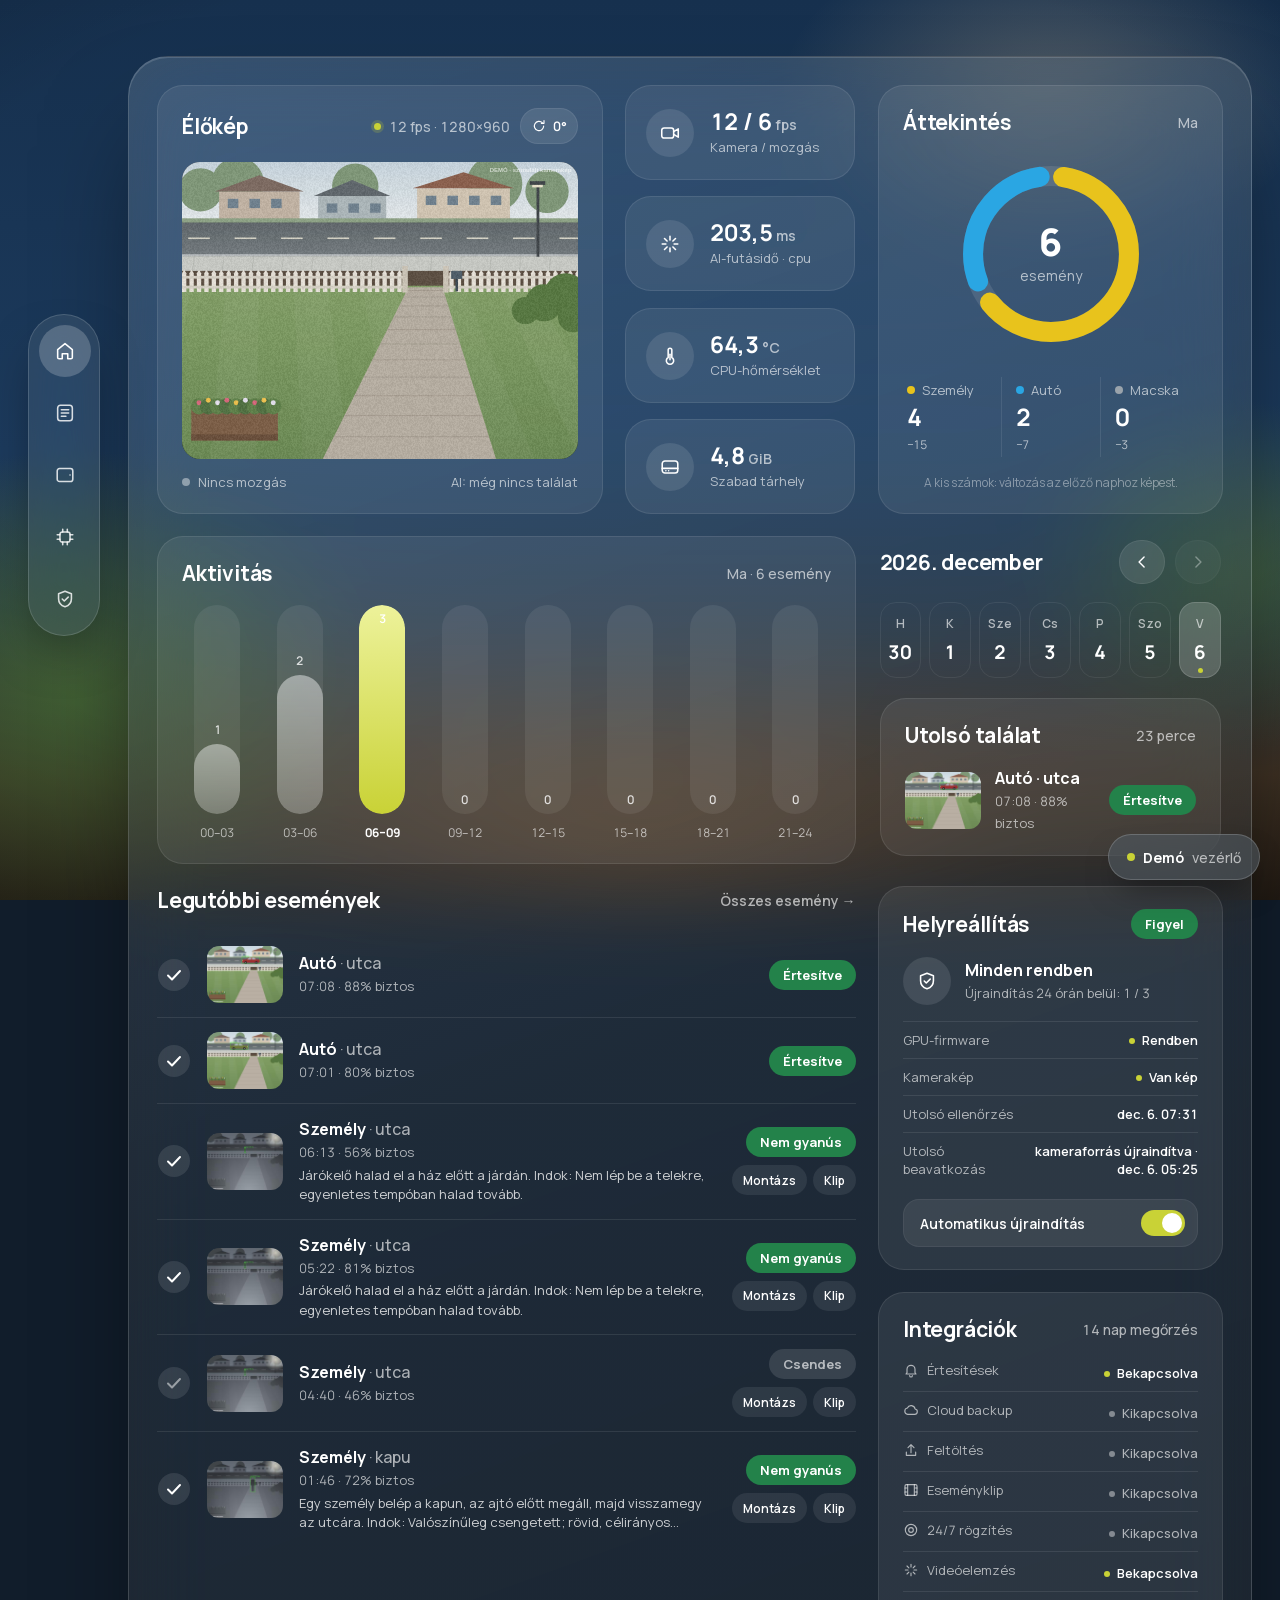
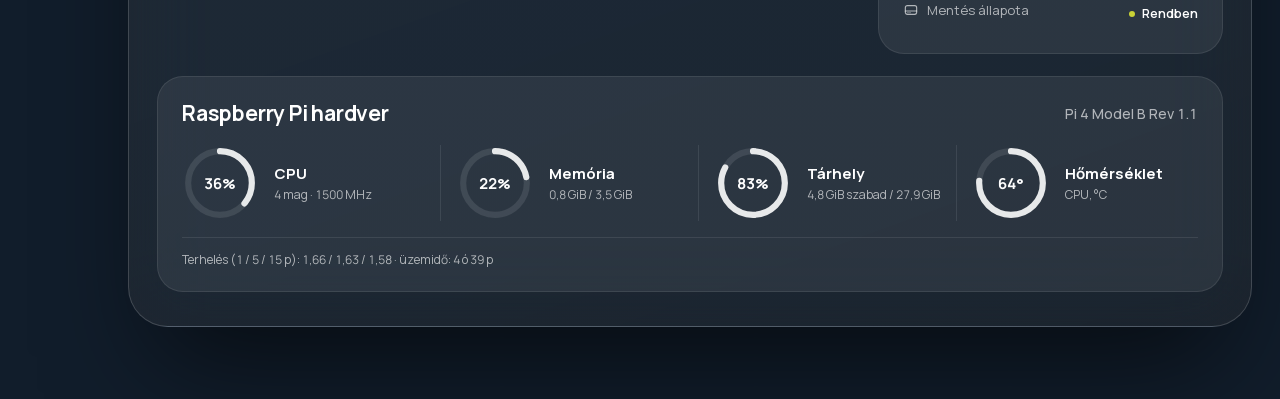
==== commit d2bb0e2e: "Tablet view for watching the camera all day /tablet (dock button, bookmarkable) shows the stream as " ====
--- a/demo/camera-stack-demo.html
+++ b/demo/camera-stack-demo.html
@@ -2,7 +2,10 @@
 <html lang="hu">
 <head>
   <meta charset="utf-8">
-  <meta name="viewport" content="width=device-width, initial-scale=1">
+  <meta name="viewport" content="width=device-width, initial-scale=1, viewport-fit=cover">
+  <meta name="theme-color" content="#0b1118">
+  <meta name="apple-mobile-web-app-capable" content="yes">
+  <meta name="mobile-web-app-capable" content="yes">
   <title>Camera Stack · Demó</title>
   <link rel="icon" href="[data-uri]">
   <style>
@@ -305,6 +308,70 @@
 @media (prefers-reduced-motion: reduce) {
   html { scroll-behavior: auto; }
   *, *::before, *::after { transition: none !important; animation: none !important; }
+}
+
+/* Tablet view (/tablet): the stream as large as the screen allows, the essentials beside it.
+   Built to run all day: no blur, a dark background, and a slow few-pixel drift against burn-in. */
+.tablet-panel { display: none; }
+body.tablet { --pad: 16px; --panel: clamp(270px, 26vw, 340px); background: #05090d; }
+body.tablet .environment, body.tablet .dock { display: none; }
+body.tablet .stage { display: block; padding: 0; }
+body.tablet .window {
+  display: grid; grid-template-columns: minmax(0, 1fr) var(--panel); grid-template-rows: minmax(0, 1fr); gap: var(--pad);
+  height: 100vh; height: 100dvh; padding: var(--pad); border: 0; border-radius: 0; background: none; box-shadow: none;
+  backdrop-filter: none; -webkit-backdrop-filter: none; transition: translate 3s ease-in-out;
+}
+body.tablet #error, body.tablet #test-banner { position: fixed; z-index: 20; top: var(--pad); left: var(--pad); right: calc(var(--panel) + 2 * var(--pad)); margin: 0; }
+body.tablet .grid { display: block; min-height: 0; }
+body.tablet .grid > :not(.live) { display: none; }
+body.tablet .live { display: grid; place-items: center; height: 100%; padding: 0; background: none; border: 0; }
+body.tablet .live .card-head, body.tablet .live .live-foot { display: none; }
+body.tablet .frame { width: min(100%, calc((100dvh - 2 * var(--pad)) * var(--frame-ratio, 1.3334))); border-radius: 20px; }
+body.tablet .frame[data-rotation="90"], body.tablet .frame[data-rotation="270"] { width: min(100%, calc((100dvh - 2 * var(--pad)) * var(--portrait-factor, .75))); }
+body.tablet .tablet-panel { display: flex; flex-direction: column; gap: 10px; min-height: 0; overflow-y: auto; }
+.t-clock { display: flex; align-items: flex-start; justify-content: space-between; gap: 12px; }
+.t-clock strong { display: block; font-size: clamp(42px, 4.8vw, 60px); font-weight: 800; letter-spacing: -.03em; line-height: 1; }
+.t-clock span { display: block; margin-top: 6px; color: var(--muted); font-size: 14px; }
+.t-status { display: flex; flex-wrap: wrap; align-items: center; gap: 8px 16px; font-size: 14px; }
+.t-status .motion.active { color: var(--lime); }
+.t-card { padding: 14px 16px; border-radius: 20px; background: #10171e; border: 1px solid rgba(255, 255, 255, .07); }
+.t-card h2 { color: var(--muted); font-size: 14px; font-weight: 700; }
+.t-head { display: flex; align-items: baseline; justify-content: space-between; gap: 10px; }
+.t-head p { color: var(--muted); font-size: 14px; }
+.t-head strong { margin-right: 4px; color: #fff; font-size: 30px; font-weight: 800; }
+.t-bars { display: grid; grid-template-columns: repeat(8, minmax(0, 1fr)); gap: 6px; height: 52px; margin: 10px 0 0; padding: 0; list-style: none; }
+.t-bars li { position: relative; overflow: hidden; border-radius: 999px; background: rgba(255, 255, 255, .07); }
+.t-bars li span { position: absolute; left: 0; right: 0; bottom: 0; height: var(--h); border-radius: 999px; background: rgba(255, 255, 255, .42); }
+.t-bars li.now span { background: var(--lime); }
+.t-latest ul { margin: 6px 0 0; padding: 0; list-style: none; }
+.t-latest li { display: grid; grid-template-columns: auto minmax(0, 1fr); align-items: center; gap: 12px; padding: 7px 0; border-top: 1px solid var(--rule); }
+.t-latest li:first-child { border-top: 0; }
+.t-latest .thumb img { width: 72px; height: 54px; }
+.t-latest strong { display: block; font-size: 14px; font-weight: 700; }
+.t-latest p { margin-top: 2px; color: var(--muted); font-size: 12px; }
+.t-latest .pill { min-height: 22px; margin-top: 5px; padding: 2px 10px; font-size: 12px; }
+.t-latest .empty { display: block; padding: 12px 0; text-align: left; }
+.t-system .facts div:first-child { border-top: 0; padding-top: 0; }
+.t-actions { display: flex; flex-shrink: 0; gap: 8px; }
+.t-actions .round { width: 44px; padding: 0; }
+.t-note { color: var(--faint); font-size: 12px; line-height: 1.5; }
+/* Short landscape screens (browser toolbars, small tablets): drop the system card, then the third event. */
+@media (orientation: landscape) and (max-height: 740px) { body.tablet .t-system { display: none; } }
+@media (orientation: landscape) and (max-height: 620px) {
+  body.tablet .t-latest li:nth-child(n+3) { display: none; }
+  body.tablet .t-clock strong { font-size: 40px; }
+  body.tablet .t-bars { height: 40px; }
+}
+@media (orientation: portrait) {
+  body.tablet .window { grid-template-columns: minmax(0, 1fr); grid-template-rows: auto minmax(0, 1fr); height: auto; min-height: 100dvh; }
+  body.tablet #error, body.tablet #test-banner { right: var(--pad); }
+  body.tablet .frame { width: min(100%, calc(58dvh * var(--frame-ratio, 1.3334))); }
+  body.tablet .tablet-panel { display: grid; grid-template-columns: repeat(2, minmax(0, 1fr)); grid-template-areas: "clock clock" "status status" "today latest" "system latest" "note note"; align-content: start; gap: 12px; overflow: visible; }
+  .t-clock { grid-area: clock; } .t-status { grid-area: status; } .t-today { grid-area: today; }
+  .t-latest { grid-area: latest; } .t-system { grid-area: system; } .t-note { grid-area: note; }
+}
+@media (orientation: portrait) and (max-width: 600px) {
+  body.tablet .tablet-panel { grid-template-columns: minmax(0, 1fr); grid-template-areas: "clock" "status" "today" "latest" "system" "note"; }
 }
 /* Demo-only chrome (control panel, media viewer) in the app's glass style; appended after app/static/style.css. */
 .demo-panel { position: fixed; right: 20px; bottom: 20px; z-index: 60; display: flex; flex-direction: column; align-items: flex-end; gap: 10px; max-width: calc(100vw - 40px); }
@@ -336,6 +403,9 @@
 .demo-media-body img, .demo-media-body canvas { display: block; max-width: 100%; max-height: calc(100vh - 170px); width: auto; height: auto; }
 .demo-media-note { padding: 12px 20px 16px; color: var(--faint); font-size: 12px; }
 
+/* In the tablet view the panel takes the right edge; the demo controls move to the left. */
+body.tablet .demo-panel { left: 20px; right: auto; align-items: flex-start; }
+
 @media (max-width: 760px) {
   .demo-toggle-hint { display: none; }
   .demo-panel { left: 16px; right: 16px; align-items: stretch; }
@@ -363,6 +433,9 @@
     <symbol id="i-upload" viewBox="0 0 24 24"><path d="M12 16V4m-4.5 4.5L12 4l4.5 4.5M5 15v5h14v-5"/></symbol>
     <symbol id="i-film" viewBox="0 0 24 24"><rect x="3" y="4" width="18" height="16" rx="2"/><path d="M7 4v16M17 4v16M3 9h4m10 0h4M3 15h4m10 0h4"/></symbol>
     <symbol id="i-rec" viewBox="0 0 24 24"><circle cx="12" cy="12" r="8.5"/><circle cx="12" cy="12" r="3.5"/></symbol>
+    <symbol id="i-tablet" viewBox="0 0 24 24"><rect x="3.5" y="5" width="17" height="14" rx="2.5"/><path d="M17.5 12h.01"/></symbol>
+    <symbol id="i-expand" viewBox="0 0 24 24"><path d="M4 9V4h5M20 9V4h-5M4 15v5h5m11-5v5h-5"/></symbol>
+    <symbol id="i-exit" viewBox="0 0 24 24"><path d="M10 5H5.5A1.5 1.5 0 0 0 4 6.5v11A1.5 1.5 0 0 0 5.5 19H10m4-11 4 4-4 4m4-4H9"/></symbol>
     <symbol id="i-rotate" viewBox="0 0 24 24"><path d="M19 12a7 7 0 1 1-2.05-4.95"/><path d="M19.5 4v4h-4"/></symbol>
   </svg>
 
@@ -370,6 +443,7 @@
     <nav class="dock" aria-label="Fő navigáció">
       <a href="?" data-nav="home"><svg><use href="#i-home"/></svg><span>Áttekintés</span></a>
       <a href="?page=events" data-nav="events"><svg><use href="#i-list"/></svg><span>Események</span></a>
+      <a href="?page=tablet" data-nav="tablet"><svg><use href="#i-tablet"/></svg><span>Tablet nézet</span></a>
       <a href="#hardver" data-nav="section"><svg><use href="#i-chip"/></svg><span>Hardver</span></a>
       <a href="#felugyelo" data-nav="section"><svg><use href="#i-shield"/></svg><span>Felügyelő</span></a>
     </nav>
@@ -478,6 +552,34 @@
         </div>
         <ul class="events" id="event-list" aria-live="polite"></ul>
       </section>
+
+      <!-- Tablet view (/tablet): the stream as large as possible, the essentials beside it, built to run 24/7. -->
+      <aside class="tablet-panel" id="tablet-panel" aria-label="Fő adatok" hidden>
+        <div class="t-clock">
+          <div><strong id="t-time">--:--</strong><span id="t-date">—</span></div>
+          <div class="t-actions">
+            <button class="round" id="t-fullscreen" type="button" aria-label="Teljes képernyő" title="Teljes képernyő" hidden><svg><use href="#i-expand"/></svg></button>
+            <a class="round" href="?" id="t-exit" aria-label="Kilépés a tablet nézetből" title="Kilépés a tablet nézetből"><svg><use href="#i-exit"/></svg></a>
+          </div>
+        </div>
+        <div class="t-status"><span class="chip status" id="t-camera" data-tone="muted">Kapcsolódás…</span><span class="motion" id="t-motion">Nincs mozgás</span></div>
+        <section class="t-card t-today" aria-labelledby="t-today-heading">
+          <div class="t-head"><h2 id="t-today-heading">Ma</h2><p><strong id="t-count">0</strong> esemény</p></div>
+          <ol class="t-bars" id="t-bars"></ol>
+        </section>
+        <section class="t-card t-latest" aria-labelledby="t-latest-heading">
+          <h2 id="t-latest-heading">Legutóbbi események</h2>
+          <ul id="t-events" aria-live="polite"></ul>
+        </section>
+        <section class="t-card t-system" aria-label="Rendszer">
+          <dl class="facts">
+            <div><dt>Felügyelő</dt><dd id="t-watchdog">—</dd></div>
+            <div><dt>AI-futásidő</dt><dd id="t-ai">—</dd></div>
+            <div><dt>CPU</dt><dd id="t-cpu">—</dd></div>
+          </dl>
+        </section>
+        <p class="t-note" id="t-wake" hidden></p>
+      </aside>
     </main>
   </div>
 <script>
@@ -1354,7 +1456,8 @@
 <script>
 "use strict";
 const $ = id => document.getElementById(id);
-const isEvents = new URLSearchParams(location.search).get("page") === "events";
+const page = new URLSearchParams(location.search).get("page") || "home";
+const isEvents = page === "events", isTablet = page === "tablet";
 const DAY_NAMES = ["V", "H", "K", "Sze", "Cs", "P", "Szo"];
 const LABELS = {person: "Személy", car: "Autó", cat: "Macska", dog: "Kutya", bicycle: "Kerékpár"};
 const COLORS = ["#e8c31c", "#2aa6e3", "#9aa3ab", "#b48cf0", "#ff8576"];
@@ -1369,7 +1472,7 @@
 const sameDay = (a, b) => midnight(a).getTime() === midnight(b).getTime();
 
 let selectedDay = midnight(new Date()), rotation = 0, liveUrl, streamSize = "";
-let watchdogAuto = true, loading = false, offset = 0, filter = "", tracked = [];
+let watchdogAuto = true, loading = false, offset = 0, filter = "", tracked = [], wasOnline = null;
 const rendered = {};
 
 async function get(url) {
@@ -1411,6 +1514,7 @@
   streamSize = `${width}x${height}`;
   const style = $("frame").style;
   style.setProperty("--frame-aspect", `${width} / ${height}`);
+  style.setProperty("--frame-ratio", String(width / height));
   style.setProperty("--frame-aspect-rotated", `${height} / ${width}`);
   style.setProperty("--portrait-factor", String(height / width));
   style.setProperty("--rot-width", `${width / height * 100}%`);
@@ -1444,6 +1548,9 @@
   $("motion").classList.toggle("active", Boolean(s.motion));
   const d = s.last_detection;
   text("detection", d ? `AI: ${name(d.label)} · ${Math.round(d.confidence * 100)}% · ${clock(d.timestamp)}` : "AI: még nincs találat");
+  // A player that lost its stream rarely recovers by itself: reload it when the camera comes back.
+  if (online && wasOnline === false) { const player = $("frame").querySelector("iframe"); if (player) player.src = liveUrl; }
+  wasOnline = online;
   if (s.live_stream_url === liveUrl) return;
   liveUrl = s.live_stream_url;
   $("frame").querySelector("iframe")?.remove();
@@ -1747,6 +1854,106 @@
   $("next").disabled = data.events.length < LIMIT;
 }
 
+// --- tablet view: the essentials beside the stream, for a screen that stays on all day ------------------------------
+function updateClock() {
+  const now = new Date();
+  text("t-time", now.toLocaleTimeString("hu-HU", {hour: "2-digit", minute: "2-digit"}));
+  text("t-date", now.toLocaleDateString("hu-HU", {weekday: "long", month: "long", day: "numeric"}));
+}
+function updateTablet(s) {
+  const online = s.camera === "connected", starting = s.camera === "connecting", h = s.hardware || {}, w = s.watchdog || {};
+  text("t-camera", online ? "Kamera online" : starting ? "Kamera indul…" : "Kamera offline");
+  $("t-camera").dataset.tone = online ? "positive" : starting ? "muted" : "danger";
+  text("t-motion", s.motion ? "Mozgás észlelve" : "Nincs mozgás");
+  $("t-motion").classList.toggle("active", Boolean(s.motion));
+  const [label, kind] = !w.installed ? ["Nincs telepítve", "muted"] : w.stale ? ["Nem jelentkezik", "warn"] : WATCHDOG[w.state] || [w.state, "muted"];
+  text("t-watchdog", label); $("t-watchdog").dataset.tone = kind === "done" ? "positive" : kind === "muted" ? "muted" : "danger";
+  text("t-ai", s.ai_inference_ms == null ? "várakozás" : `${number(s.ai_inference_ms)} ms`);
+  const hot = h.temperature_c >= 75;
+  text("t-cpu", [h.cpu_percent == null ? null : `${Math.round(h.cpu_percent)}%`, h.temperature_c == null ? null : `${number(h.temperature_c)} °C`].filter(Boolean).join(" · ") || "—");
+  $("t-cpu").dataset.tone = hot ? "danger" : "positive";
+}
+async function updateTabletDay() {
+  const start = midnight(new Date()), end = addDays(start, 1), timeline = await get(range(start, end));
+  const slots = Array.from({length: 8}, () => 0), slotSeconds = (end - start) / 8000;
+  for (const bucket of timeline.buckets) slots[Math.min(7, Math.floor(bucket.index * timeline.bucket_seconds / slotSeconds))] += bucket.count;
+  const peak = Math.max(1, ...slots), current = Math.min(7, Math.floor((Date.now() - start.getTime()) / 1000 / slotSeconds));
+  text("t-count", String(timeline.total));
+  if (!changed("t-bars", [slots, current])) return;
+  $("t-bars").setAttribute("aria-label", "Mai események 3 órás szakaszokban");
+  $("t-bars").replaceChildren(...slots.map((count, index) => {
+    const item = node("li", index === current ? "now" : ""), fill = node("span");
+    fill.style.setProperty("--h", `${count ? Math.max(12, count / peak * 100) : 0}%`);
+    item.setAttribute("aria-label", `${String(index * 3).padStart(2, "0")}–${String(index * 3 + 3).padStart(2, "0")} óra: ${count} esemény`);
+    item.append(fill);
+    return item;
+  }));
+}
+async function updateTabletEvents() {
+  const events = (await get("/api/events?limit=3")).events;
+  if (!changed("t-events", events.map(e => [e.id, e.activity_status, e.notification_status]))) return;
+  $("t-events").replaceChildren(...(events.length ? events.map(event => {
+    const state = eventState(event), item = node("li"), thumb = link(event.snapshot_url, null), image = node("img"), body = node("div");
+    thumb.className = "thumb";
+    thumb.setAttribute("aria-label", `Snapshot: ${name(event.label)}, ${event.zone}, ${stamp(event.timestamp)}`);
+    image.src = event.thumbnail_url || event.snapshot_url; image.alt = ""; image.width = 84; image.height = 63;
+    image.addEventListener("error", () => thumb.classList.add("missing"), {once: true});
+    thumb.append(image);
+    const pill = node("span", "pill", state.pill);
+    pill.dataset.kind = state.kind;
+    const when = new Date(event.timestamp);
+    body.append(node("strong", null, `${name(event.label)} · ${event.zone}`), node("p", null, `${sameDay(when, new Date()) ? clock(when) : stamp(when)} · ${Math.round(event.confidence * 100)}%`), pill);
+    item.append(thumb, body);
+    return item;
+  }) : [node("li", "empty", "Ma még nincs esemény.")]));
+}
+// Keep the screen on. Browsers allow this only on HTTPS (for example Tailscale Serve) or localhost.
+let wakeLock = null;
+async function keepAwake() {
+  if (document.hidden || wakeLock) return;
+  if (!("wakeLock" in navigator)) {
+    $("t-wake").hidden = false;
+    $("t-wake").textContent = window.isSecureContext ? "Ez a böngésző nem tudja ébren tartani a kijelzőt; kapcsold ki a tablet automatikus zárolását." : "A kijelző ébren tartásához HTTPS-cím kell (például Tailscale Serve), vagy kapcsold ki a tablet automatikus zárolását.";
+    return;
+  }
+  try {
+    wakeLock = await navigator.wakeLock.request("screen");
+    wakeLock.addEventListener("release", () => { wakeLock = null; });
+    $("t-wake").hidden = true;
+  } catch {
+    $("t-wake").hidden = false;
+    $("t-wake").textContent = "A kijelző ébren tartását a böngésző most nem engedte; kapcsold ki a tablet automatikus zárolását.";
+  }
+}
+function setupTablet() {
+  document.body.classList.add("tablet");
+  $("tablet-panel").hidden = false;
+  document.title = "Camera Stack · Tablet";
+  $("t-exit").setAttribute("href", home.getAttribute("href"));
+  updateClock();
+  setInterval(updateClock, 15000);
+  keepAwake();
+  document.addEventListener("visibilitychange", keepAwake);
+  const root = document.documentElement, canFullscreen = document.fullscreenEnabled || document.webkitFullscreenEnabled;
+  $("t-fullscreen").hidden = !canFullscreen;
+  const fullscreen = () => document.fullscreenElement || document.webkitFullscreenElement;
+  const label = () => { const value = fullscreen() ? "Kilépés a teljes képernyőből" : "Teljes képernyő"; $("t-fullscreen").setAttribute("aria-label", value); $("t-fullscreen").title = value; };
+  $("t-fullscreen").addEventListener("click", () => {
+    if (fullscreen()) (document.exitFullscreen || document.webkitExitFullscreen).call(document);
+    else (root.requestFullscreen || root.webkitRequestFullscreen).call(root);
+  });
+  document.addEventListener("fullscreenchange", label);
+  document.addEventListener("webkitfullscreenchange", label);
+  // A few pixels of drift every few minutes, so a static layout does not burn into the screen.
+  const drift = [[0, 0], [3, 2], [-2, 3], [2, -3], [-3, -2]];
+  let step = 0;
+  setInterval(() => { step = (step + 1) % drift.length; $("tablet-panel").closest(".window").style.translate = `${drift[step][0]}px ${drift[step][1]}px`; }, 4 * 60000);
+  // A fresh page once a day keeps a long-running player and browser tab healthy.
+  const reloadAt = new Date(); reloadAt.setHours(4, 0, 0, 0);
+  if (reloadAt <= new Date()) reloadAt.setDate(reloadAt.getDate() + 1);
+  setTimeout(() => location.reload(), reloadAt - new Date());
+}
+
 // --- page and refresh ---------------------------------------------------------------------------------------------
 async function refresh() {
   if (loading) return;
@@ -1756,7 +1963,10 @@
     $("test-banner").hidden = !s.source?.is_test;
     if (JSON.stringify(s.tracked_objects) !== JSON.stringify(tracked)) { tracked = s.tracked_objects || []; renderFilters(); }
     if (isEvents) await updateEventsView();
-    else {
+    else if (isTablet) {
+      updateLive(s); updateTablet(s);
+      await Promise.all([updateTabletEvents(), updateTabletDay()]);
+    } else {
       updateLive(s); updateTiles(s); updateWatchdog(s.watchdog); updateIntegrations(s); updateHardware(s.hardware); updateSpotlight(s.last_event);
       await Promise.all([updateLatest(), updateDay()]);
     }
@@ -1774,10 +1984,11 @@
 if (isEvents) { text("title", "Eseménynapló"); document.title = "Camera Stack · Események"; }
 const home = document.querySelector('.dock a[data-nav="home"]');
 for (const item of document.querySelectorAll(".dock a")) {
-  if (item.dataset.nav === (isEvents ? "events" : "home")) item.setAttribute("aria-current", "page");
+  if (item.dataset.nav === page) item.setAttribute("aria-current", "page");
   // Section shortcuts live on the overview; from the event log they open it at that card.
   if (item.dataset.nav === "section") item.addEventListener("click", event => { if (isEvents) { event.preventDefault(); location.href = home.getAttribute("href") + item.getAttribute("href"); } });
 }
+if (isTablet) setupTablet();
 $("spot-image").addEventListener("error", () => $("spot-link").classList.add("missing"));
 $("rotate").addEventListener("click", rotate);
 $("wd-toggle").addEventListener("click", toggleWatchdog);
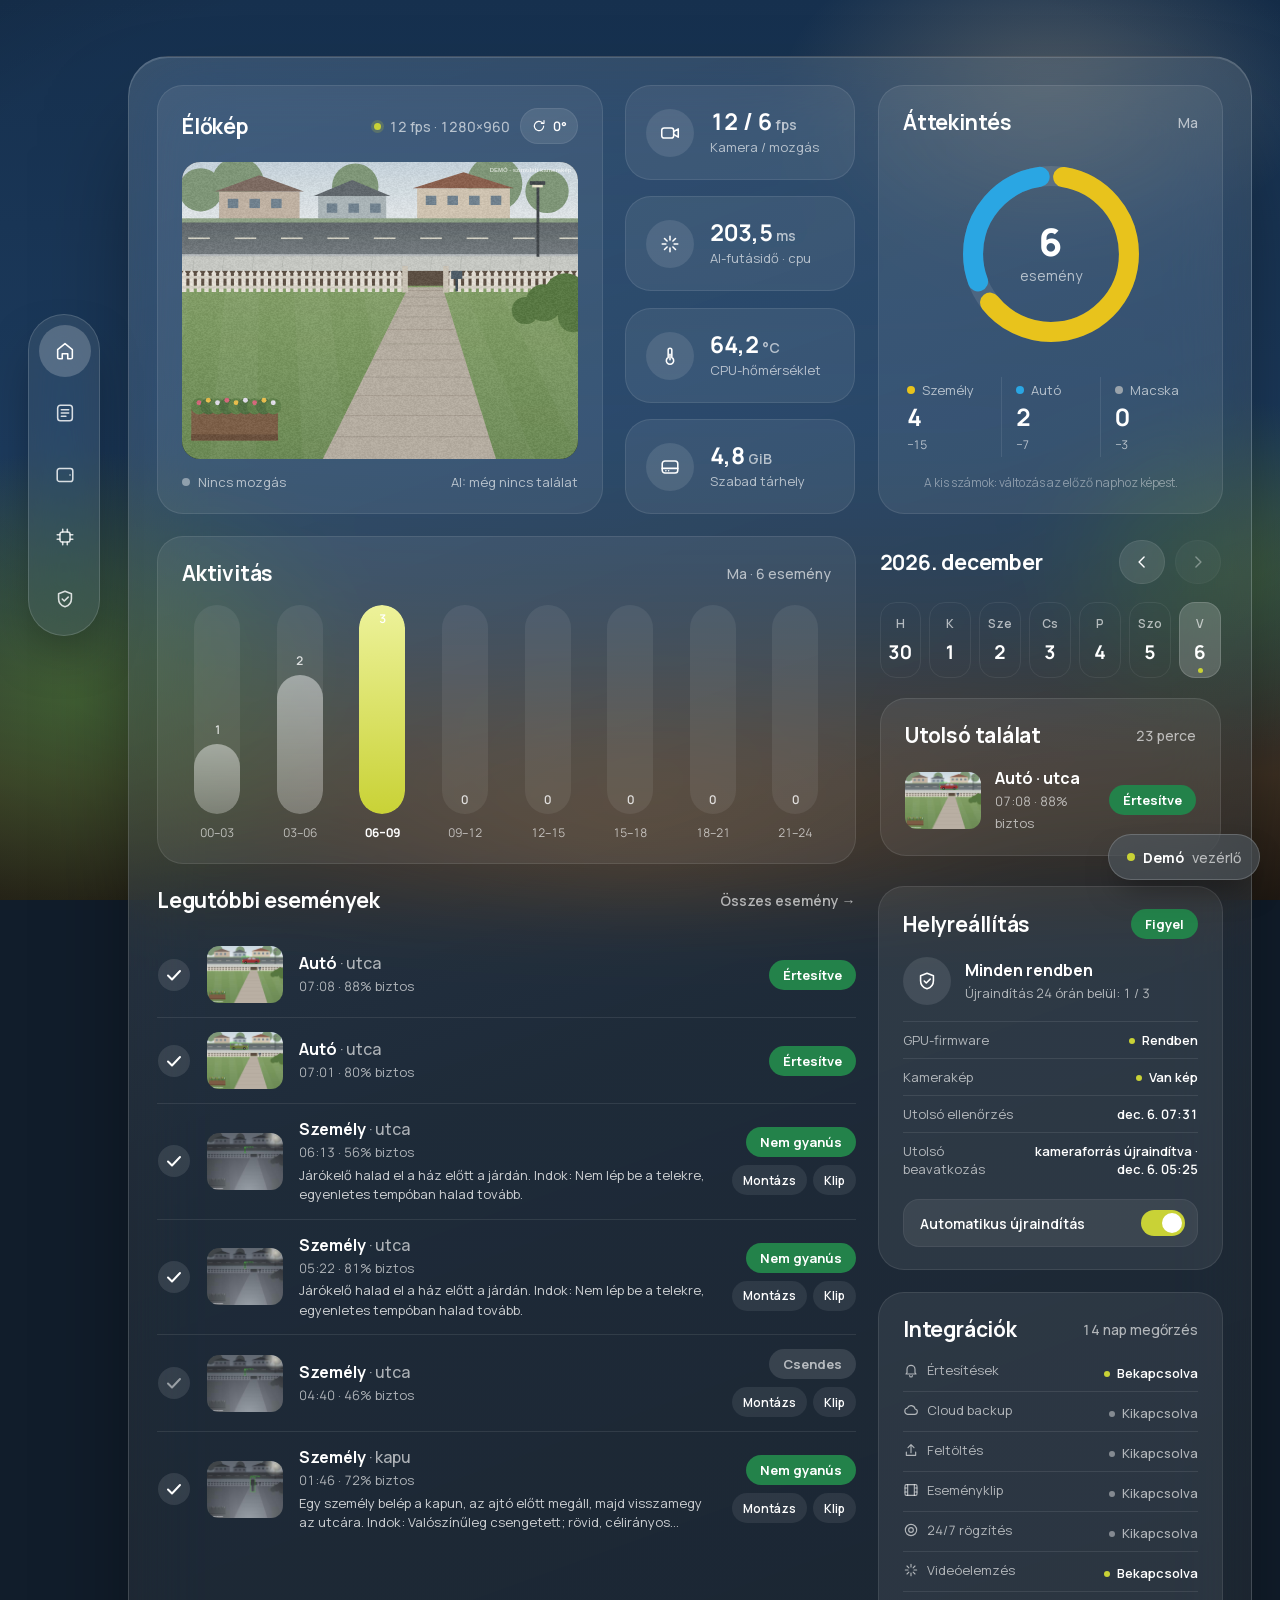
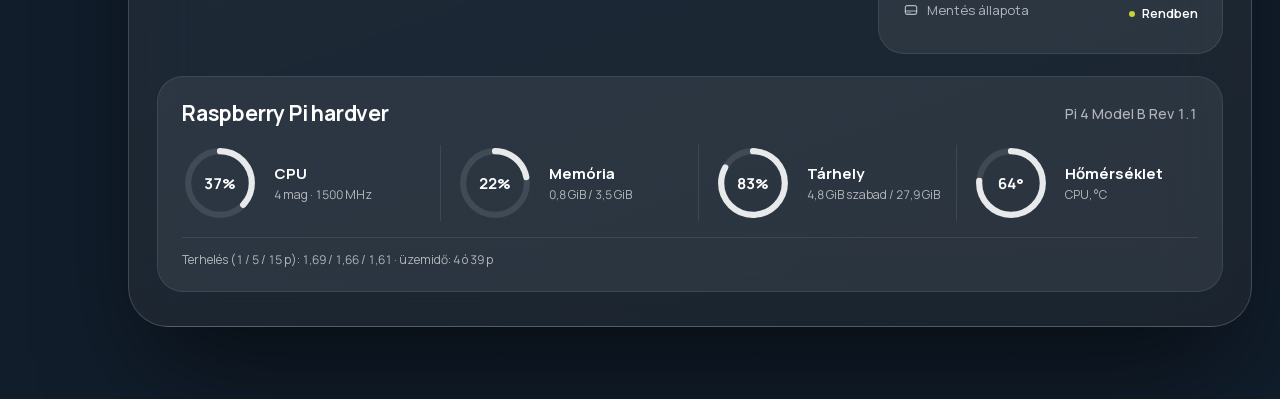
==== commit 67990a9e: "Live stream URL follows the address the UI was opened with LIVE_STREAM_URL may use 0.0.0.0 or {host}" ====
--- a/demo/camera-stack-demo.html
+++ b/demo/camera-stack-demo.html
@@ -1532,6 +1532,17 @@
   catch { error("Nem sikerült elforgatni a képet. Próbáld újra."); }
   finally { $("rotate").disabled = false; }
 }
+// "{host}" or 0.0.0.0 in LIVE_STREAM_URL becomes the address this page was opened with (LAN IP, Tailscale IP
+// or a name). A browser cannot reach a server at 0.0.0.0, so that host can only mean "this same machine".
+function streamAddress(raw) {
+  if (!raw) return raw;
+  const url = raw.replaceAll("{host}", location.hostname);
+  try {
+    const parsed = new URL(url);
+    if (parsed.hostname === "0.0.0.0" && location.hostname) { parsed.hostname = location.hostname; return parsed.href; }
+  } catch { /* not a URL: leave it as configured */ }
+  return url;
+}
 function updateLive(s) {
   const online = s.camera === "connected", starting = s.camera === "connecting";
   if (typeof s.rotation === "number" && s.rotation !== rotation) applyRotation(s.rotation);
@@ -1551,8 +1562,9 @@
   // A player that lost its stream rarely recovers by itself: reload it when the camera comes back.
   if (online && wasOnline === false) { const player = $("frame").querySelector("iframe"); if (player) player.src = liveUrl; }
   wasOnline = online;
-  if (s.live_stream_url === liveUrl) return;
-  liveUrl = s.live_stream_url;
+  const streamUrl = streamAddress(s.live_stream_url);
+  if (streamUrl === liveUrl) return;
+  liveUrl = streamUrl;
   $("frame").querySelector("iframe")?.remove();
   $("stream-empty").hidden = Boolean(liveUrl);
   if (liveUrl) {
